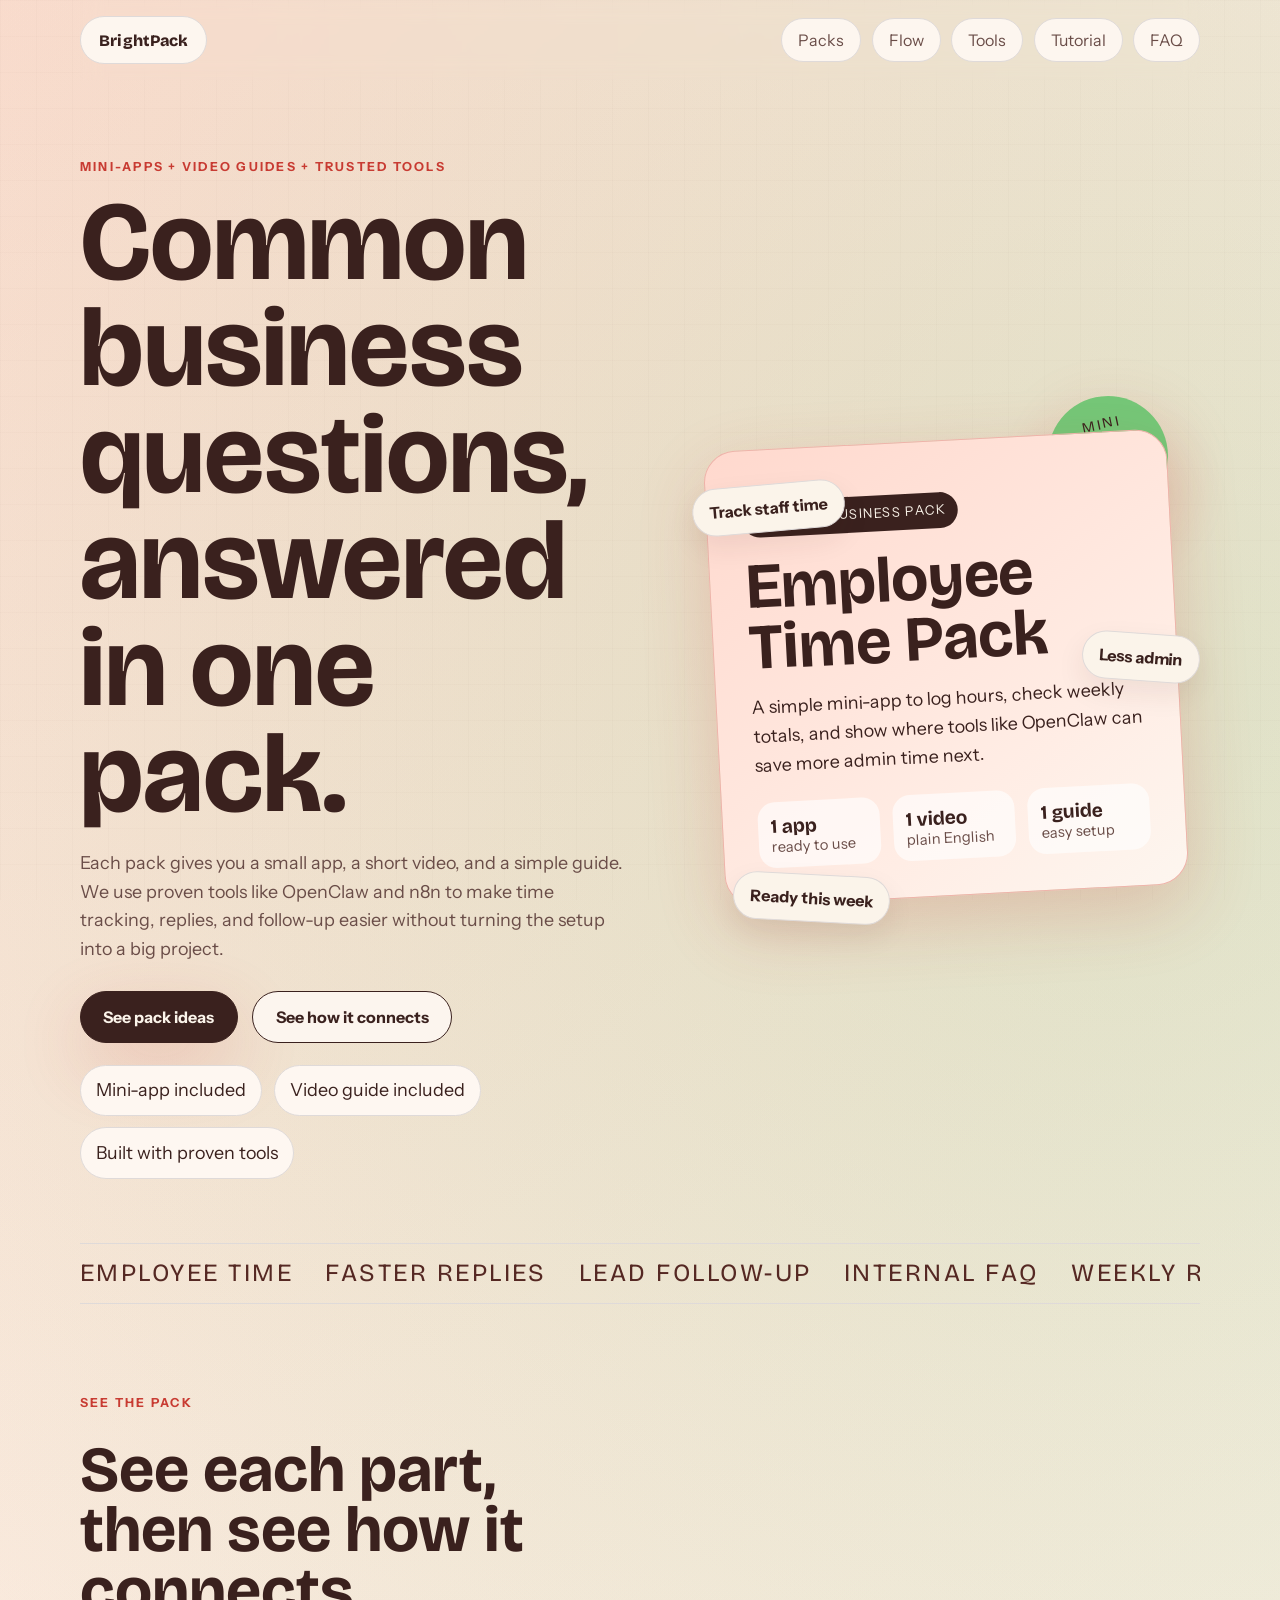
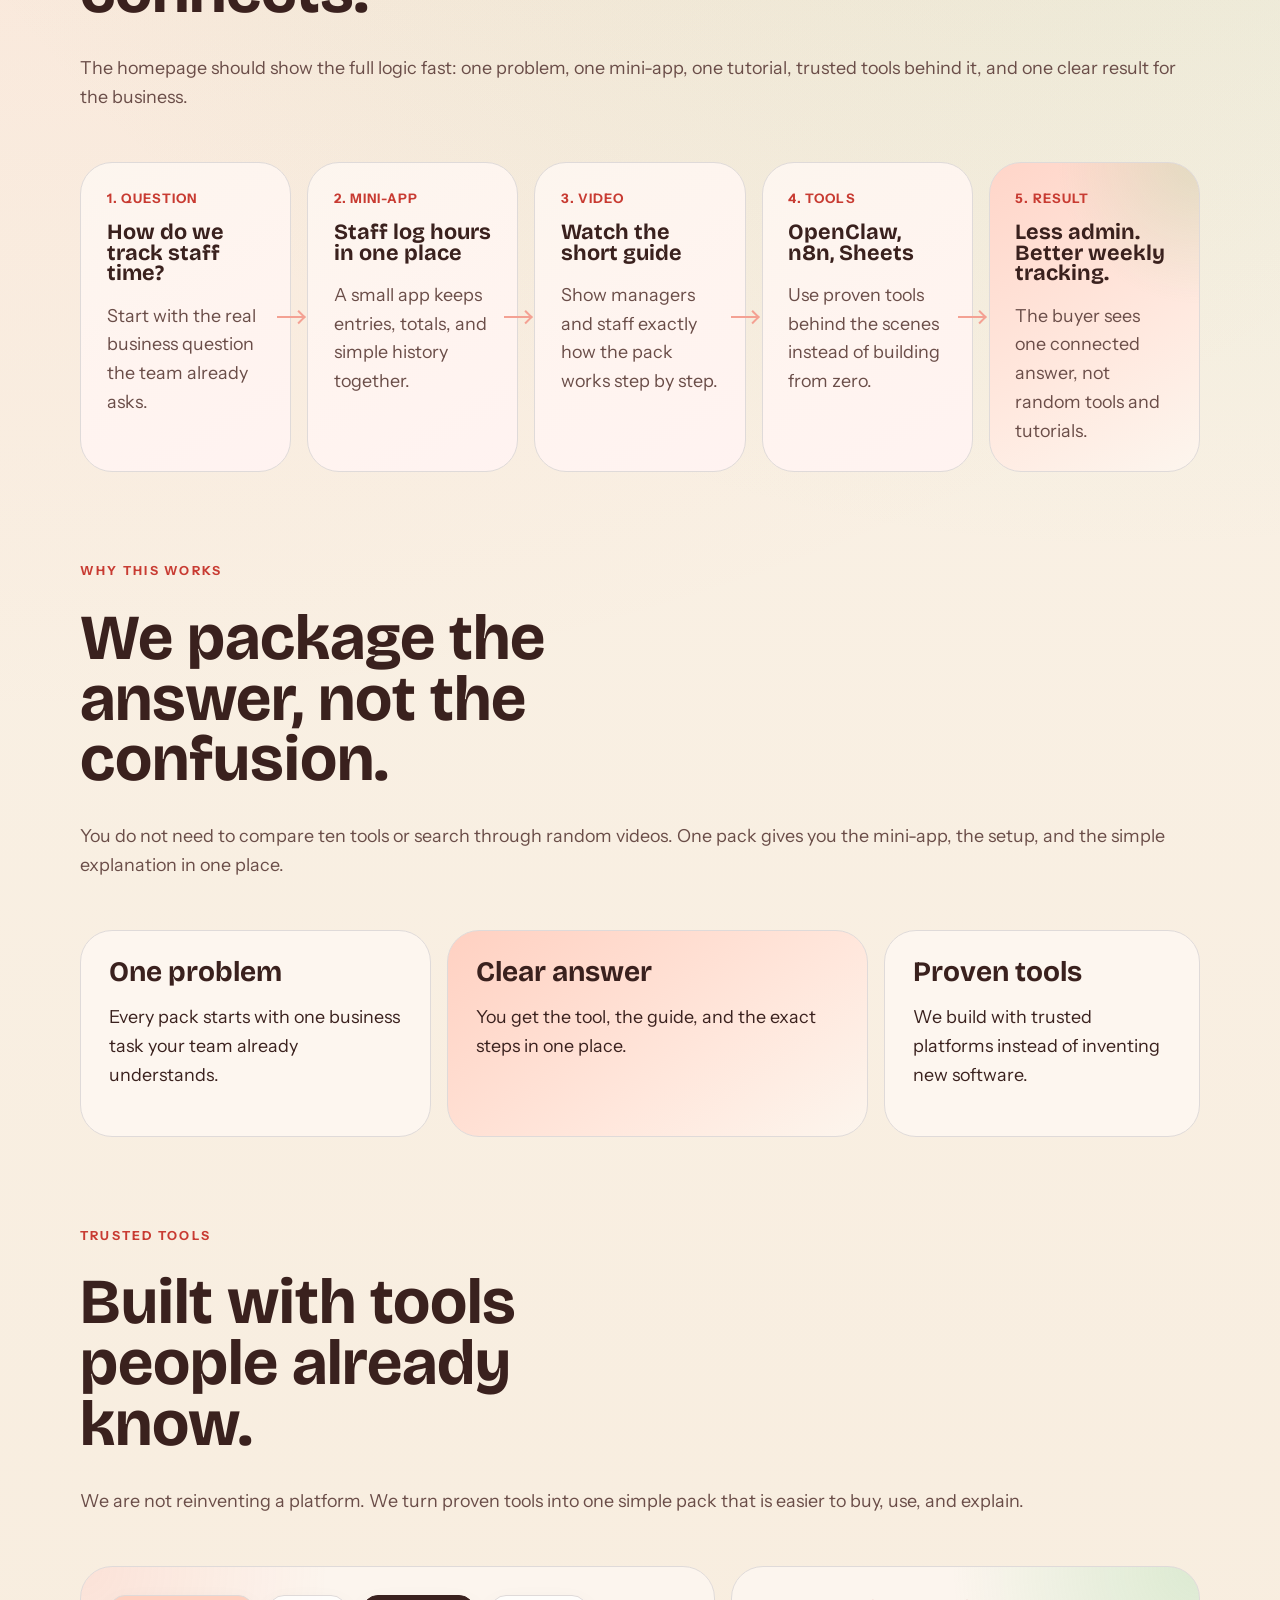
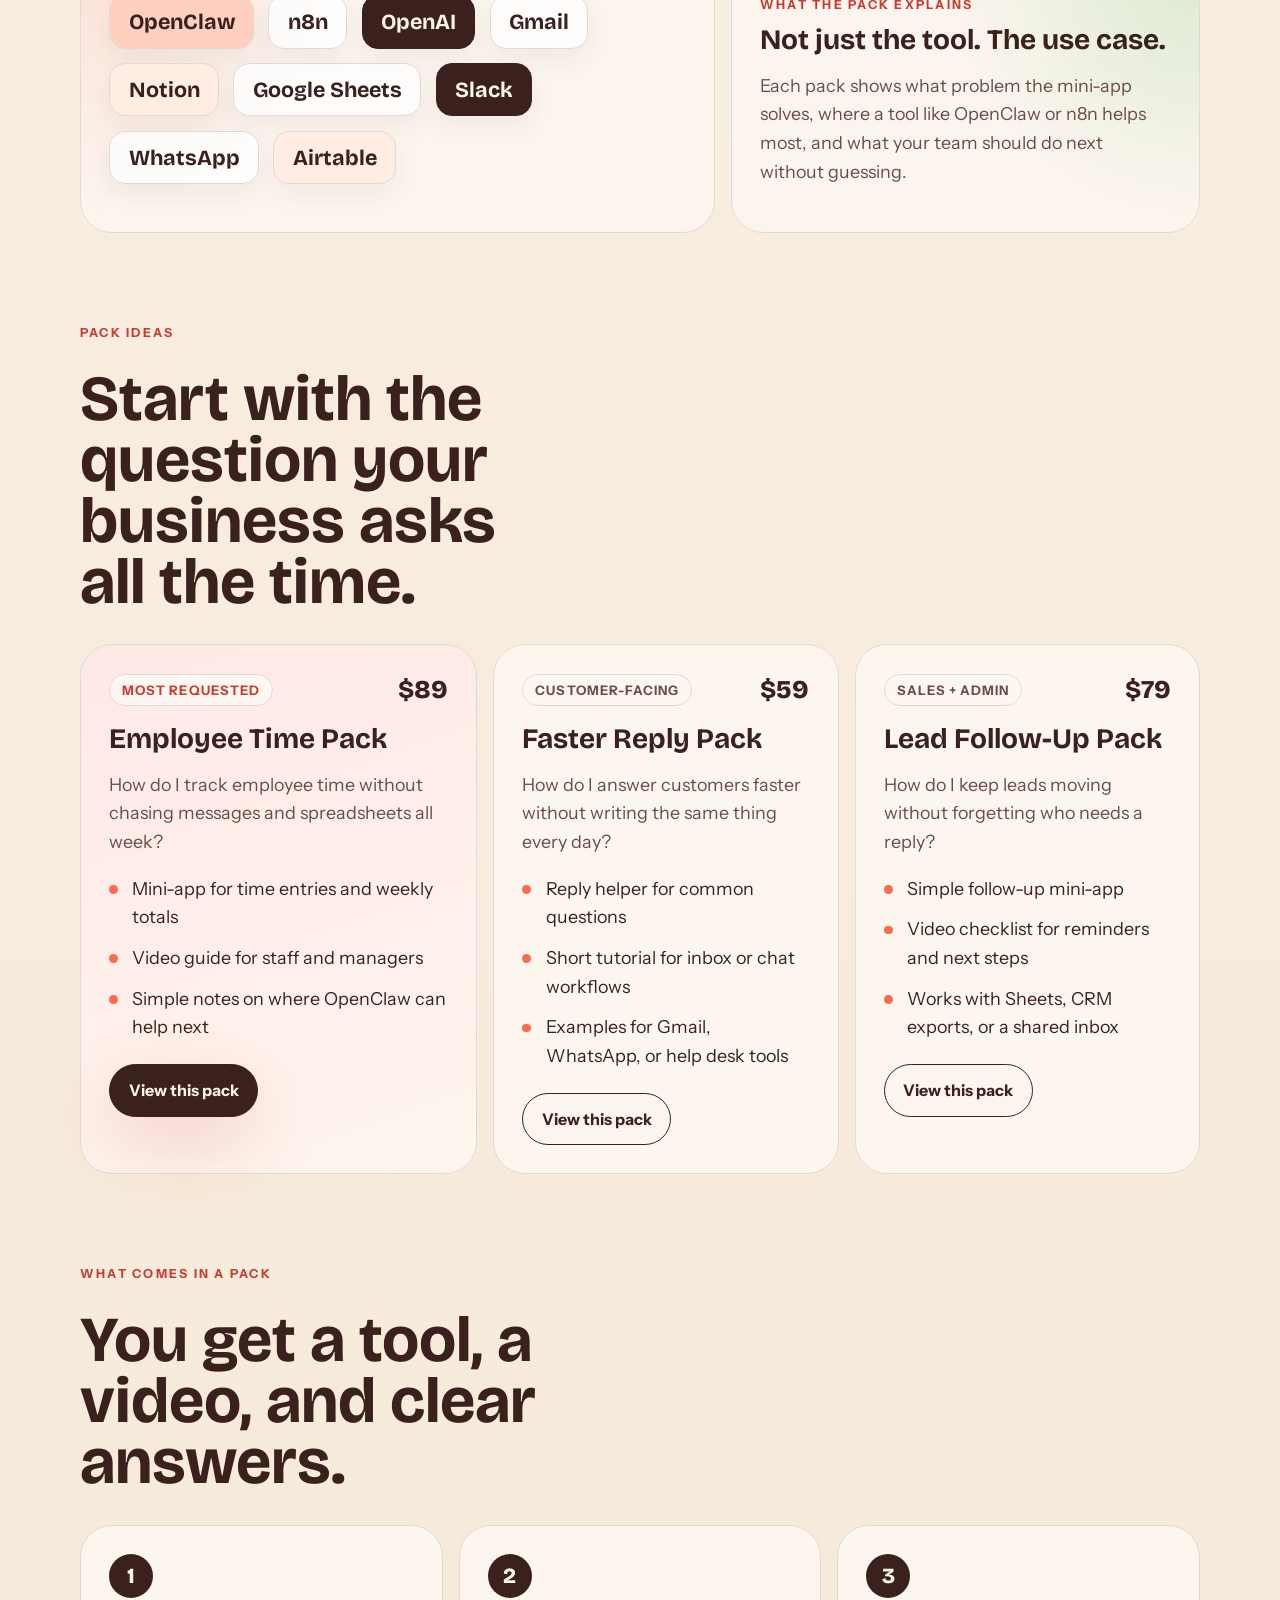
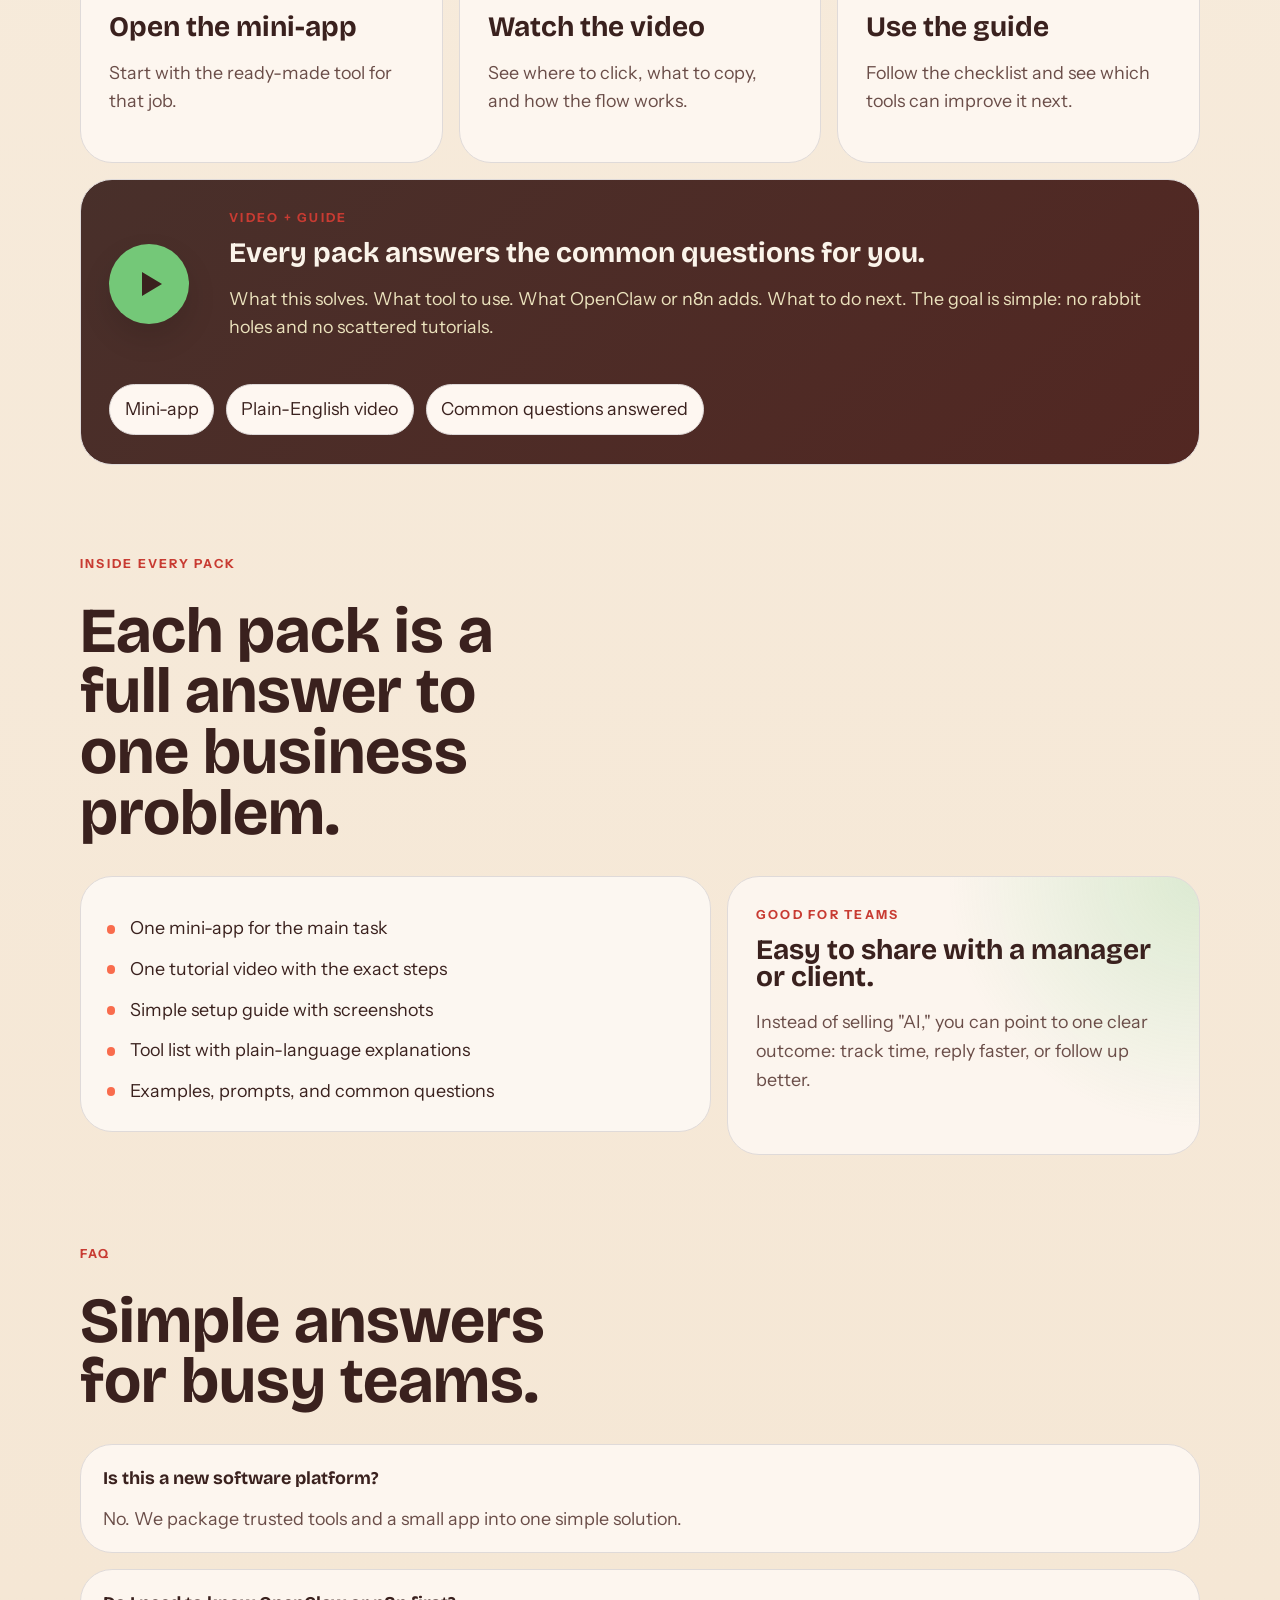
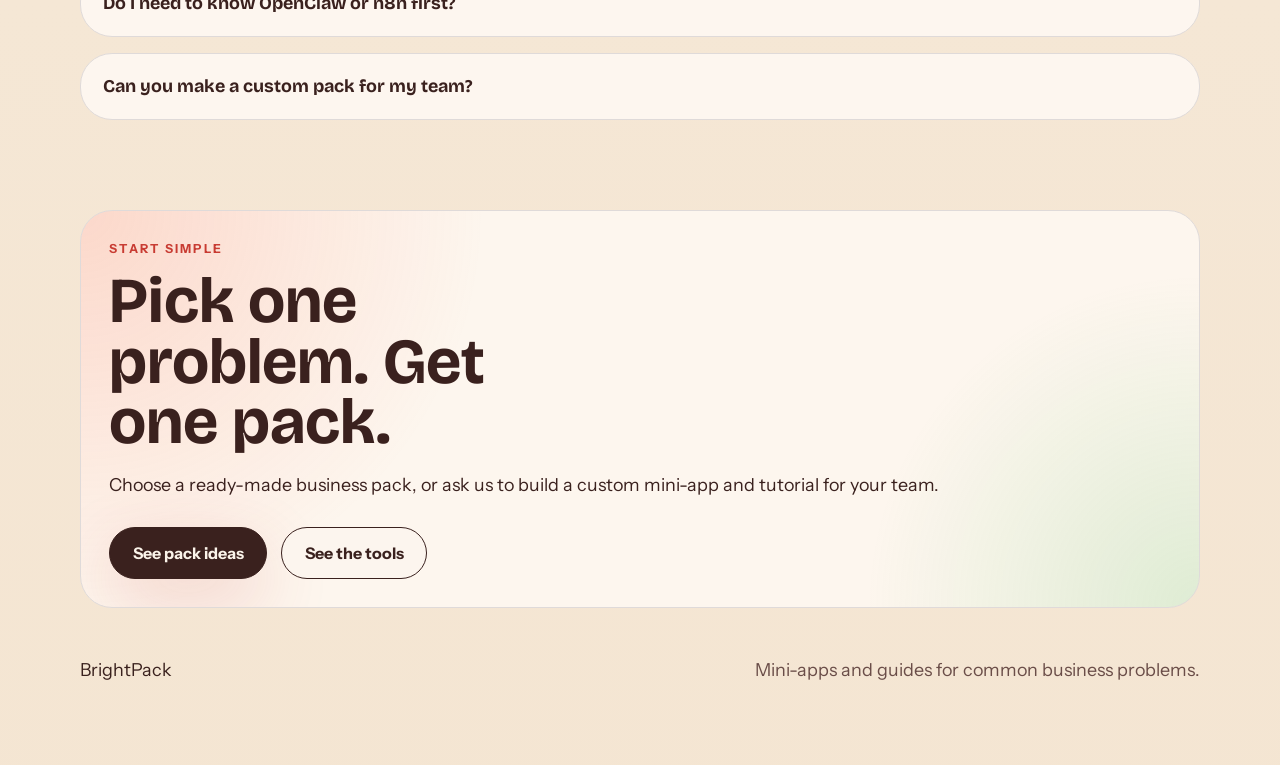
==== index.html @ 55781aea "Add connected pack flow section" ====
<!doctype html>
<html lang="en">
  <head>
    <meta charset="UTF-8" />
    <meta name="viewport" content="width=device-width, initial-scale=1.0" />
    <title>BrightPack | Mini-Apps and Guides for Common Business Problems</title>
    <meta
      name="description"
      content="Problem-based packs with a mini-app, tutorial video, and simple guide. Built with trusted tools like OpenClaw, n8n, OpenAI, Gmail, and Notion."
    />
    <link rel="preconnect" href="https://fonts.googleapis.com" />
    <link rel="preconnect" href="https://fonts.gstatic.com" crossorigin />
    <link
      href="https://fonts.googleapis.com/css2?family=Bricolage+Grotesque:wght@400;500;700;800&family=Instrument+Sans:wght@400;500;600;700&display=swap"
      rel="stylesheet"
    />
    <link rel="icon" href="favicon.svg" type="image/svg+xml" />
    <link rel="stylesheet" href="styles.css" />
  </head>
  <body>
    <div class="page-shell">
      <header class="site-header">
        <a class="brand" href="#top">BrightPack</a>
        <nav class="site-nav" aria-label="Primary">
          <a href="#packs">Packs</a>
          <a href="#flow">Flow</a>
          <a href="#tools">Tools</a>
          <a href="#tutorial">Tutorial</a>
          <a href="#faq">FAQ</a>
        </nav>
      </header>

      <main id="top">
        <section class="hero reveal">
          <div class="hero-copy">
            <p class="eyebrow">mini-apps + video guides + trusted tools</p>
            <h1>Common business questions,<br />answered in one pack.</h1>
            <p class="hero-text">
              Each pack gives you a small app, a short video, and a simple guide.
              We use proven tools like OpenClaw and n8n to make time tracking,
              replies, and follow-up easier without turning the setup into a big
              project.
            </p>

            <div class="hero-actions">
              <a class="button button-primary" href="#packs">See pack ideas</a>
              <a class="button button-secondary" href="#flow">See how it connects</a>
            </div>

            <ul class="hero-points" aria-label="Key benefits">
              <li>Mini-app included</li>
              <li>Video guide included</li>
              <li>Built with proven tools</li>
            </ul>
          </div>

          <div class="hero-stage" aria-hidden="true">
            <div class="price-burst">
              <span>mini</span>
              <strong>apps</strong>
            </div>

            <article class="stage-card stage-card-main">
              <p class="stage-label">common business pack</p>
              <h2>Employee Time Pack</h2>
              <p>
                A simple mini-app to log hours, check weekly totals, and show
                where tools like OpenClaw can save more admin time next.
              </p>
              <div class="stage-meta">
                <div>
                  <strong>1 app</strong>
                  <span>ready to use</span>
                </div>
                <div>
                  <strong>1 video</strong>
                  <span>plain English</span>
                </div>
                <div>
                  <strong>1 guide</strong>
                  <span>easy setup</span>
                </div>
              </div>
            </article>

            <div class="stage-note note-a">Track staff time</div>
            <div class="stage-note note-b">Less admin</div>
            <div class="stage-note note-c">Ready this week</div>
          </div>
        </section>

        <section class="ticker reveal" aria-label="Common pack uses">
          <div class="ticker-track">
            <span>Employee time</span>
            <span>Faster replies</span>
            <span>Lead follow-up</span>
            <span>Internal FAQ</span>
            <span>Weekly reports</span>
            <span>Admin tasks</span>
            <span>Employee time</span>
            <span>Faster replies</span>
            <span>Lead follow-up</span>
            <span>Internal FAQ</span>
            <span>Weekly reports</span>
            <span>Admin tasks</span>
          </div>
        </section>

        <section class="section reveal" id="flow">
          <div class="section-heading">
            <p class="eyebrow">see the pack</p>
            <h2>See each part, then see how it connects.</h2>
            <p>
              The homepage should show the full logic fast: one problem, one
              mini-app, one tutorial, trusted tools behind it, and one clear
              result for the business.
            </p>
          </div>

          <div class="flow-grid" aria-label="How one pack connects together">
            <article class="flow-card">
              <p class="flow-label">1. Question</p>
              <h3>How do we track staff time?</h3>
              <p>Start with the real business question the team already asks.</p>
            </article>

            <article class="flow-card">
              <p class="flow-label">2. Mini-app</p>
              <h3>Staff log hours in one place</h3>
              <p>A small app keeps entries, totals, and simple history together.</p>
            </article>

            <article class="flow-card">
              <p class="flow-label">3. Video</p>
              <h3>Watch the short guide</h3>
              <p>Show managers and staff exactly how the pack works step by step.</p>
            </article>

            <article class="flow-card">
              <p class="flow-label">4. Tools</p>
              <h3>OpenClaw, n8n, Sheets</h3>
              <p>Use proven tools behind the scenes instead of building from zero.</p>
            </article>

            <article class="flow-card flow-card-result">
              <p class="flow-label">5. Result</p>
              <h3>Less admin. Better weekly tracking.</h3>
              <p>The buyer sees one connected answer, not random tools and tutorials.</p>
            </article>
          </div>
        </section>

        <section class="section reveal">
          <div class="section-heading">
            <p class="eyebrow">why this works</p>
            <h2>We package the answer, not the confusion.</h2>
            <p>
              You do not need to compare ten tools or search through random
              videos. One pack gives you the mini-app, the setup, and the simple
              explanation in one place.
            </p>
          </div>

          <div class="benefit-grid">
            <article class="benefit">
              <h3>One problem</h3>
              <p>Every pack starts with one business task your team already understands.</p>
            </article>
            <article class="benefit benefit-accent">
              <h3>Clear answer</h3>
              <p>You get the tool, the guide, and the exact steps in one place.</p>
            </article>
            <article class="benefit">
              <h3>Proven tools</h3>
              <p>We build with trusted platforms instead of inventing new software.</p>
            </article>
          </div>
        </section>

        <section class="section reveal" id="tools">
          <div class="section-heading">
            <p class="eyebrow">trusted tools</p>
            <h2>Built with tools people already know.</h2>
            <p>
              We are not reinventing a platform. We turn proven tools into one
              simple pack that is easier to buy, use, and explain.
            </p>
          </div>

          <div class="tools-layout">
            <div class="tool-wall" aria-label="Trusted tools used in packs">
              <span class="tool-chip accent">OpenClaw</span>
              <span class="tool-chip">n8n</span>
              <span class="tool-chip dark">OpenAI</span>
              <span class="tool-chip">Gmail</span>
              <span class="tool-chip leaf">Notion</span>
              <span class="tool-chip">Google Sheets</span>
              <span class="tool-chip dark">Slack</span>
              <span class="tool-chip">WhatsApp</span>
              <span class="tool-chip leaf">Airtable</span>
            </div>

            <aside class="inside-callout tools-note">
              <p class="eyebrow">what the pack explains</p>
              <h3>Not just the tool. The use case.</h3>
              <p>
                Each pack shows what problem the mini-app solves, where a tool
                like OpenClaw or n8n helps most, and what your team should do
                next without guessing.
              </p>
            </aside>
          </div>
        </section>

        <section class="section reveal" id="packs">
          <div class="section-heading">
            <p class="eyebrow">pack ideas</p>
            <h2>Start with the question your business asks all the time.</h2>
          </div>

          <div class="packs-grid">
            <article class="pack pack-featured">
              <div class="pack-top">
                <span class="pill">most requested</span>
                <span class="price">$89</span>
              </div>
              <h3>Employee Time Pack</h3>
              <p>
                How do I track employee time without chasing messages and
                spreadsheets all week?
              </p>
              <ul>
                <li>Mini-app for time entries and weekly totals</li>
                <li>Video guide for staff and managers</li>
                <li>Simple notes on where OpenClaw can help next</li>
              </ul>
              <a class="button button-primary small" href="#buy">View this pack</a>
            </article>

            <article class="pack">
              <div class="pack-top">
                <span class="pill pill-soft">customer-facing</span>
                <span class="price">$59</span>
              </div>
              <h3>Faster Reply Pack</h3>
              <p>
                How do I answer customers faster without writing the same thing
                every day?
              </p>
              <ul>
                <li>Reply helper for common questions</li>
                <li>Short tutorial for inbox or chat workflows</li>
                <li>Examples for Gmail, WhatsApp, or help desk tools</li>
              </ul>
              <a class="button button-secondary small" href="#buy">View this pack</a>
            </article>

            <article class="pack">
              <div class="pack-top">
                <span class="pill pill-soft">sales + admin</span>
                <span class="price">$79</span>
              </div>
              <h3>Lead Follow-Up Pack</h3>
              <p>
                How do I keep leads moving without forgetting who needs a reply?
              </p>
              <ul>
                <li>Simple follow-up mini-app</li>
                <li>Video checklist for reminders and next steps</li>
                <li>Works with Sheets, CRM exports, or a shared inbox</li>
              </ul>
              <a class="button button-secondary small" href="#buy">View this pack</a>
            </article>
          </div>
        </section>

        <section class="section reveal" id="tutorial">
          <div class="section-heading narrow">
            <p class="eyebrow">what comes in a pack</p>
            <h2>You get a tool, a video, and clear answers.</h2>
          </div>

          <div class="steps-grid">
            <article class="step">
              <span>1</span>
              <h3>Open the mini-app</h3>
              <p>Start with the ready-made tool for that job.</p>
            </article>
            <article class="step">
              <span>2</span>
              <h3>Watch the video</h3>
              <p>See where to click, what to copy, and how the flow works.</p>
            </article>
            <article class="step">
              <span>3</span>
              <h3>Use the guide</h3>
              <p>Follow the checklist and see which tools can improve it next.</p>
            </article>
          </div>

          <div class="tutorial-card">
            <div class="tutorial-screen">
              <button class="play-badge" type="button" aria-label="Play preview">
                <span></span>
              </button>
              <div class="tutorial-copy">
                <p class="eyebrow">video + guide</p>
                <h3>Every pack answers the common questions for you.</h3>
                <p>
                  What this solves. What tool to use. What OpenClaw or n8n adds.
                  What to do next. The goal is simple: no rabbit holes and no
                  scattered tutorials.
                </p>
              </div>
            </div>

            <div class="tutorial-notes">
              <p>Mini-app</p>
              <p>Plain-English video</p>
              <p>Common questions answered</p>
            </div>
          </div>
        </section>

        <section class="section reveal">
          <div class="section-heading">
            <p class="eyebrow">inside every pack</p>
            <h2>Each pack is a full answer to one business problem.</h2>
          </div>

          <div class="inside-layout">
            <ul class="inside-list">
              <li>One mini-app for the main task</li>
              <li>One tutorial video with the exact steps</li>
              <li>Simple setup guide with screenshots</li>
              <li>Tool list with plain-language explanations</li>
              <li>Examples, prompts, and common questions</li>
            </ul>

            <aside class="inside-callout">
              <p class="eyebrow">good for teams</p>
              <h3>Easy to share with a manager or client.</h3>
              <p>
                Instead of selling "AI," you can point to one clear outcome:
                track time, reply faster, or follow up better.
              </p>
            </aside>
          </div>
        </section>

        <section class="section reveal" id="faq">
          <div class="section-heading narrow">
            <p class="eyebrow">faq</p>
            <h2>Simple answers for busy teams.</h2>
          </div>

          <div class="faq-list">
            <details open>
              <summary>Is this a new software platform?</summary>
              <p>No. We package trusted tools and a small app into one simple solution.</p>
            </details>

            <details>
              <summary>Do I need to know OpenClaw or n8n first?</summary>
              <p>No. Each pack explains where those tools help and what is already done for you.</p>
            </details>

            <details>
              <summary>Can you make a custom pack for my team?</summary>
              <p>Yes. If your workflow is specific, we can build a custom mini-app and guide around it.</p>
            </details>
          </div>
        </section>

        <section class="section reveal" id="buy">
          <div class="cta-panel">
            <p class="eyebrow">start simple</p>
            <h2>Pick one problem. Get one pack.</h2>
            <p>
              Choose a ready-made business pack, or ask us to build a custom
              mini-app and tutorial for your team.
            </p>

            <div class="hero-actions">
              <a class="button button-primary" href="#packs">See pack ideas</a>
              <a class="button button-secondary" href="#tools">See the tools</a>
            </div>
          </div>
        </section>
      </main>

      <footer class="site-footer">
        <p>BrightPack</p>
        <p>Mini-apps and guides for common business problems.</p>
      </footer>
    </div>

    <script src="script.js"></script>
  </body>
</html>
---- styles.css ----
:root {
  color-scheme: light;
  --paper: oklch(97% 0.015 78);
  --paper-deep: oklch(93% 0.03 74);
  --ink: oklch(28% 0.04 28);
  --ink-soft: oklch(45% 0.04 30);
  --line: color-mix(in oklch, var(--ink) 15%, white);
  --accent: oklch(70% 0.18 34);
  --accent-deep: oklch(56% 0.18 28);
  --accent-soft: oklch(88% 0.07 40);
  --leaf: oklch(76% 0.14 145);
  --shadow: 0 24px 70px color-mix(in oklch, var(--accent-deep) 20%, transparent);
  --radius-lg: 2rem;
  --radius-md: 1.25rem;
  --radius-sm: 999px;
  --content: min(1120px, calc(100vw - 2rem));
}

*,
*::before,
*::after {
  box-sizing: border-box;
}

html {
  scroll-behavior: smooth;
}

body {
  margin: 0;
  min-width: 320px;
  font-family: "Instrument Sans", sans-serif;
  color: var(--ink);
  background:
    radial-gradient(circle at top left, color-mix(in oklch, var(--accent) 18%, transparent) 0, transparent 32%),
    radial-gradient(circle at 88% 10%, color-mix(in oklch, var(--leaf) 22%, transparent) 0, transparent 22%),
    linear-gradient(180deg, var(--paper) 0%, var(--paper-deep) 100%);
}

body::before {
  content: "";
  position: fixed;
  inset: 0;
  background-image:
    linear-gradient(color-mix(in oklch, var(--ink) 4%, transparent) 1px, transparent 1px),
    linear-gradient(90deg, color-mix(in oklch, var(--ink) 4%, transparent) 1px, transparent 1px);
  background-size: 36px 36px;
  opacity: 0.35;
  pointer-events: none;
}

a {
  color: inherit;
  text-decoration: none;
}

button,
a {
  -webkit-tap-highlight-color: transparent;
}

img {
  max-width: 100%;
  display: block;
}

.page-shell {
  position: relative;
  width: var(--content);
  margin: 0 auto;
  padding-bottom: 4rem;
}

.site-header {
  position: sticky;
  top: 0;
  z-index: 10;
  display: flex;
  align-items: center;
  justify-content: space-between;
  gap: 1rem;
  padding: 1rem 0;
  backdrop-filter: blur(10px);
}

.brand,
.site-nav a {
  border: 1px solid var(--line);
  background: color-mix(in oklch, var(--paper) 80%, white);
}

.brand {
  padding: 0.85rem 1.1rem;
  border-radius: var(--radius-sm);
  font-family: "Bricolage Grotesque", sans-serif;
  font-weight: 800;
  letter-spacing: 0.02em;
}

.site-nav {
  display: flex;
  align-items: center;
  gap: 0.65rem;
  flex-wrap: wrap;
  justify-content: flex-end;
}

.site-nav a {
  padding: 0.7rem 1rem;
  border-radius: var(--radius-sm);
  color: var(--ink-soft);
  transition: transform 180ms ease, border-color 180ms ease, color 180ms ease;
}

.site-nav a:hover,
.site-nav a:focus-visible {
  transform: translateY(-2px);
  border-color: color-mix(in oklch, var(--accent) 42%, var(--line));
  color: var(--ink);
}

.hero {
  display: grid;
  grid-template-columns: 1.05fr 0.95fr;
  gap: clamp(2rem, 4vw, 4rem);
  padding: clamp(2rem, 6vw, 5rem) 0 clamp(2rem, 5vw, 4rem);
  align-items: center;
}

.eyebrow {
  margin: 0 0 0.75rem;
  color: var(--accent-deep);
  text-transform: uppercase;
  letter-spacing: 0.18em;
  font-size: 0.78rem;
  font-weight: 700;
}

h1,
h2,
h3 {
  margin: 0;
  font-family: "Bricolage Grotesque", sans-serif;
  line-height: 0.95;
}

h1 {
  font-size: clamp(3.2rem, 10vw, 7rem);
  max-width: 10ch;
}

h2 {
  font-size: clamp(2.1rem, 5vw, 4rem);
  max-width: 12ch;
}

h3 {
  font-size: clamp(1.4rem, 2.2vw, 2rem);
}

p,
li,
summary {
  font-size: clamp(1rem, 1.4vw, 1.12rem);
  line-height: 1.6;
}

.hero-text,
.section-heading p:last-child,
.pack p,
.step p,
.inside-callout p:last-child,
.faq-list p,
.site-footer p:last-child {
  color: var(--ink-soft);
}

.hero-text {
  max-width: 34rem;
  margin: 1.35rem 0 0;
}

.hero-actions {
  display: flex;
  flex-wrap: wrap;
  gap: 0.9rem;
  margin-top: 1.7rem;
}

.button {
  display: inline-flex;
  align-items: center;
  justify-content: center;
  gap: 0.6rem;
  min-height: 3.25rem;
  padding: 0.95rem 1.4rem;
  border-radius: var(--radius-sm);
  border: 1px solid var(--ink);
  font-weight: 700;
  transition:
    transform 200ms ease,
    box-shadow 200ms ease,
    background-color 200ms ease,
    color 200ms ease;
}

.button:hover,
.button:focus-visible {
  transform: translateY(-2px);
}

.button-primary {
  background: var(--ink);
  color: var(--paper);
  box-shadow: var(--shadow);
}

.button-secondary {
  background: color-mix(in oklch, var(--paper) 85%, white);
  color: var(--ink);
}

.small {
  min-height: 2.95rem;
  padding-inline: 1.15rem;
}

.hero-points {
  display: flex;
  flex-wrap: wrap;
  gap: 0.7rem;
  margin: 1.35rem 0 0;
  padding: 0;
  list-style: none;
}

.hero-points li,
.tutorial-notes p,
.pill {
  border: 1px solid var(--line);
  border-radius: var(--radius-sm);
  background: color-mix(in oklch, var(--paper) 70%, white);
}

.hero-points li {
  padding: 0.65rem 0.95rem;
}

.hero-stage {
  position: relative;
  min-height: 36rem;
  display: flex;
  align-items: center;
  justify-content: center;
}

.price-burst {
  position: absolute;
  top: 1rem;
  right: 2rem;
  width: 7.5rem;
  aspect-ratio: 1;
  border-radius: 50%;
  background: var(--leaf);
  color: var(--ink);
  display: grid;
  place-items: center;
  text-align: center;
  transform: rotate(-12deg);
  box-shadow: var(--shadow);
}

.price-burst span,
.price-burst strong {
  display: block;
  font-family: "Bricolage Grotesque", sans-serif;
  line-height: 0.95;
}

.price-burst span {
  font-size: 0.9rem;
  text-transform: uppercase;
  letter-spacing: 0.12em;
}

.price-burst strong {
  font-size: 1.6rem;
}

.stage-card {
  position: relative;
  width: min(100%, 29rem);
  padding: clamp(1.5rem, 4vw, 2.2rem);
  border-radius: var(--radius-lg);
  border: 1px solid color-mix(in oklch, var(--accent) 38%, var(--line));
  background:
    linear-gradient(145deg, color-mix(in oklch, var(--accent-soft) 70%, white), color-mix(in oklch, var(--paper) 78%, white));
  box-shadow: var(--shadow);
  transform: rotate(-3deg);
}

.stage-label {
  display: inline-flex;
  margin-bottom: 1.2rem;
  padding: 0.45rem 0.7rem;
  border-radius: var(--radius-sm);
  background: var(--ink);
  color: var(--paper);
  font-size: 0.82rem;
  text-transform: uppercase;
  letter-spacing: 0.1em;
}

.stage-card p {
  margin-top: 1rem;
}

.stage-meta {
  display: grid;
  grid-template-columns: repeat(3, minmax(0, 1fr));
  gap: 0.8rem;
  margin-top: 1.4rem;
}

.stage-meta div {
  padding: 0.8rem;
  border-radius: 1.1rem;
  background: color-mix(in oklch, white 64%, transparent);
}

.stage-meta strong,
.stage-meta span {
  display: block;
}

.stage-meta strong {
  font-family: "Bricolage Grotesque", sans-serif;
  font-size: 1.2rem;
}

.stage-meta span {
  color: var(--ink-soft);
  font-size: 0.92rem;
}

.stage-note {
  position: absolute;
  padding: 0.8rem 1rem;
  border-radius: var(--radius-sm);
  background: var(--paper);
  border: 1px solid var(--line);
  font-weight: 700;
  box-shadow: 0 12px 28px color-mix(in oklch, var(--ink) 8%, transparent);
}

.note-a {
  left: 0;
  top: 18%;
  transform: rotate(-5deg);
  animation: float-a 8s ease-in-out infinite;
}

.note-b {
  right: 0;
  top: 44%;
  transform: rotate(4deg);
  animation: float-b 9s ease-in-out infinite;
}

.note-c {
  left: 8%;
  bottom: 6%;
  transform: rotate(3deg);
  animation: float-c 7s ease-in-out infinite;
}

.ticker {
  overflow: hidden;
  padding: 0.9rem 0;
  border-block: 1px solid var(--line);
}

.ticker-track {
  display: flex;
  gap: 2rem;
  width: max-content;
  animation: ticker 26s linear infinite;
}

.ticker-track span {
  font-family: "Bricolage Grotesque", sans-serif;
  font-size: clamp(1.2rem, 2vw, 1.55rem);
  text-transform: uppercase;
  letter-spacing: 0.1em;
  color: color-mix(in oklch, var(--ink) 80%, var(--accent-deep));
}

.section {
  padding: clamp(3.2rem, 7vw, 6rem) 0 0;
}

.section-heading {
  display: grid;
  gap: 0.9rem;
}

.section-heading.narrow {
  max-width: 36rem;
}

.benefit-grid,
.flow-grid,
.tools-layout,
.packs-grid,
.steps-grid,
.inside-layout {
  margin-top: 2rem;
}

.flow-grid {
  display: grid;
  grid-template-columns: repeat(5, minmax(0, 1fr));
  gap: 1rem;
}

.flow-card {
  position: relative;
  min-height: 100%;
  padding: clamp(1.25rem, 2vw, 1.8rem);
  border: 1px solid var(--line);
  border-radius: var(--radius-lg);
  background:
    linear-gradient(150deg, color-mix(in oklch, var(--paper) 82%, white), color-mix(in oklch, white 78%, var(--accent-soft)));
}

.flow-card::after {
  content: "";
  position: absolute;
  top: 50%;
  right: -0.85rem;
  width: 1.7rem;
  height: 2px;
  background: color-mix(in oklch, var(--accent) 55%, var(--line));
  transform: translateY(-50%);
}

.flow-card::before {
  content: "";
  position: absolute;
  top: calc(50% - 0.32rem);
  right: -0.82rem;
  width: 0.6rem;
  height: 0.6rem;
  border-top: 2px solid color-mix(in oklch, var(--accent) 55%, var(--line));
  border-right: 2px solid color-mix(in oklch, var(--accent) 55%, var(--line));
  transform: rotate(45deg);
}

.flow-card:last-child::after,
.flow-card:last-child::before {
  display: none;
}

.flow-card-result {
  background:
    radial-gradient(circle at top right, color-mix(in oklch, var(--leaf) 20%, transparent), transparent 38%),
    linear-gradient(150deg, color-mix(in oklch, var(--accent-soft) 76%, white), color-mix(in oklch, var(--paper) 84%, white));
}

.flow-label {
  margin: 0 0 0.8rem;
  color: var(--accent-deep);
  font-size: 0.82rem;
  font-weight: 800;
  letter-spacing: 0.08em;
  text-transform: uppercase;
}

.flow-card h3 {
  font-size: clamp(1.2rem, 1.7vw, 1.6rem);
}

.flow-card p:last-child {
  margin-bottom: 0;
  color: var(--ink-soft);
}

.benefit-grid {
  display: grid;
  grid-template-columns: 1fr 1.2fr 0.9fr;
  gap: 1rem;
}

.benefit,
.pack,
.step,
.inside-callout,
.tutorial-card,
.faq-list details,
.cta-panel {
  border: 1px solid var(--line);
  border-radius: var(--radius-lg);
  background: color-mix(in oklch, var(--paper) 80%, white);
}

.benefit,
.pack,
.step,
.inside-callout,
.tutorial-card,
.cta-panel {
  padding: clamp(1.35rem, 2.2vw, 2rem);
}

.benefit-accent {
  background:
    linear-gradient(145deg, color-mix(in oklch, var(--accent-soft) 85%, white), color-mix(in oklch, var(--paper) 86%, white));
}

.tools-layout {
  display: grid;
  grid-template-columns: 1.15fr 0.85fr;
  gap: 1rem;
}

.tool-wall {
  display: flex;
  flex-wrap: wrap;
  align-content: flex-start;
  gap: 0.9rem;
  padding: clamp(1.35rem, 2.2vw, 2rem);
  border: 1px solid var(--line);
  border-radius: var(--radius-lg);
  background:
    radial-gradient(circle at top left, color-mix(in oklch, var(--accent) 14%, transparent), transparent 36%),
    color-mix(in oklch, var(--paper) 84%, white);
}

.tool-chip {
  display: inline-flex;
  align-items: center;
  justify-content: center;
  min-height: 3.3rem;
  padding: 0.8rem 1.15rem;
  border: 1px solid var(--line);
  border-radius: 1rem;
  background: color-mix(in oklch, white 78%, transparent);
  font-family: "Bricolage Grotesque", sans-serif;
  font-size: clamp(1rem, 1.8vw, 1.35rem);
  font-weight: 700;
  box-shadow: 0 10px 24px color-mix(in oklch, var(--ink) 6%, transparent);
}

.tool-chip.accent {
  background: color-mix(in oklch, var(--accent-soft) 88%, white);
}

.tool-chip.leaf {
  background: color-mix(in oklch, var(--leaf) 18%, white);
}

.tool-chip.dark {
  background: var(--ink);
  border-color: var(--ink);
  color: var(--paper);
}

.tools-note {
  background:
    radial-gradient(circle at top right, color-mix(in oklch, var(--accent) 20%, transparent), transparent 40%),
    color-mix(in oklch, var(--paper) 84%, white);
}

.packs-grid {
  display: grid;
  grid-template-columns: 1.15fr 1fr 1fr;
  gap: 1rem;
  align-items: stretch;
}

.pack-featured {
  background:
    linear-gradient(160deg, color-mix(in oklch, var(--accent) 16%, white), color-mix(in oklch, var(--paper) 82%, white));
}

.pack-top {
  display: flex;
  align-items: center;
  justify-content: space-between;
  gap: 1rem;
  margin-bottom: 1.25rem;
}

.pill {
  display: inline-flex;
  padding: 0.45rem 0.75rem;
  color: var(--accent-deep);
  font-size: 0.82rem;
  font-weight: 700;
  text-transform: uppercase;
  letter-spacing: 0.08em;
}

.pill-soft {
  color: var(--ink-soft);
}

.price {
  font-family: "Bricolage Grotesque", sans-serif;
  font-size: 1.6rem;
  font-weight: 800;
}

.pack ul,
.inside-list {
  margin: 1rem 0 1.4rem;
  padding: 0;
  list-style: none;
}

.pack li,
.inside-list li {
  position: relative;
  padding-left: 1.45rem;
  margin-top: 0.75rem;
}

.pack li::before,
.inside-list li::before {
  content: "";
  position: absolute;
  left: 0;
  top: 0.65rem;
  width: 0.55rem;
  height: 0.55rem;
  border-radius: 50%;
  background: var(--accent);
}

.steps-grid {
  display: grid;
  grid-template-columns: repeat(3, minmax(0, 1fr));
  gap: 1rem;
}

.step span {
  display: inline-grid;
  place-items: center;
  width: 2.75rem;
  aspect-ratio: 1;
  border-radius: 50%;
  margin-bottom: 1rem;
  font-family: "Bricolage Grotesque", sans-serif;
  font-size: 1.35rem;
  font-weight: 800;
  background: var(--ink);
  color: var(--paper);
}

.tutorial-card {
  margin-top: 1rem;
  overflow: hidden;
  background:
    linear-gradient(135deg, color-mix(in oklch, var(--ink) 92%, var(--paper)), color-mix(in oklch, var(--ink) 82%, var(--accent-deep)));
  color: var(--paper);
}

.tutorial-screen {
  display: grid;
  grid-template-columns: 6.25rem 1fr;
  gap: 1.25rem;
  align-items: center;
}

.play-badge {
  display: inline-grid;
  place-items: center;
  width: 5rem;
  aspect-ratio: 1;
  border: 0;
  border-radius: 50%;
  background: var(--leaf);
  box-shadow: 0 14px 30px color-mix(in oklch, black 12%, transparent);
}

.play-badge span {
  width: 0;
  height: 0;
  margin-left: 0.3rem;
  border-top: 0.8rem solid transparent;
  border-bottom: 0.8rem solid transparent;
  border-left: 1.25rem solid var(--ink);
}

.tutorial-copy p:last-child {
  color: color-mix(in oklch, var(--paper) 72%, var(--leaf));
}

.tutorial-notes {
  display: flex;
  flex-wrap: wrap;
  gap: 0.75rem;
  margin-top: 1.5rem;
}

.tutorial-notes p {
  margin: 0;
  padding: 0.65rem 0.9rem;
  color: var(--ink);
}

.inside-layout {
  display: grid;
  grid-template-columns: 1.2fr 0.9fr;
  gap: 1rem;
}

.inside-list {
  margin-top: 0;
  padding: clamp(1.35rem, 2vw, 2rem);
  border-radius: var(--radius-lg);
  background: color-mix(in oklch, white 65%, transparent);
  border: 1px solid var(--line);
}

.inside-callout {
  background:
    radial-gradient(circle at top right, color-mix(in oklch, var(--leaf) 24%, transparent), transparent 46%),
    color-mix(in oklch, var(--paper) 84%, white);
}

.faq-list {
  display: grid;
  gap: 1rem;
  margin-top: 2rem;
}

.faq-list details {
  padding: 1.15rem 1.35rem;
}

.faq-list summary {
  cursor: pointer;
  font-family: "Bricolage Grotesque", sans-serif;
  font-weight: 700;
  list-style: none;
}

.faq-list summary::-webkit-details-marker {
  display: none;
}

.faq-list p {
  margin: 0.8rem 0 0;
}

.cta-panel {
  position: relative;
  overflow: hidden;
  background:
    radial-gradient(circle at top left, color-mix(in oklch, var(--accent) 22%, transparent), transparent 34%),
    radial-gradient(circle at bottom right, color-mix(in oklch, var(--leaf) 22%, transparent), transparent 28%),
    color-mix(in oklch, var(--paper) 82%, white);
}

.site-footer {
  display: flex;
  justify-content: space-between;
  gap: 1rem;
  padding: 3rem 0 1rem;
}

.site-footer p {
  margin: 0;
}

.reveal {
  opacity: 0;
  transform: translateY(28px);
  transition:
    opacity 650ms cubic-bezier(0.19, 1, 0.22, 1),
    transform 650ms cubic-bezier(0.19, 1, 0.22, 1);
}

.reveal.is-visible {
  opacity: 1;
  transform: translateY(0);
}

a:focus-visible,
button:focus-visible,
summary:focus-visible {
  outline: 3px solid color-mix(in oklch, var(--accent) 75%, white);
  outline-offset: 4px;
}

@keyframes ticker {
  from {
    transform: translateX(0);
  }
  to {
    transform: translateX(-50%);
  }
}

@keyframes float-a {
  0%,
  100% {
    transform: translateY(0) rotate(-5deg);
  }
  50% {
    transform: translateY(-12px) rotate(-2deg);
  }
}

@keyframes float-b {
  0%,
  100% {
    transform: translateY(0) rotate(4deg);
  }
  50% {
    transform: translateY(10px) rotate(2deg);
  }
}

@keyframes float-c {
  0%,
  100% {
    transform: translateY(0) rotate(3deg);
  }
  50% {
    transform: translateY(-8px) rotate(6deg);
  }
}

@media (max-width: 920px) {
  .hero,
  .benefit-grid,
  .flow-grid,
  .tools-layout,
  .packs-grid,
  .steps-grid,
  .inside-layout,
  .tutorial-screen {
    grid-template-columns: 1fr;
  }

  .flow-card::after {
    top: auto;
    bottom: -0.85rem;
    left: 50%;
    right: auto;
    width: 2px;
    height: 1.7rem;
    transform: translateX(-50%);
  }

  .flow-card::before {
    top: auto;
    bottom: -0.78rem;
    left: calc(50% - 0.32rem);
    right: auto;
    transform: rotate(135deg);
  }

  .hero-stage {
    min-height: auto;
    padding-block: 2rem 1rem;
  }

  .stage-card {
    transform: rotate(0);
  }

  .price-burst {
    top: 0;
    right: 0;
  }

  .note-b {
    right: 1rem;
  }

  .site-footer {
    flex-direction: column;
  }
}

@media (max-width: 680px) {
  .page-shell {
    width: min(100vw - 1.1rem, 100%);
  }

  .site-header {
    align-items: flex-start;
    flex-direction: column;
  }

  h1 {
    max-width: 9ch;
  }

  .hero-stage {
    padding-top: 5rem;
  }

  .stage-meta {
    grid-template-columns: 1fr;
  }

  .note-a,
  .note-b,
  .note-c {
    position: static;
    width: fit-content;
    margin-top: 0.8rem;
    animation: none;
  }

  .tutorial-screen {
    gap: 0.85rem;
  }
}

@media (prefers-reduced-motion: reduce) {
  html {
    scroll-behavior: auto;
  }

  *,
  *::before,
  *::after {
    animation: none !important;
    transition-duration: 0ms !important;
    transition-delay: 0ms !important;
  }

  .reveal {
    opacity: 1;
    transform: none;
  }
}
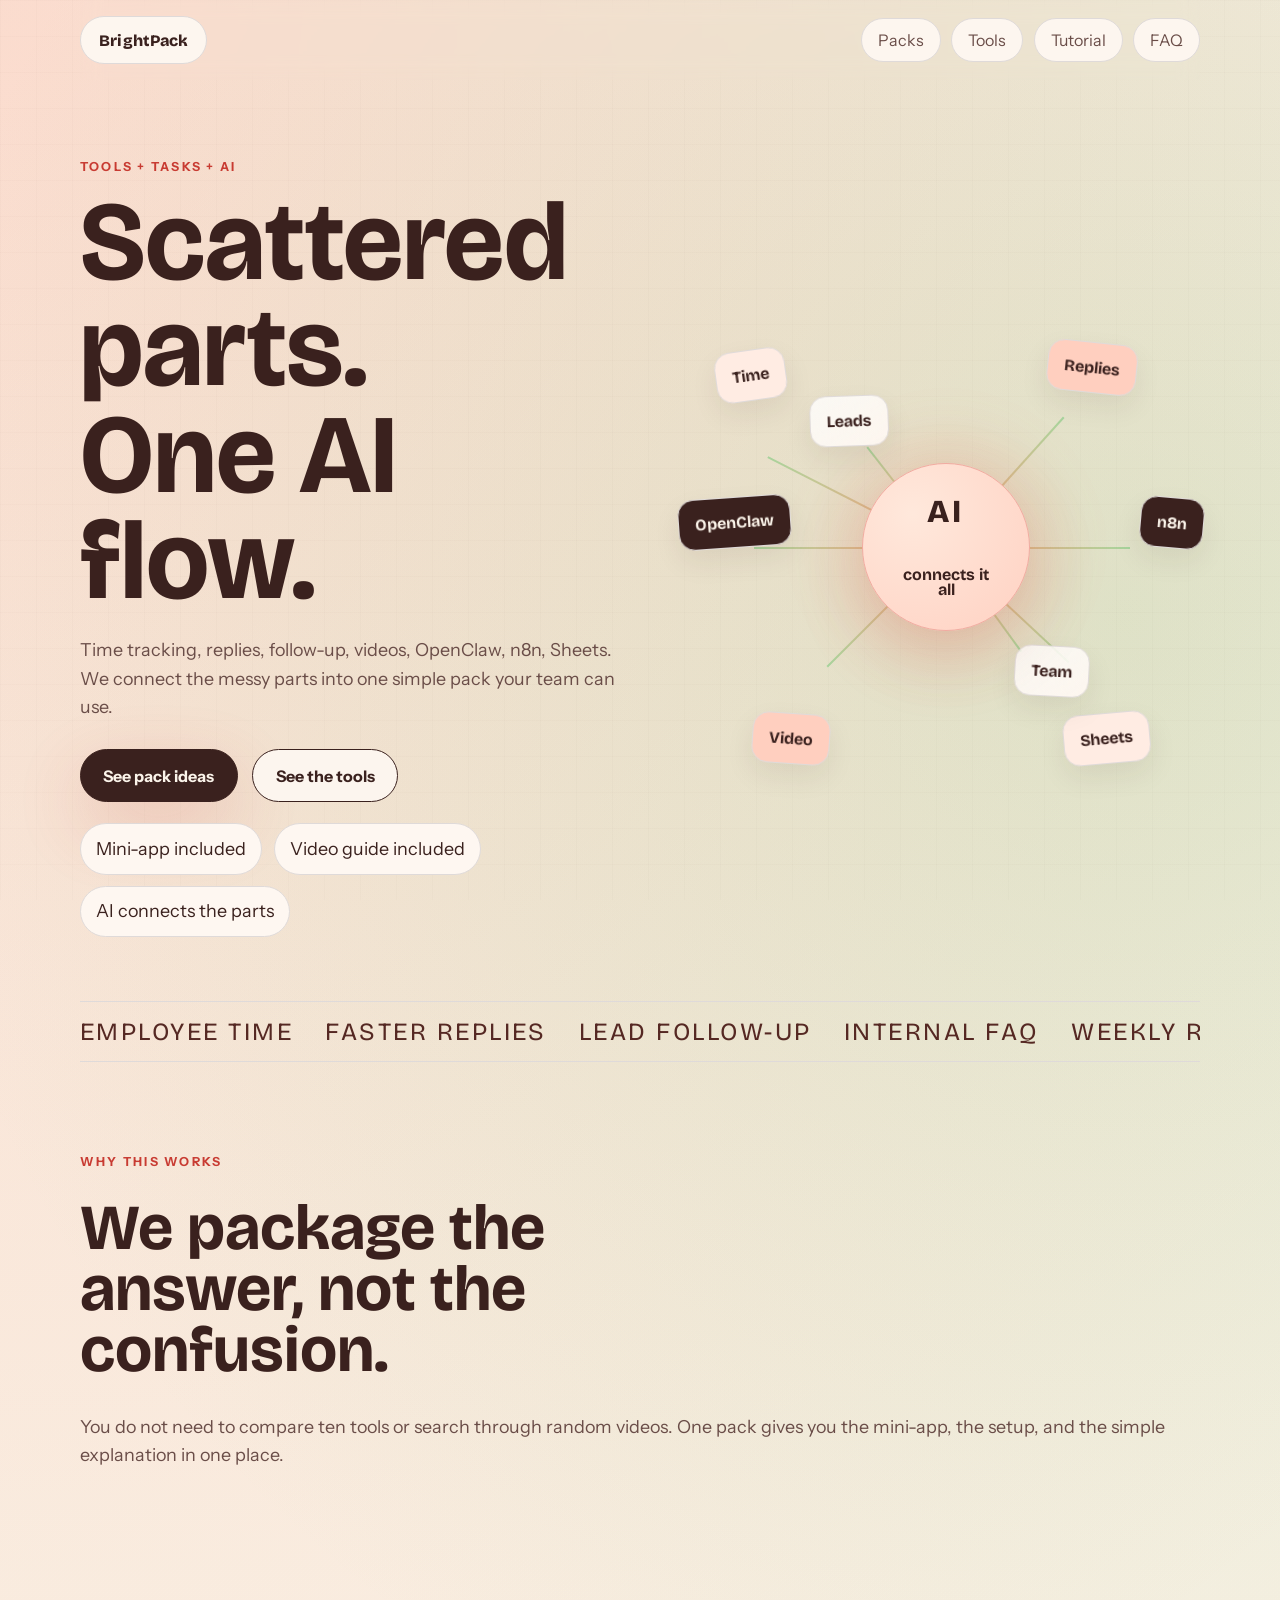
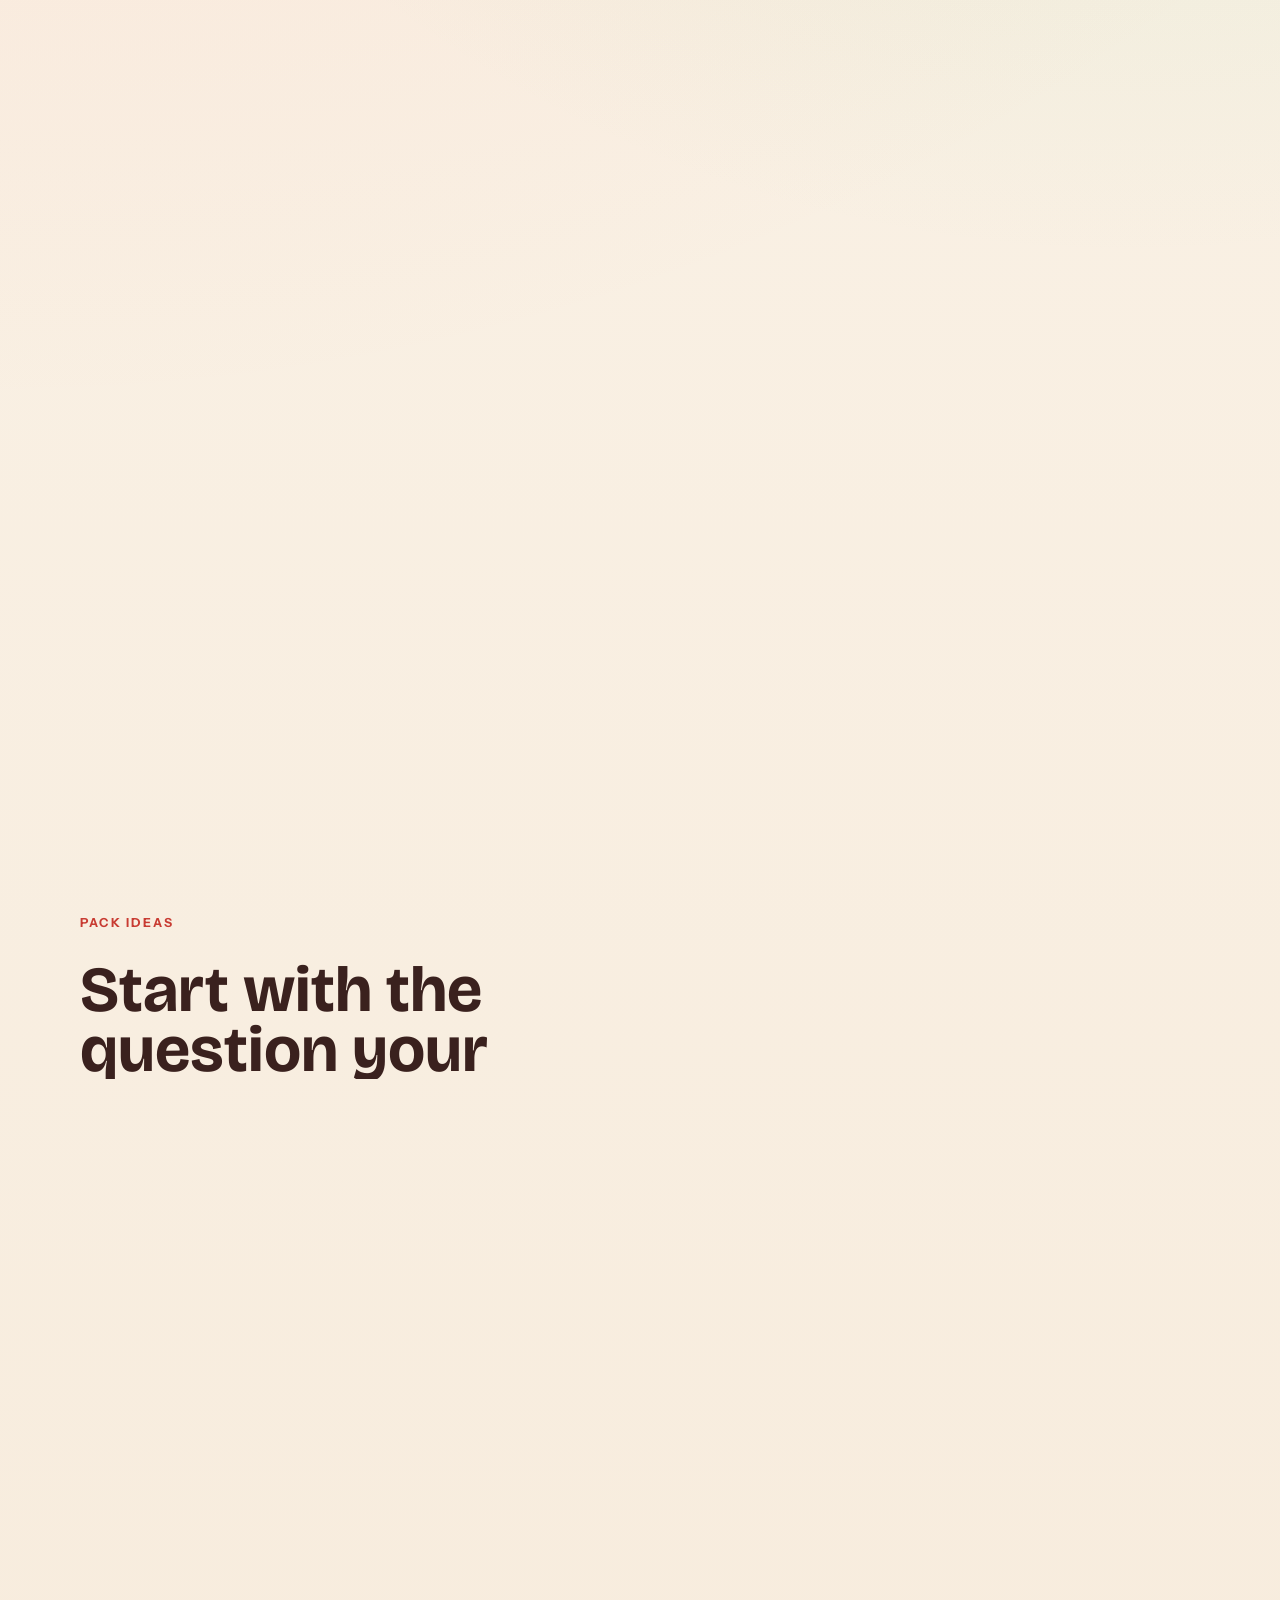
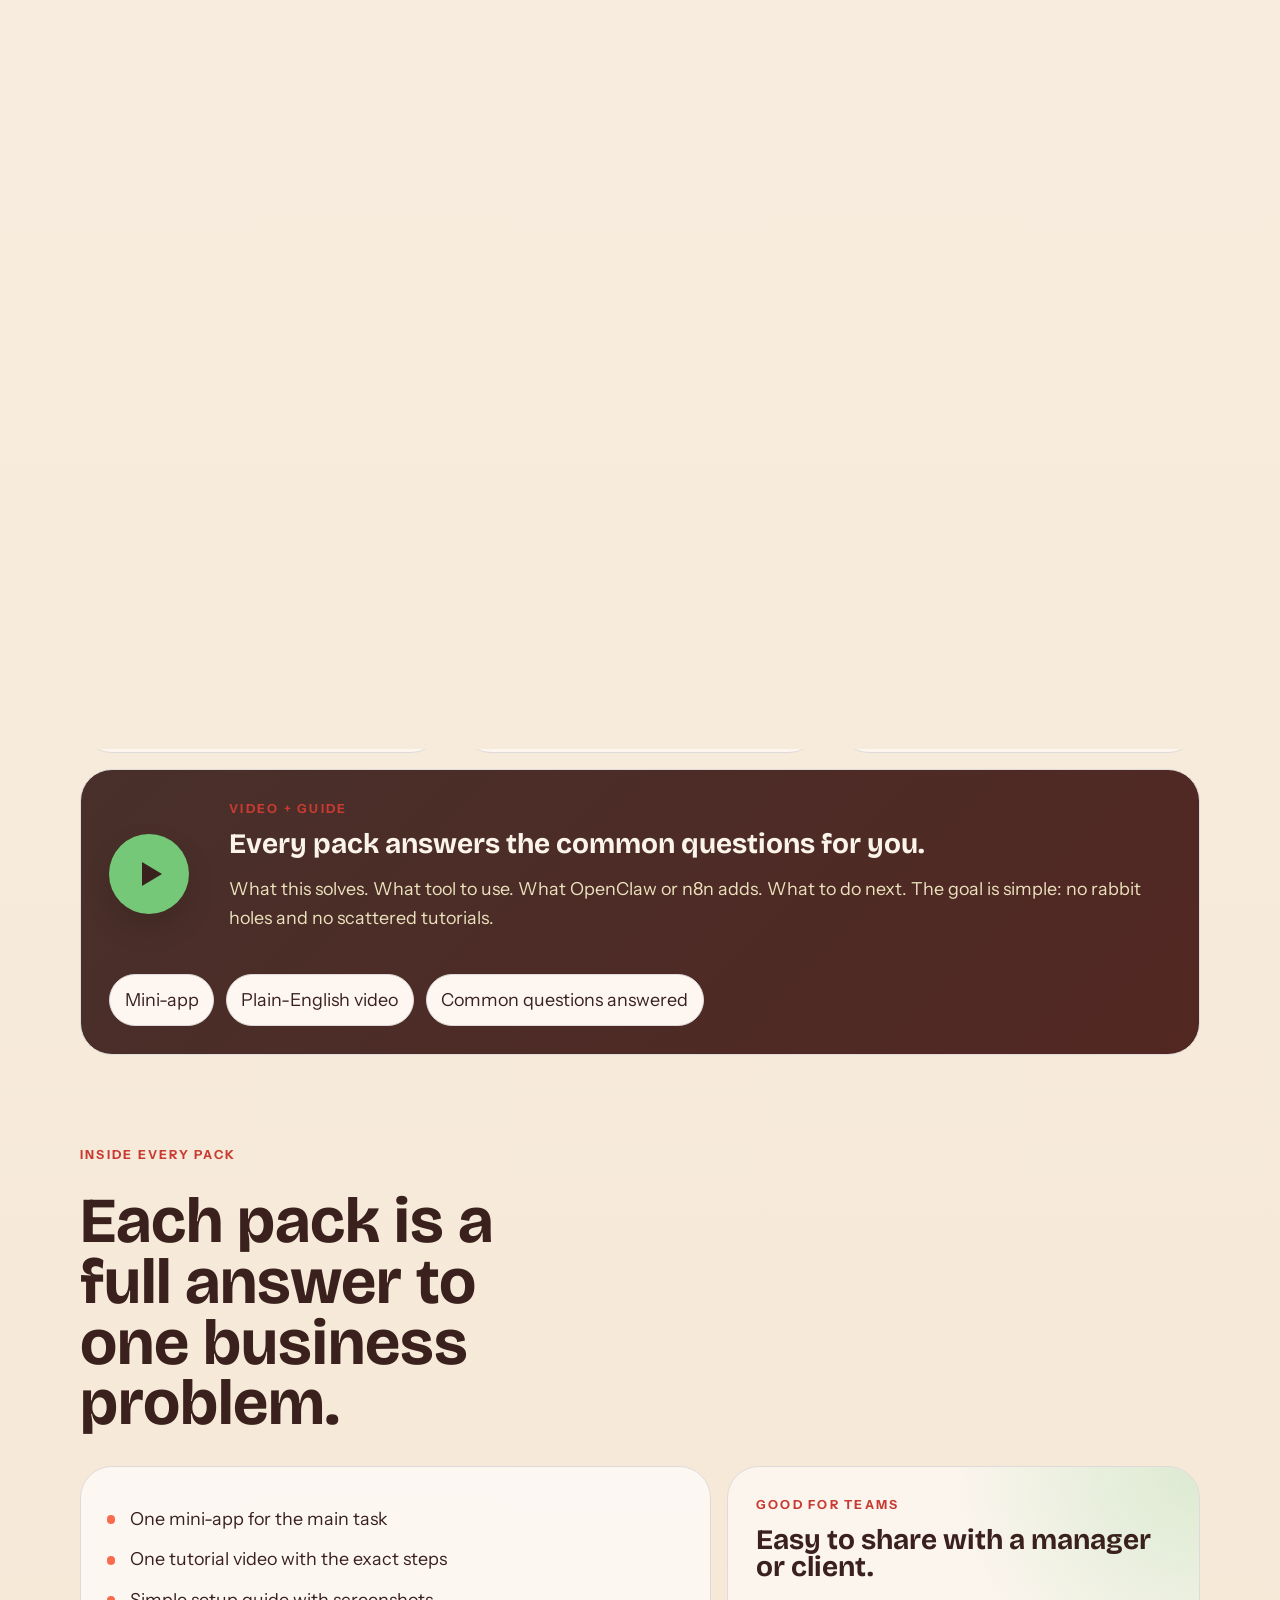
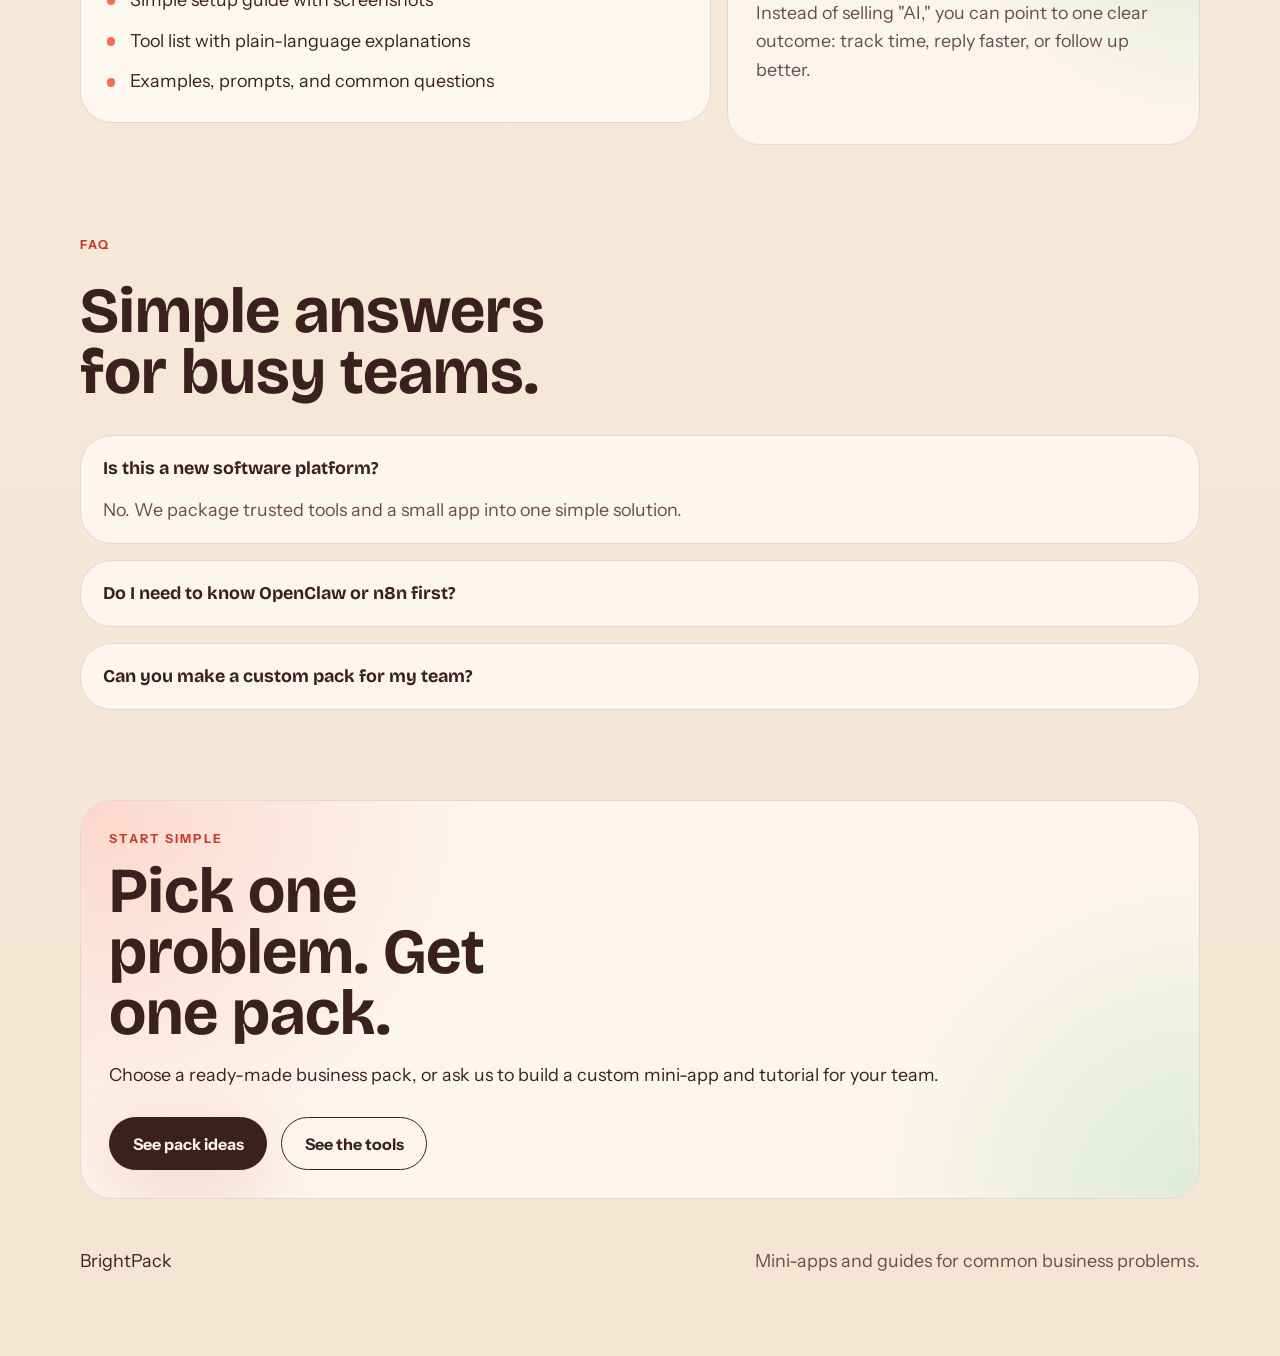
==== commit 966a13cd: "Simplify hero with AI node network" ====
--- a/index.html
+++ b/index.html
@@ -23,7 +23,6 @@
         <a class="brand" href="#top">BrightPack</a>
         <nav class="site-nav" aria-label="Primary">
           <a href="#packs">Packs</a>
-          <a href="#flow">Flow</a>
           <a href="#tools">Tools</a>
           <a href="#tutorial">Tutorial</a>
           <a href="#faq">FAQ</a>
@@ -33,59 +32,51 @@
       <main id="top">
         <section class="hero reveal">
           <div class="hero-copy">
-            <p class="eyebrow">mini-apps + video guides + trusted tools</p>
-            <h1>Common business questions,<br />answered in one pack.</h1>
+            <p class="eyebrow">tools + tasks + ai</p>
+            <h1>Scattered parts.<br />One AI flow.</h1>
             <p class="hero-text">
-              Each pack gives you a small app, a short video, and a simple guide.
-              We use proven tools like OpenClaw and n8n to make time tracking,
-              replies, and follow-up easier without turning the setup into a big
-              project.
+              Time tracking, replies, follow-up, videos, OpenClaw, n8n, Sheets.
+              We connect the messy parts into one simple pack your team can use.
             </p>
 
             <div class="hero-actions">
               <a class="button button-primary" href="#packs">See pack ideas</a>
-              <a class="button button-secondary" href="#flow">See how it connects</a>
+              <a class="button button-secondary" href="#tools">See the tools</a>
             </div>
 
             <ul class="hero-points" aria-label="Key benefits">
               <li>Mini-app included</li>
               <li>Video guide included</li>
-              <li>Built with proven tools</li>
+              <li>AI connects the parts</li>
             </ul>
           </div>
 
           <div class="hero-stage" aria-hidden="true">
-            <div class="price-burst">
-              <span>mini</span>
-              <strong>apps</strong>
-            </div>
-
-            <article class="stage-card stage-card-main">
-              <p class="stage-label">common business pack</p>
-              <h2>Employee Time Pack</h2>
-              <p>
-                A simple mini-app to log hours, check weekly totals, and show
-                where tools like OpenClaw can save more admin time next.
-              </p>
-              <div class="stage-meta">
-                <div>
-                  <strong>1 app</strong>
-                  <span>ready to use</span>
-                </div>
-                <div>
-                  <strong>1 video</strong>
-                  <span>plain English</span>
-                </div>
-                <div>
-                  <strong>1 guide</strong>
-                  <span>easy setup</span>
-                </div>
-              </div>
-            </article>
-
-            <div class="stage-note note-a">Track staff time</div>
-            <div class="stage-note note-b">Less admin</div>
-            <div class="stage-note note-c">Ready this week</div>
+            <div class="node-scene">
+              <div class="scene-glow"></div>
+              <div class="node-link link-1"></div>
+              <div class="node-link link-2"></div>
+              <div class="node-link link-3"></div>
+              <div class="node-link link-4"></div>
+              <div class="node-link link-5"></div>
+              <div class="node-link link-6"></div>
+              <div class="node-link link-7"></div>
+              <div class="node-link link-8"></div>
+
+              <div class="node-chip node-1">Time</div>
+              <div class="node-chip node-2">Replies</div>
+              <div class="node-chip node-3">OpenClaw</div>
+              <div class="node-chip node-4">n8n</div>
+              <div class="node-chip node-5">Video</div>
+              <div class="node-chip node-6">Sheets</div>
+              <div class="node-chip node-7">Leads</div>
+              <div class="node-chip node-8">Team</div>
+
+              <div class="ai-core">
+                <span>AI</span>
+                <strong>connects it all</strong>
+              </div>
+            </div>
           </div>
         </section>
 
@@ -106,50 +97,6 @@
           </div>
         </section>
 
-        <section class="section reveal" id="flow">
-          <div class="section-heading">
-            <p class="eyebrow">see the pack</p>
-            <h2>See each part, then see how it connects.</h2>
-            <p>
-              The homepage should show the full logic fast: one problem, one
-              mini-app, one tutorial, trusted tools behind it, and one clear
-              result for the business.
-            </p>
-          </div>
-
-          <div class="flow-grid" aria-label="How one pack connects together">
-            <article class="flow-card">
-              <p class="flow-label">1. Question</p>
-              <h3>How do we track staff time?</h3>
-              <p>Start with the real business question the team already asks.</p>
-            </article>
-
-            <article class="flow-card">
-              <p class="flow-label">2. Mini-app</p>
-              <h3>Staff log hours in one place</h3>
-              <p>A small app keeps entries, totals, and simple history together.</p>
-            </article>
-
-            <article class="flow-card">
-              <p class="flow-label">3. Video</p>
-              <h3>Watch the short guide</h3>
-              <p>Show managers and staff exactly how the pack works step by step.</p>
-            </article>
-
-            <article class="flow-card">
-              <p class="flow-label">4. Tools</p>
-              <h3>OpenClaw, n8n, Sheets</h3>
-              <p>Use proven tools behind the scenes instead of building from zero.</p>
-            </article>
-
-            <article class="flow-card flow-card-result">
-              <p class="flow-label">5. Result</p>
-              <h3>Less admin. Better weekly tracking.</h3>
-              <p>The buyer sees one connected answer, not random tools and tutorials.</p>
-            </article>
-          </div>
-        </section>
-
         <section class="section reveal">
           <div class="section-heading">
             <p class="eyebrow">why this works</p>
--- a/styles.css
+++ b/styles.css
@@ -254,124 +254,226 @@
   justify-content: center;
 }
 
-.price-burst {
+.node-scene {
   position: absolute;
-  top: 1rem;
-  right: 2rem;
-  width: 7.5rem;
+  inset: 0;
+  margin: auto;
+  width: min(100%, 34rem);
   aspect-ratio: 1;
+}
+
+.scene-glow {
+  position: absolute;
+  inset: 18%;
   border-radius: 50%;
-  background: var(--leaf);
-  color: var(--ink);
+  background:
+    radial-gradient(circle, color-mix(in oklch, var(--accent) 22%, transparent), transparent 62%);
+  filter: blur(18px);
+}
+
+.ai-core {
+  position: absolute;
+  left: 50%;
+  top: 50%;
+  z-index: 3;
   display: grid;
   place-items: center;
+  width: 10.5rem;
+  aspect-ratio: 1;
+  padding: 1rem;
+  border-radius: 50%;
+  border: 1px solid color-mix(in oklch, var(--accent) 45%, var(--line));
+  background:
+    radial-gradient(circle at 30% 30%, color-mix(in oklch, var(--leaf) 22%, white), color-mix(in oklch, var(--accent-soft) 84%, white));
+  box-shadow: var(--shadow);
   text-align: center;
-  transform: rotate(-12deg);
-  box-shadow: var(--shadow);
-}
-
-.price-burst span,
-.price-burst strong {
+  transform: translate(-50%, -50%) scale(0.86);
+  opacity: 0;
+  animation:
+    core-enter 650ms cubic-bezier(0.19, 1, 0.22, 1) 200ms forwards,
+    core-pulse 7s ease-in-out 1200ms infinite;
+}
+
+.ai-core span,
+.ai-core strong {
   display: block;
   font-family: "Bricolage Grotesque", sans-serif;
   line-height: 0.95;
 }
 
-.price-burst span {
-  font-size: 0.9rem;
+.ai-core span {
+  font-size: 2rem;
+  font-weight: 800;
   text-transform: uppercase;
   letter-spacing: 0.12em;
 }
 
-.price-burst strong {
-  font-size: 1.6rem;
-}
-
-.stage-card {
-  position: relative;
-  width: min(100%, 29rem);
-  padding: clamp(1.5rem, 4vw, 2.2rem);
-  border-radius: var(--radius-lg);
-  border: 1px solid color-mix(in oklch, var(--accent) 38%, var(--line));
-  background:
-    linear-gradient(145deg, color-mix(in oklch, var(--accent-soft) 70%, white), color-mix(in oklch, var(--paper) 78%, white));
-  box-shadow: var(--shadow);
-  transform: rotate(-3deg);
-}
-
-.stage-label {
+.ai-core strong {
+  margin-top: 0.45rem;
+  font-size: 1rem;
+  max-width: 8ch;
+}
+
+.node-chip {
+  position: absolute;
+  z-index: 2;
   display: inline-flex;
-  margin-bottom: 1.2rem;
-  padding: 0.45rem 0.7rem;
-  border-radius: var(--radius-sm);
+  align-items: center;
+  justify-content: center;
+  min-height: 3.2rem;
+  padding: 0.75rem 1rem;
+  border: 1px solid var(--line);
+  border-radius: 1rem;
+  background:
+    linear-gradient(145deg, color-mix(in oklch, white 78%, transparent), color-mix(in oklch, var(--paper) 82%, white));
+  box-shadow: 0 12px 28px color-mix(in oklch, var(--ink) 8%, transparent);
+  font-family: "Bricolage Grotesque", sans-serif;
+  font-size: 1rem;
+  font-weight: 700;
+  opacity: 0;
+  animation: node-enter 700ms cubic-bezier(0.19, 1, 0.22, 1) forwards;
+}
+
+.node-1 {
+  top: 8%;
+  left: 4%;
+  transform: rotate(-8deg) translateY(16px);
+  animation-delay: 100ms;
+}
+
+.node-2 {
+  top: 6%;
+  right: 12%;
+  transform: rotate(6deg) translateY(18px);
+  animation-delay: 180ms;
+}
+
+.node-3 {
+  left: 0;
+  top: 40%;
+  transform: rotate(-4deg) translateX(-14px);
+  animation-delay: 260ms;
+}
+
+.node-4 {
+  right: 2%;
+  top: 40%;
+  transform: rotate(5deg) translateX(14px);
+  animation-delay: 340ms;
+}
+
+.node-5 {
+  left: 12%;
+  bottom: 10%;
+  transform: rotate(4deg) translateY(14px);
+  animation-delay: 420ms;
+}
+
+.node-6 {
+  right: 10%;
+  bottom: 10%;
+  transform: rotate(-5deg) translateY(14px);
+  animation-delay: 500ms;
+}
+
+.node-7 {
+  left: 26%;
+  top: 22%;
+  transform: rotate(-2deg) translate(-14px, -10px);
+  animation-delay: 580ms;
+}
+
+.node-8 {
+  right: 24%;
+  bottom: 23%;
+  transform: rotate(3deg) translate(12px, 12px);
+  animation-delay: 660ms;
+}
+
+.node-link {
+  position: absolute;
+  left: 50%;
+  top: 50%;
+  z-index: 1;
+  height: 2px;
+  background:
+    linear-gradient(90deg, color-mix(in oklch, var(--accent) 58%, transparent), color-mix(in oklch, var(--leaf) 56%, transparent));
+  opacity: 0;
+  transform-origin: left center;
+  animation: link-enter 650ms ease forwards;
+}
+
+.link-1 {
+  width: 12.5rem;
+  transform: translate(0, 0) rotate(-153deg);
+  animation-delay: 750ms;
+}
+
+.link-2 {
+  width: 11rem;
+  transform: translate(0, 0) rotate(-48deg);
+  animation-delay: 830ms;
+}
+
+.link-3 {
+  width: 12rem;
+  transform: translate(0, 0) rotate(180deg);
+  animation-delay: 910ms;
+}
+
+.link-4 {
+  width: 11.5rem;
+  transform: translate(0, 0) rotate(0deg);
+  animation-delay: 990ms;
+}
+
+.link-5 {
+  width: 10.5rem;
+  transform: translate(0, 0) rotate(135deg);
+  animation-delay: 1070ms;
+}
+
+.link-6 {
+  width: 10.5rem;
+  transform: translate(0, 0) rotate(43deg);
+  animation-delay: 1150ms;
+}
+
+.link-7 {
+  width: 8rem;
+  transform: translate(0, 0) rotate(-128deg);
+  animation-delay: 1230ms;
+}
+
+.link-8 {
+  width: 8rem;
+  transform: translate(0, 0) rotate(54deg);
+  animation-delay: 1310ms;
+}
+
+.node-3,
+.node-4 {
   background: var(--ink);
   color: var(--paper);
-  font-size: 0.82rem;
-  text-transform: uppercase;
-  letter-spacing: 0.1em;
-}
-
-.stage-card p {
-  margin-top: 1rem;
-}
-
-.stage-meta {
-  display: grid;
-  grid-template-columns: repeat(3, minmax(0, 1fr));
-  gap: 0.8rem;
-  margin-top: 1.4rem;
-}
-
-.stage-meta div {
-  padding: 0.8rem;
-  border-radius: 1.1rem;
-  background: color-mix(in oklch, white 64%, transparent);
-}
-
-.stage-meta strong,
-.stage-meta span {
-  display: block;
-}
-
-.stage-meta strong {
-  font-family: "Bricolage Grotesque", sans-serif;
-  font-size: 1.2rem;
-}
-
-.stage-meta span {
-  color: var(--ink-soft);
-  font-size: 0.92rem;
-}
-
-.stage-note {
-  position: absolute;
-  padding: 0.8rem 1rem;
-  border-radius: var(--radius-sm);
-  background: var(--paper);
-  border: 1px solid var(--line);
-  font-weight: 700;
-  box-shadow: 0 12px 28px color-mix(in oklch, var(--ink) 8%, transparent);
-}
-
-.note-a {
-  left: 0;
-  top: 18%;
-  transform: rotate(-5deg);
-  animation: float-a 8s ease-in-out infinite;
-}
-
-.note-b {
-  right: 0;
-  top: 44%;
-  transform: rotate(4deg);
-  animation: float-b 9s ease-in-out infinite;
-}
-
-.note-c {
-  left: 8%;
-  bottom: 6%;
-  transform: rotate(3deg);
-  animation: float-c 7s ease-in-out infinite;
+}
+
+.node-1,
+.node-6 {
+  background: color-mix(in oklch, var(--leaf) 18%, white);
+}
+
+.node-2,
+.node-5 {
+  background: color-mix(in oklch, var(--accent-soft) 88%, white);
+}
+
+.flow-grid,
+.flow-label,
+.flow-card,
+.flow-card::after,
+.flow-card::before,
+.flow-card-result {
+  display: none;
 }
 
 .ticker {
@@ -803,40 +905,48 @@
   }
 }
 
-@keyframes float-a {
+@keyframes core-pulse {
   0%,
   100% {
-    transform: translateY(0) rotate(-5deg);
+    box-shadow: var(--shadow);
   }
   50% {
-    transform: translateY(-12px) rotate(-2deg);
-  }
-}
-
-@keyframes float-b {
-  0%,
-  100% {
-    transform: translateY(0) rotate(4deg);
-  }
-  50% {
-    transform: translateY(10px) rotate(2deg);
-  }
-}
-
-@keyframes float-c {
-  0%,
-  100% {
-    transform: translateY(0) rotate(3deg);
-  }
-  50% {
-    transform: translateY(-8px) rotate(6deg);
+    box-shadow: 0 30px 90px color-mix(in oklch, var(--accent-deep) 24%, transparent);
+  }
+}
+
+@keyframes node-enter {
+  from {
+    opacity: 0;
+  }
+  to {
+    opacity: 1;
+  }
+}
+
+@keyframes core-enter {
+  from {
+    opacity: 0;
+    transform: translate(-50%, -50%) scale(0.86);
+  }
+  to {
+    opacity: 1;
+    transform: translate(-50%, -50%) scale(1);
+  }
+}
+
+@keyframes link-enter {
+  from {
+    opacity: 0;
+  }
+  to {
+    opacity: 1;
   }
 }
 
 @media (max-width: 920px) {
   .hero,
   .benefit-grid,
-  .flow-grid,
   .tools-layout,
   .packs-grid,
   .steps-grid,
@@ -845,40 +955,9 @@
     grid-template-columns: 1fr;
   }
 
-  .flow-card::after {
-    top: auto;
-    bottom: -0.85rem;
-    left: 50%;
-    right: auto;
-    width: 2px;
-    height: 1.7rem;
-    transform: translateX(-50%);
-  }
-
-  .flow-card::before {
-    top: auto;
-    bottom: -0.78rem;
-    left: calc(50% - 0.32rem);
-    right: auto;
-    transform: rotate(135deg);
-  }
-
   .hero-stage {
     min-height: auto;
-    padding-block: 2rem 1rem;
-  }
-
-  .stage-card {
-    transform: rotate(0);
-  }
-
-  .price-burst {
-    top: 0;
-    right: 0;
-  }
-
-  .note-b {
-    right: 1rem;
+    padding-block: 1rem 0;
   }
 
   .site-footer {
@@ -901,20 +980,86 @@
   }
 
   .hero-stage {
-    padding-top: 5rem;
-  }
-
-  .stage-meta {
-    grid-template-columns: 1fr;
-  }
-
-  .note-a,
-  .note-b,
-  .note-c {
-    position: static;
-    width: fit-content;
-    margin-top: 0.8rem;
-    animation: none;
+    padding-top: 1rem;
+  }
+
+  .node-scene {
+    width: min(100%, 22rem);
+    aspect-ratio: auto;
+    height: 27rem;
+  }
+
+  .ai-core {
+    width: 8.75rem;
+  }
+
+  .node-chip {
+    min-height: 2.8rem;
+    padding: 0.6rem 0.8rem;
+    font-size: 0.92rem;
+  }
+
+  .node-1 {
+    top: 2%;
+    left: 2%;
+  }
+
+  .node-2 {
+    top: 4%;
+    right: 6%;
+  }
+
+  .node-3 {
+    left: 0;
+    top: 34%;
+  }
+
+  .node-4 {
+    right: 0;
+    top: 34%;
+  }
+
+  .node-5 {
+    left: 4%;
+    bottom: 6%;
+  }
+
+  .node-6 {
+    right: 2%;
+    bottom: 6%;
+  }
+
+  .node-7 {
+    left: 22%;
+    top: 18%;
+  }
+
+  .node-8 {
+    right: 20%;
+    bottom: 18%;
+  }
+
+  .link-1 {
+    width: 9rem;
+  }
+
+  .link-2 {
+    width: 8.25rem;
+  }
+
+  .link-3,
+  .link-4 {
+    width: 8.6rem;
+  }
+
+  .link-5,
+  .link-6 {
+    width: 7.8rem;
+  }
+
+  .link-7,
+  .link-8 {
+    width: 5.75rem;
   }
 
   .tutorial-screen {
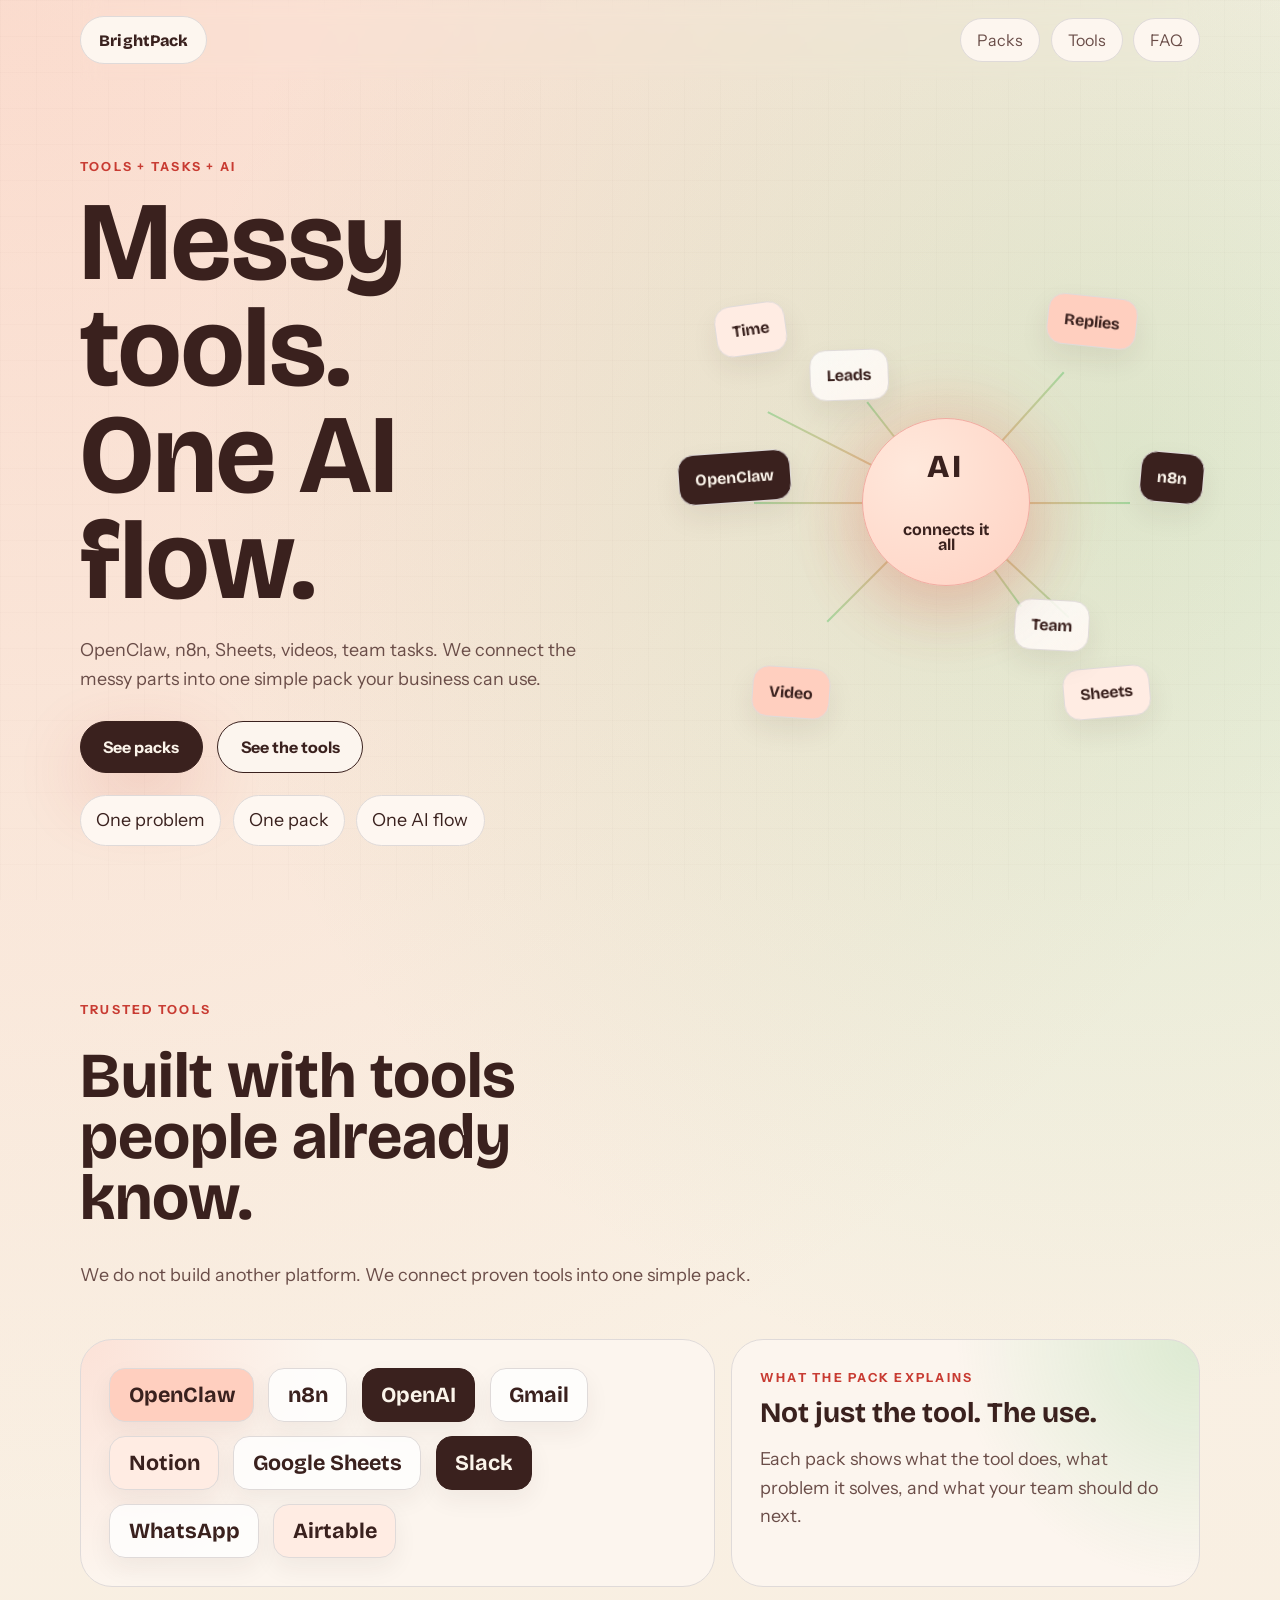
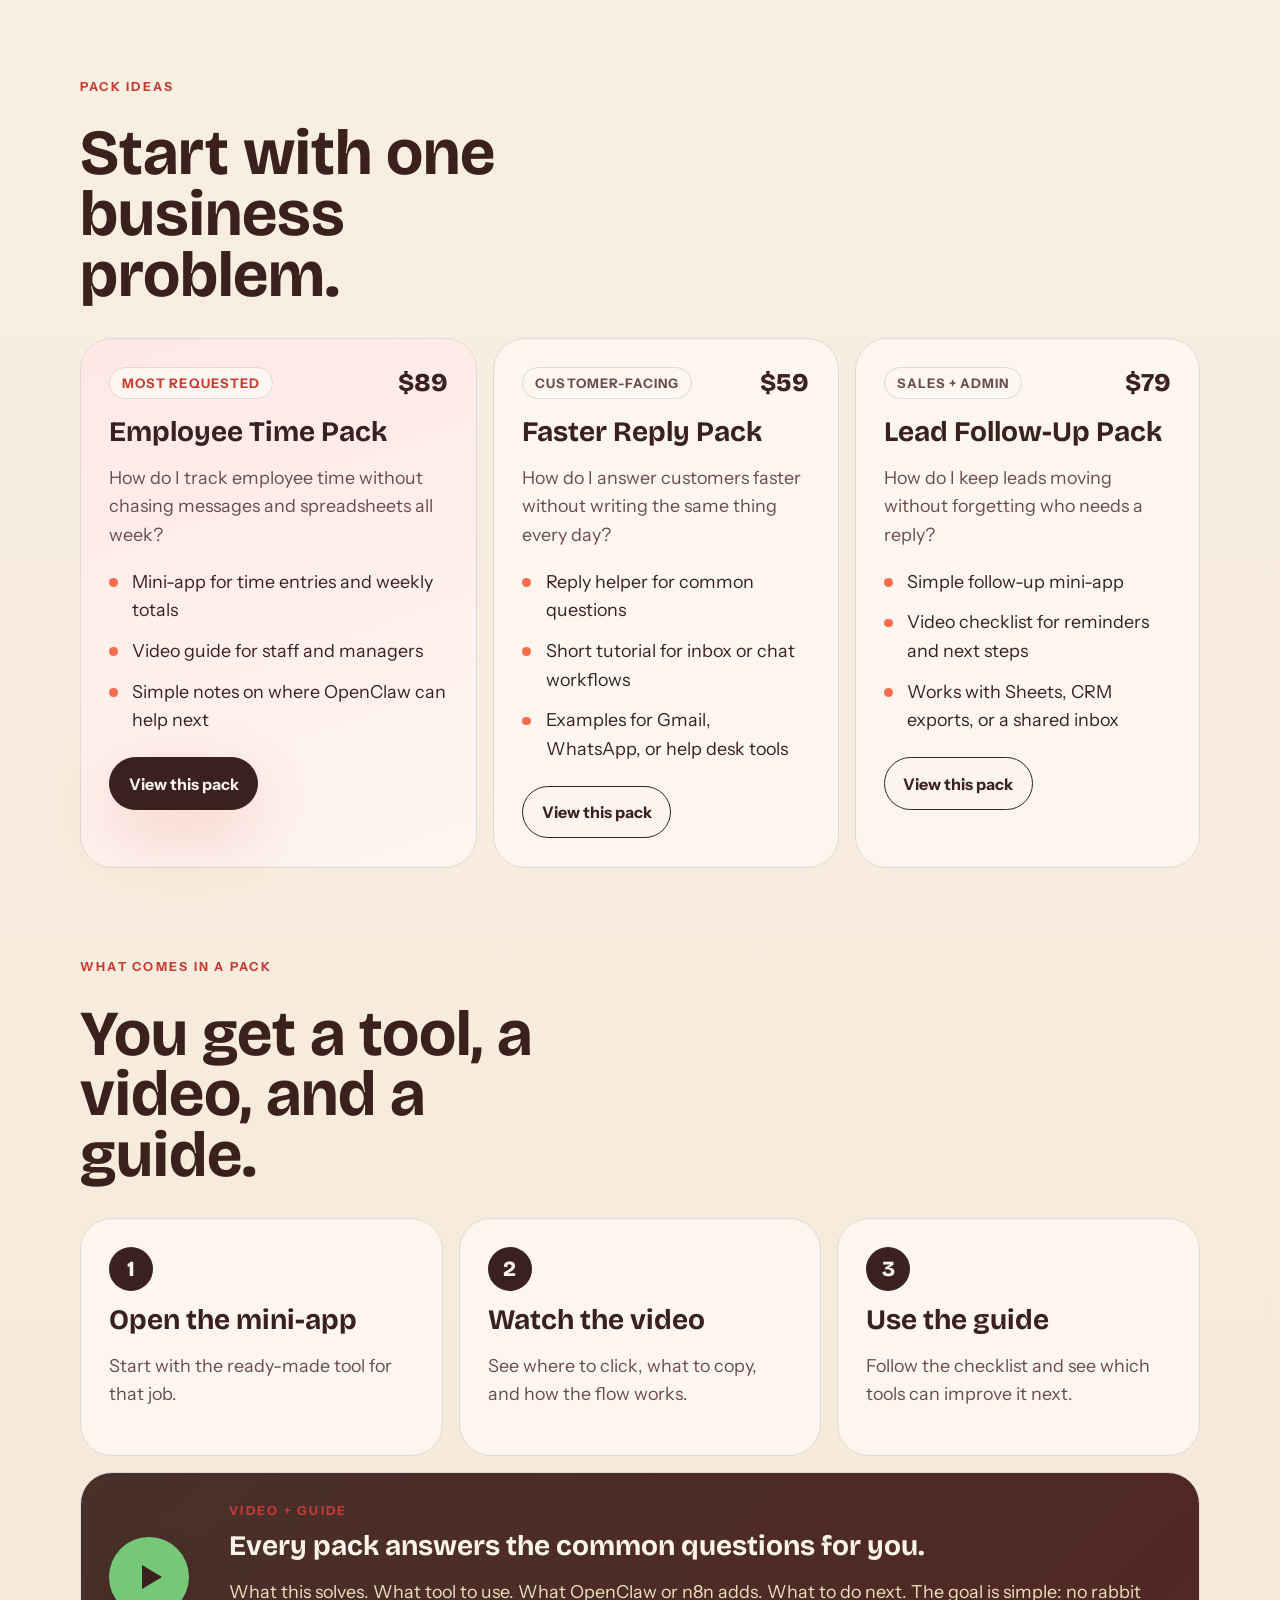
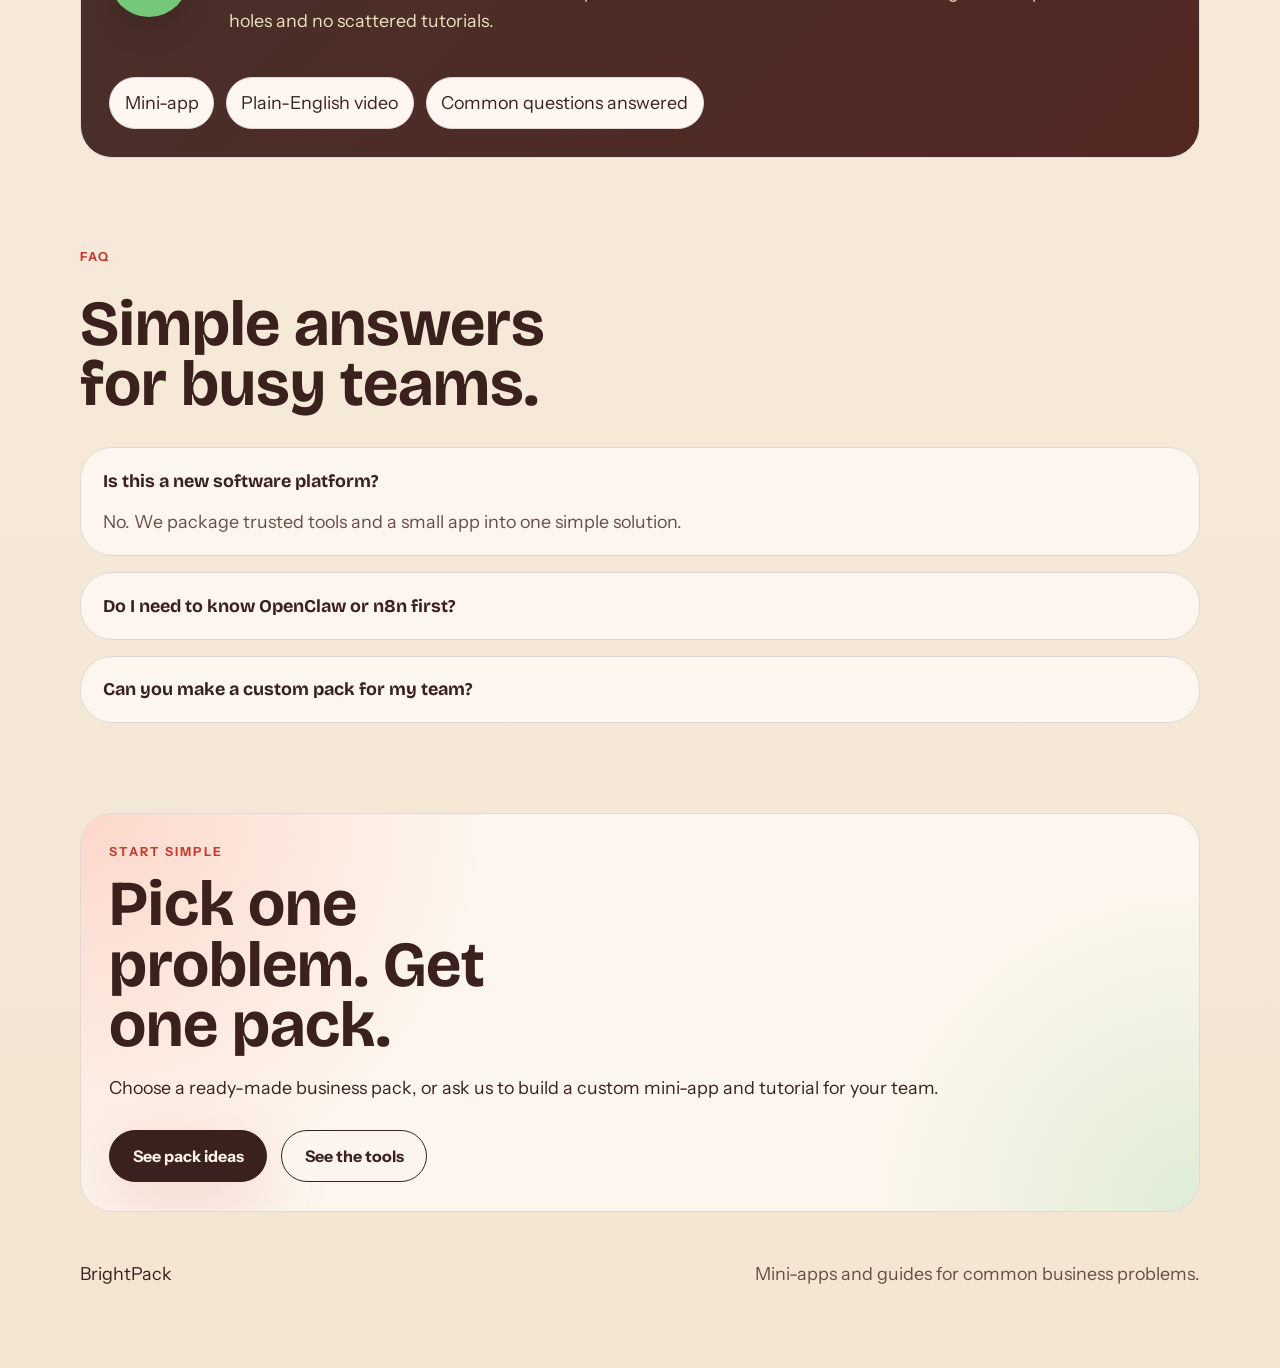
==== commit 2b14582b: "Distill BrightPack landing page" ====
--- a/index.html
+++ b/index.html
@@ -3,10 +3,10 @@
   <head>
     <meta charset="UTF-8" />
     <meta name="viewport" content="width=device-width, initial-scale=1.0" />
-    <title>BrightPack | Mini-Apps and Guides for Common Business Problems</title>
+    <title>BrightPack | Messy Tools. One AI Flow.</title>
     <meta
       name="description"
-      content="Problem-based packs with a mini-app, tutorial video, and simple guide. Built with trusted tools like OpenClaw, n8n, OpenAI, Gmail, and Notion."
+      content="We turn messy tools into one simple AI flow. Packs include a mini-app, a short guide, and proven tools like OpenClaw and n8n."
     />
     <link rel="preconnect" href="https://fonts.googleapis.com" />
     <link rel="preconnect" href="https://fonts.gstatic.com" crossorigin />
@@ -24,7 +24,6 @@
         <nav class="site-nav" aria-label="Primary">
           <a href="#packs">Packs</a>
           <a href="#tools">Tools</a>
-          <a href="#tutorial">Tutorial</a>
           <a href="#faq">FAQ</a>
         </nav>
       </header>
@@ -33,21 +32,21 @@
         <section class="hero reveal">
           <div class="hero-copy">
             <p class="eyebrow">tools + tasks + ai</p>
-            <h1>Scattered parts.<br />One AI flow.</h1>
+            <h1>Messy tools.<br />One AI flow.</h1>
             <p class="hero-text">
-              Time tracking, replies, follow-up, videos, OpenClaw, n8n, Sheets.
-              We connect the messy parts into one simple pack your team can use.
+              OpenClaw, n8n, Sheets, videos, team tasks. We connect the messy
+              parts into one simple pack your business can use.
             </p>
 
             <div class="hero-actions">
-              <a class="button button-primary" href="#packs">See pack ideas</a>
+              <a class="button button-primary" href="#packs">See packs</a>
               <a class="button button-secondary" href="#tools">See the tools</a>
             </div>
 
             <ul class="hero-points" aria-label="Key benefits">
-              <li>Mini-app included</li>
-              <li>Video guide included</li>
-              <li>AI connects the parts</li>
+              <li>One problem</li>
+              <li>One pack</li>
+              <li>One AI flow</li>
             </ul>
           </div>
 
@@ -80,57 +79,13 @@
           </div>
         </section>
 
-        <section class="ticker reveal" aria-label="Common pack uses">
-          <div class="ticker-track">
-            <span>Employee time</span>
-            <span>Faster replies</span>
-            <span>Lead follow-up</span>
-            <span>Internal FAQ</span>
-            <span>Weekly reports</span>
-            <span>Admin tasks</span>
-            <span>Employee time</span>
-            <span>Faster replies</span>
-            <span>Lead follow-up</span>
-            <span>Internal FAQ</span>
-            <span>Weekly reports</span>
-            <span>Admin tasks</span>
-          </div>
-        </section>
-
-        <section class="section reveal">
-          <div class="section-heading">
-            <p class="eyebrow">why this works</p>
-            <h2>We package the answer, not the confusion.</h2>
-            <p>
-              You do not need to compare ten tools or search through random
-              videos. One pack gives you the mini-app, the setup, and the simple
-              explanation in one place.
-            </p>
-          </div>
-
-          <div class="benefit-grid">
-            <article class="benefit">
-              <h3>One problem</h3>
-              <p>Every pack starts with one business task your team already understands.</p>
-            </article>
-            <article class="benefit benefit-accent">
-              <h3>Clear answer</h3>
-              <p>You get the tool, the guide, and the exact steps in one place.</p>
-            </article>
-            <article class="benefit">
-              <h3>Proven tools</h3>
-              <p>We build with trusted platforms instead of inventing new software.</p>
-            </article>
-          </div>
-        </section>
-
         <section class="section reveal" id="tools">
           <div class="section-heading">
             <p class="eyebrow">trusted tools</p>
             <h2>Built with tools people already know.</h2>
             <p>
-              We are not reinventing a platform. We turn proven tools into one
-              simple pack that is easier to buy, use, and explain.
+              We do not build another platform. We connect proven tools into one
+              simple pack.
             </p>
           </div>
 
@@ -149,11 +104,10 @@
 
             <aside class="inside-callout tools-note">
               <p class="eyebrow">what the pack explains</p>
-              <h3>Not just the tool. The use case.</h3>
-              <p>
-                Each pack shows what problem the mini-app solves, where a tool
-                like OpenClaw or n8n helps most, and what your team should do
-                next without guessing.
+              <h3>Not just the tool. The use.</h3>
+              <p>
+                Each pack shows what the tool does, what problem it solves, and
+                what your team should do next.
               </p>
             </aside>
           </div>
@@ -162,7 +116,7 @@
         <section class="section reveal" id="packs">
           <div class="section-heading">
             <p class="eyebrow">pack ideas</p>
-            <h2>Start with the question your business asks all the time.</h2>
+            <h2>Start with one business problem.</h2>
           </div>
 
           <div class="packs-grid">
@@ -224,7 +178,7 @@
         <section class="section reveal" id="tutorial">
           <div class="section-heading narrow">
             <p class="eyebrow">what comes in a pack</p>
-            <h2>You get a tool, a video, and clear answers.</h2>
+            <h2>You get a tool, a video, and a guide.</h2>
           </div>
 
           <div class="steps-grid">
@@ -269,32 +223,6 @@
           </div>
         </section>
 
-        <section class="section reveal">
-          <div class="section-heading">
-            <p class="eyebrow">inside every pack</p>
-            <h2>Each pack is a full answer to one business problem.</h2>
-          </div>
-
-          <div class="inside-layout">
-            <ul class="inside-list">
-              <li>One mini-app for the main task</li>
-              <li>One tutorial video with the exact steps</li>
-              <li>Simple setup guide with screenshots</li>
-              <li>Tool list with plain-language explanations</li>
-              <li>Examples, prompts, and common questions</li>
-            </ul>
-
-            <aside class="inside-callout">
-              <p class="eyebrow">good for teams</p>
-              <h3>Easy to share with a manager or client.</h3>
-              <p>
-                Instead of selling "AI," you can point to one clear outcome:
-                track time, reply faster, or follow up better.
-              </p>
-            </aside>
-          </div>
-        </section>
-
         <section class="section reveal" id="faq">
           <div class="section-heading narrow">
             <p class="eyebrow">faq</p>
--- a/styles.css
+++ b/styles.css
@@ -467,36 +467,6 @@
   background: color-mix(in oklch, var(--accent-soft) 88%, white);
 }
 
-.flow-grid,
-.flow-label,
-.flow-card,
-.flow-card::after,
-.flow-card::before,
-.flow-card-result {
-  display: none;
-}
-
-.ticker {
-  overflow: hidden;
-  padding: 0.9rem 0;
-  border-block: 1px solid var(--line);
-}
-
-.ticker-track {
-  display: flex;
-  gap: 2rem;
-  width: max-content;
-  animation: ticker 26s linear infinite;
-}
-
-.ticker-track span {
-  font-family: "Bricolage Grotesque", sans-serif;
-  font-size: clamp(1.2rem, 2vw, 1.55rem);
-  text-transform: uppercase;
-  letter-spacing: 0.1em;
-  color: color-mix(in oklch, var(--ink) 80%, var(--accent-deep));
-}
-
 .section {
   padding: clamp(3.2rem, 7vw, 6rem) 0 0;
 }
@@ -510,90 +480,12 @@
   max-width: 36rem;
 }
 
-.benefit-grid,
-.flow-grid,
 .tools-layout,
 .packs-grid,
-.steps-grid,
-.inside-layout {
+.steps-grid {
   margin-top: 2rem;
 }
 
-.flow-grid {
-  display: grid;
-  grid-template-columns: repeat(5, minmax(0, 1fr));
-  gap: 1rem;
-}
-
-.flow-card {
-  position: relative;
-  min-height: 100%;
-  padding: clamp(1.25rem, 2vw, 1.8rem);
-  border: 1px solid var(--line);
-  border-radius: var(--radius-lg);
-  background:
-    linear-gradient(150deg, color-mix(in oklch, var(--paper) 82%, white), color-mix(in oklch, white 78%, var(--accent-soft)));
-}
-
-.flow-card::after {
-  content: "";
-  position: absolute;
-  top: 50%;
-  right: -0.85rem;
-  width: 1.7rem;
-  height: 2px;
-  background: color-mix(in oklch, var(--accent) 55%, var(--line));
-  transform: translateY(-50%);
-}
-
-.flow-card::before {
-  content: "";
-  position: absolute;
-  top: calc(50% - 0.32rem);
-  right: -0.82rem;
-  width: 0.6rem;
-  height: 0.6rem;
-  border-top: 2px solid color-mix(in oklch, var(--accent) 55%, var(--line));
-  border-right: 2px solid color-mix(in oklch, var(--accent) 55%, var(--line));
-  transform: rotate(45deg);
-}
-
-.flow-card:last-child::after,
-.flow-card:last-child::before {
-  display: none;
-}
-
-.flow-card-result {
-  background:
-    radial-gradient(circle at top right, color-mix(in oklch, var(--leaf) 20%, transparent), transparent 38%),
-    linear-gradient(150deg, color-mix(in oklch, var(--accent-soft) 76%, white), color-mix(in oklch, var(--paper) 84%, white));
-}
-
-.flow-label {
-  margin: 0 0 0.8rem;
-  color: var(--accent-deep);
-  font-size: 0.82rem;
-  font-weight: 800;
-  letter-spacing: 0.08em;
-  text-transform: uppercase;
-}
-
-.flow-card h3 {
-  font-size: clamp(1.2rem, 1.7vw, 1.6rem);
-}
-
-.flow-card p:last-child {
-  margin-bottom: 0;
-  color: var(--ink-soft);
-}
-
-.benefit-grid {
-  display: grid;
-  grid-template-columns: 1fr 1.2fr 0.9fr;
-  gap: 1rem;
-}
-
-.benefit,
 .pack,
 .step,
 .inside-callout,
@@ -605,18 +497,12 @@
   background: color-mix(in oklch, var(--paper) 80%, white);
 }
 
-.benefit,
 .pack,
 .step,
 .inside-callout,
 .tutorial-card,
 .cta-panel {
   padding: clamp(1.35rem, 2.2vw, 2rem);
-}
-
-.benefit-accent {
-  background:
-    linear-gradient(145deg, color-mix(in oklch, var(--accent-soft) 85%, white), color-mix(in oklch, var(--paper) 86%, white));
 }
 
 .tools-layout {
@@ -713,22 +599,19 @@
   font-weight: 800;
 }
 
-.pack ul,
-.inside-list {
+.pack ul {
   margin: 1rem 0 1.4rem;
   padding: 0;
   list-style: none;
 }
 
-.pack li,
-.inside-list li {
+.pack li {
   position: relative;
   padding-left: 1.45rem;
   margin-top: 0.75rem;
 }
 
-.pack li::before,
-.inside-list li::before {
+.pack li::before {
   content: "";
   position: absolute;
   left: 0;
@@ -811,20 +694,6 @@
   color: var(--ink);
 }
 
-.inside-layout {
-  display: grid;
-  grid-template-columns: 1.2fr 0.9fr;
-  gap: 1rem;
-}
-
-.inside-list {
-  margin-top: 0;
-  padding: clamp(1.35rem, 2vw, 2rem);
-  border-radius: var(--radius-lg);
-  background: color-mix(in oklch, white 65%, transparent);
-  border: 1px solid var(--line);
-}
-
 .inside-callout {
   background:
     radial-gradient(circle at top right, color-mix(in oklch, var(--leaf) 24%, transparent), transparent 46%),
@@ -896,15 +765,6 @@
   outline-offset: 4px;
 }
 
-@keyframes ticker {
-  from {
-    transform: translateX(0);
-  }
-  to {
-    transform: translateX(-50%);
-  }
-}
-
 @keyframes core-pulse {
   0%,
   100% {
@@ -946,11 +806,9 @@
 
 @media (max-width: 920px) {
   .hero,
-  .benefit-grid,
   .tools-layout,
   .packs-grid,
   .steps-grid,
-  .inside-layout,
   .tutorial-screen {
     grid-template-columns: 1fr;
   }
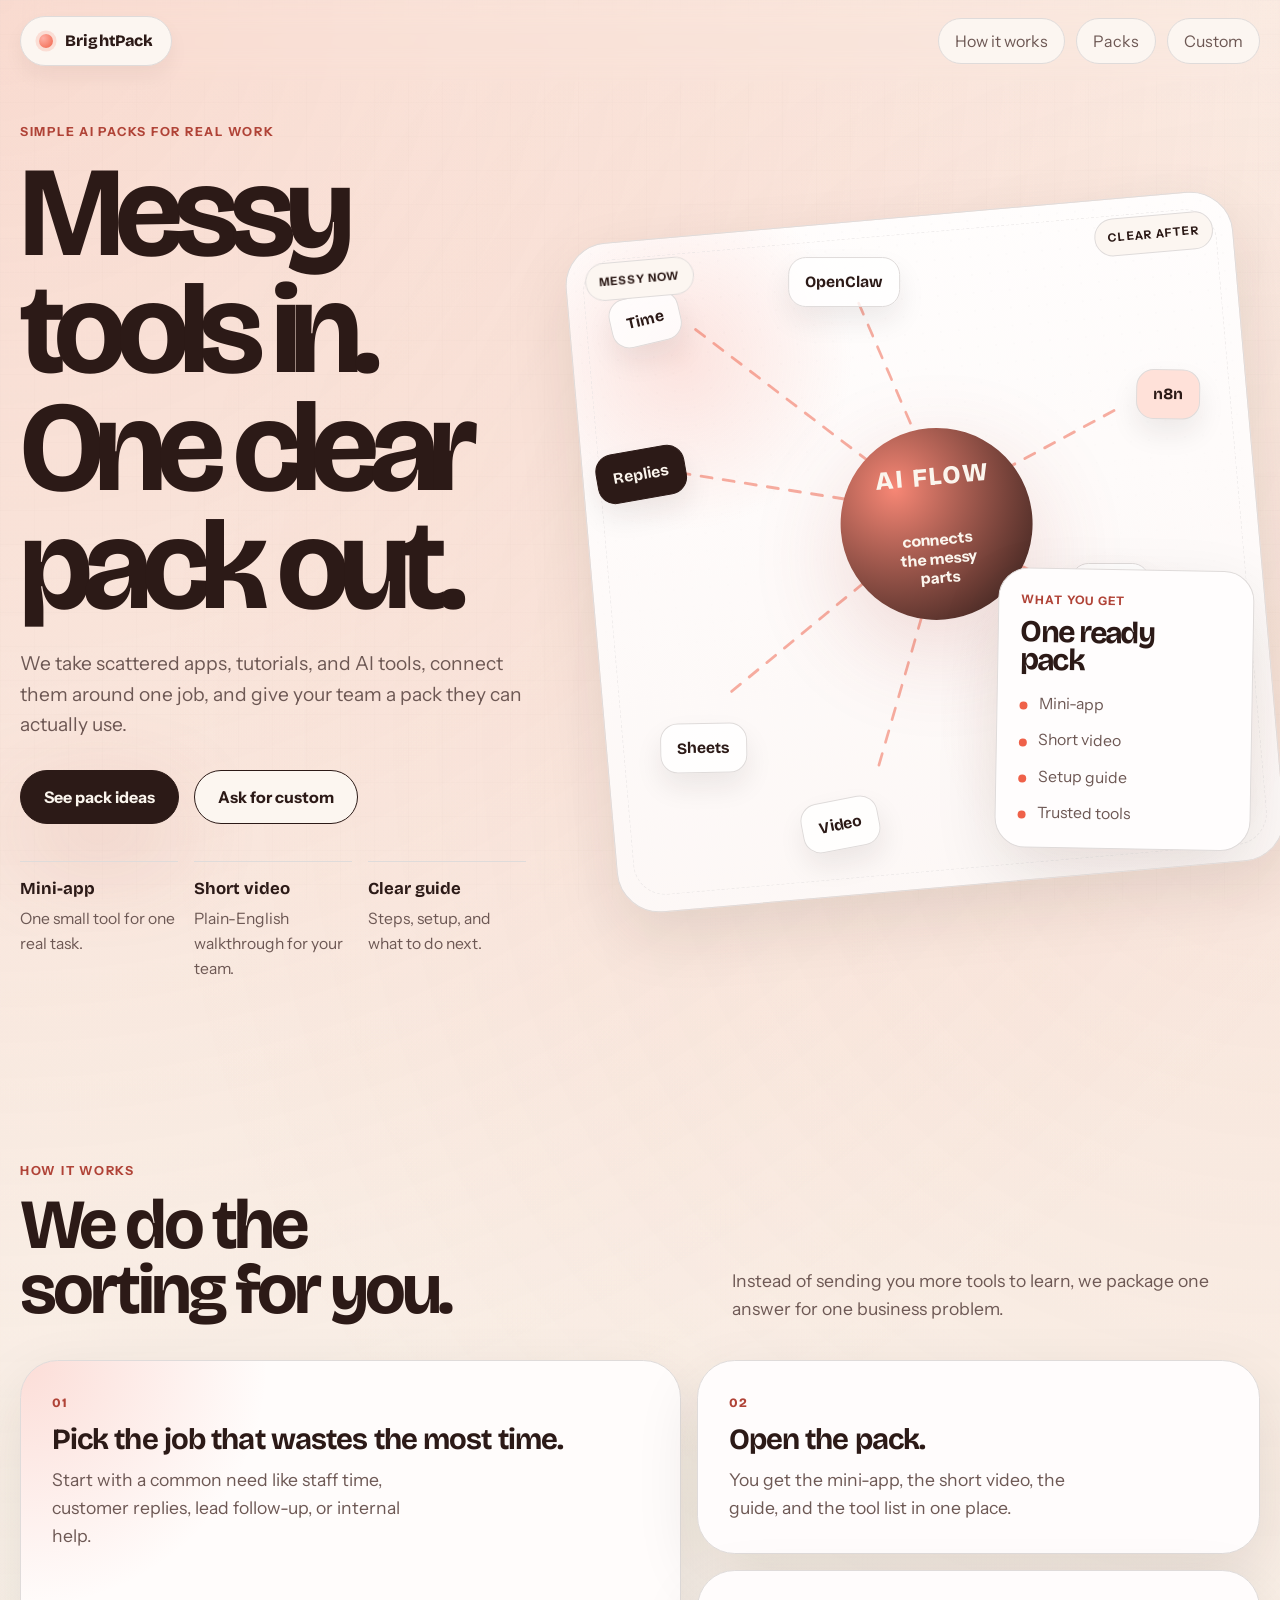
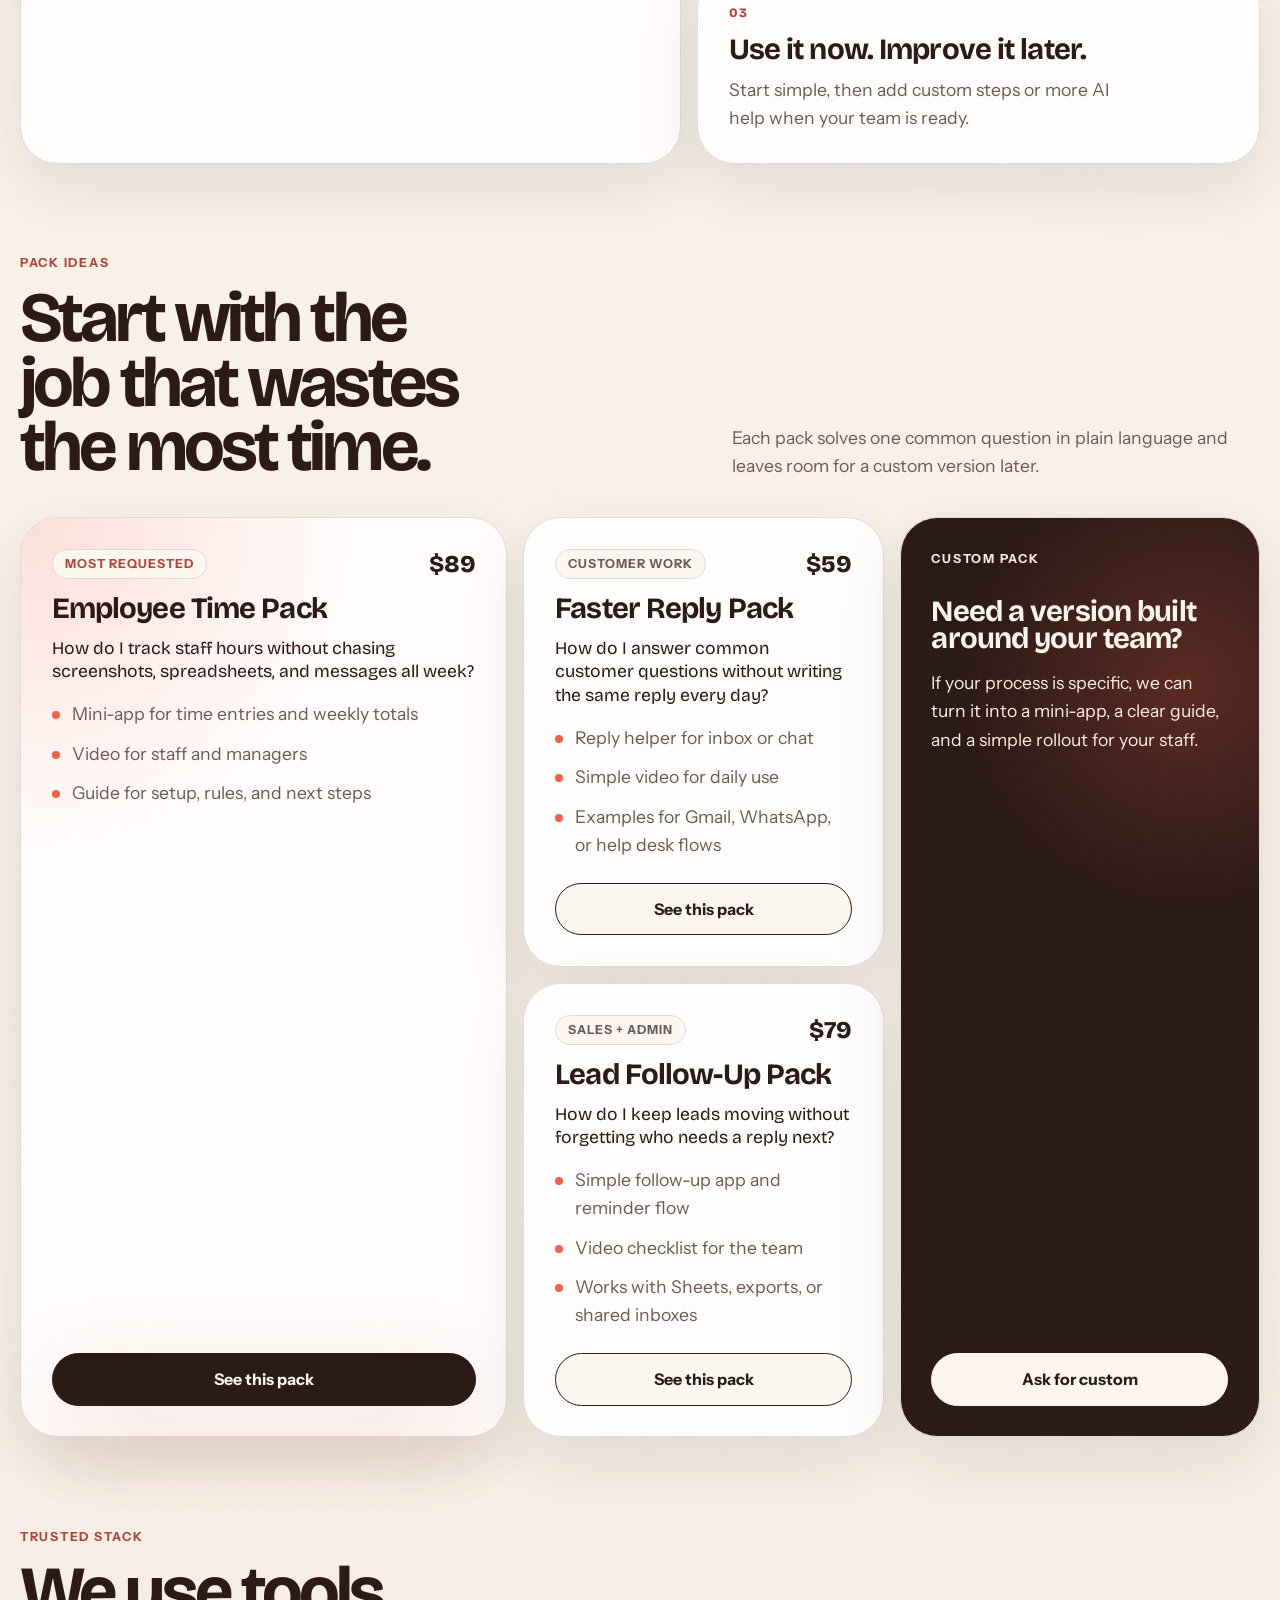
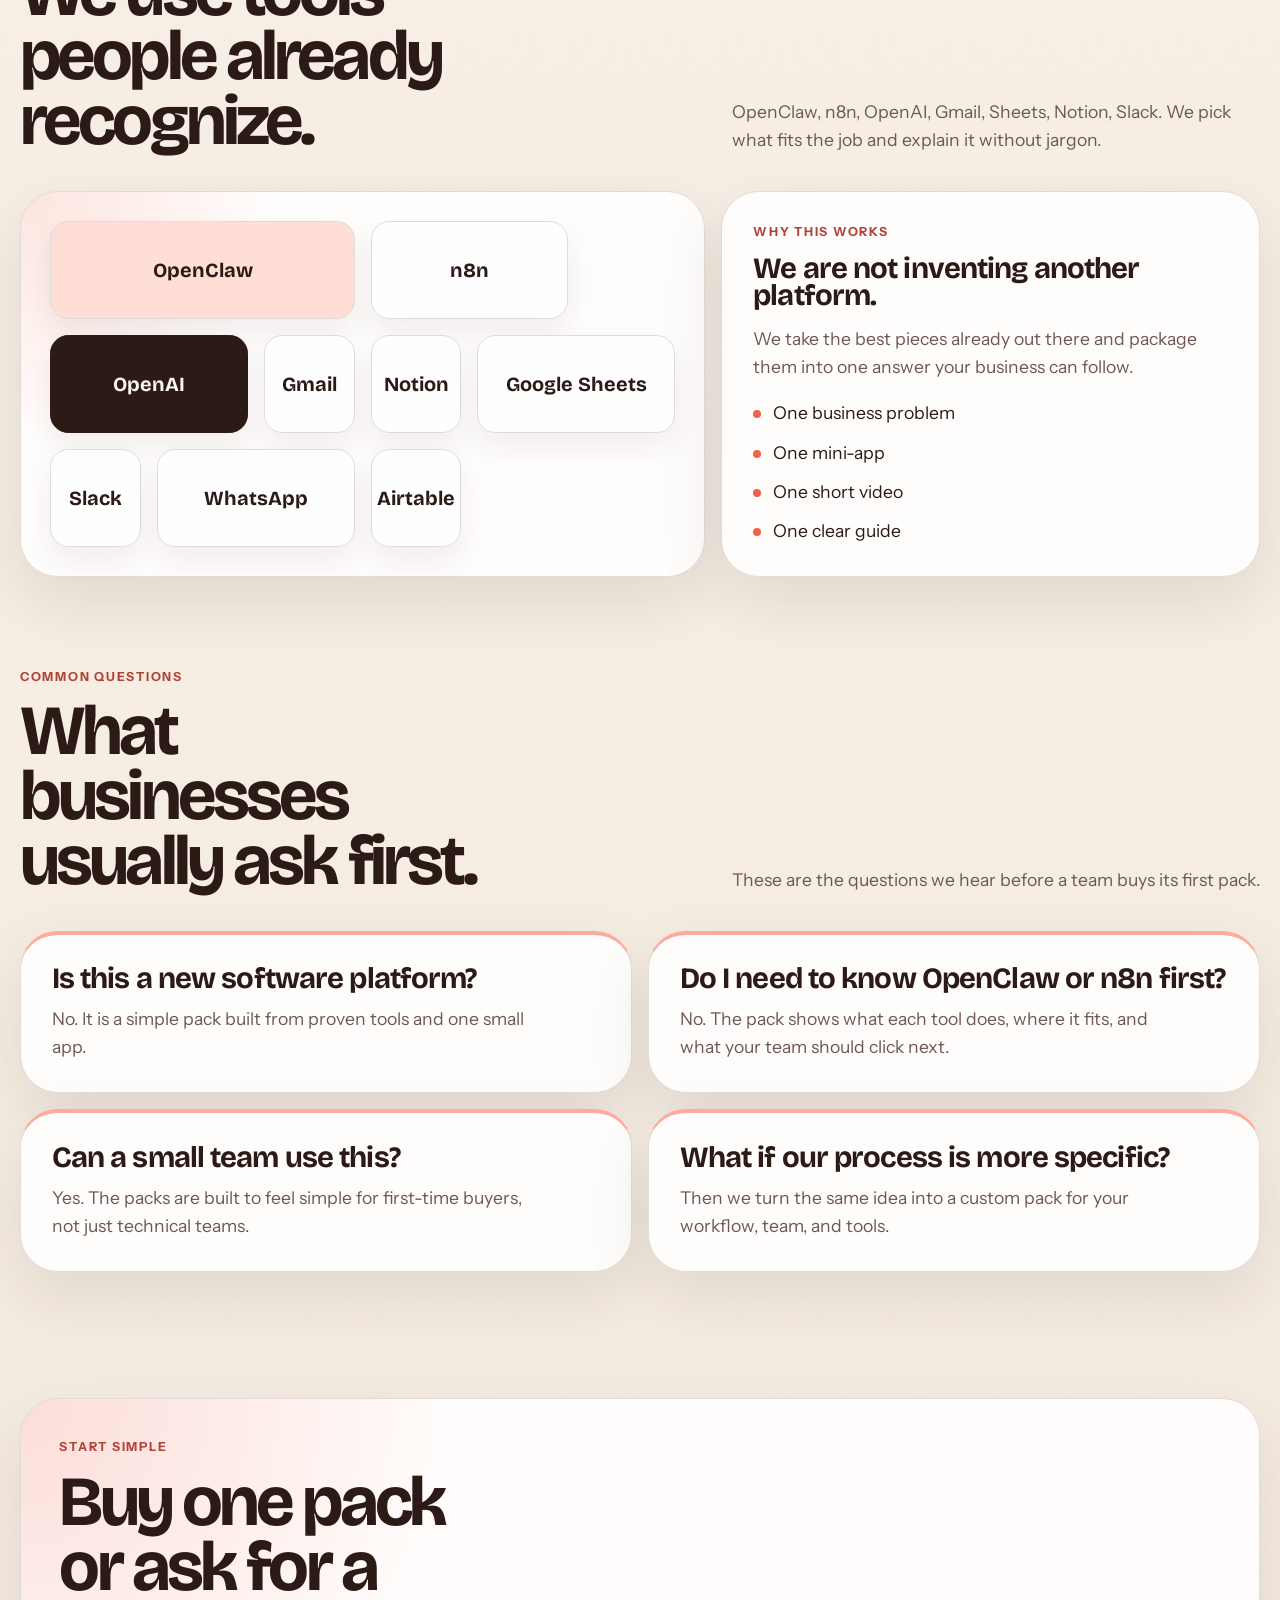
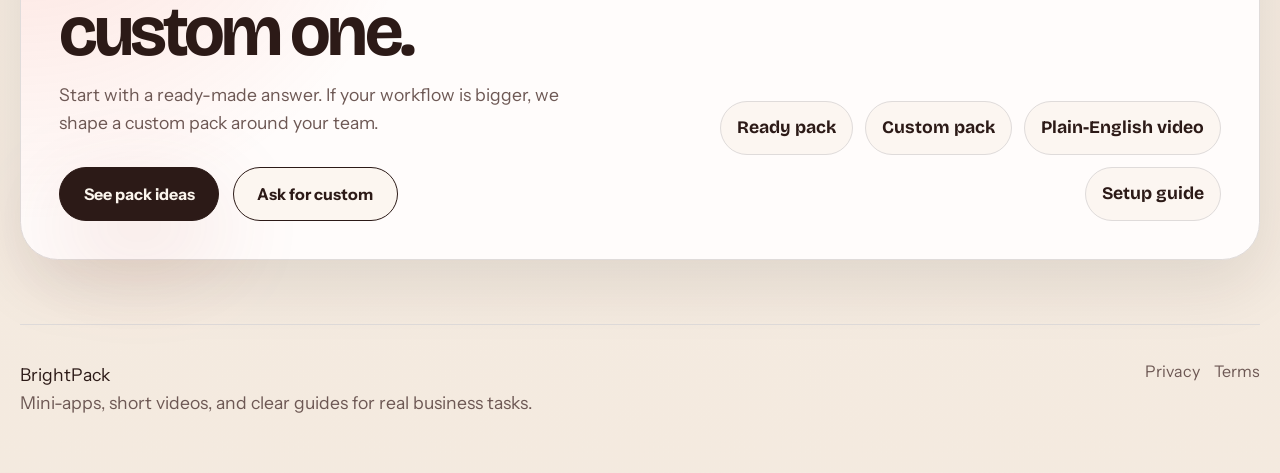
==== commit a49c9733: "Redesign BrightPack landing page" ====
--- a/index.html
+++ b/index.html
@@ -3,11 +3,20 @@
   <head>
     <meta charset="UTF-8" />
     <meta name="viewport" content="width=device-width, initial-scale=1.0" />
-    <title>BrightPack | Messy Tools. One AI Flow.</title>
+    <title>BrightPack | Messy Tools In. One Clear Pack Out.</title>
     <meta
       name="description"
-      content="We turn messy tools into one simple AI flow. Packs include a mini-app, a short guide, and proven tools like OpenClaw and n8n."
+      content="BrightPack turns messy tools into simple AI packs with a mini-app, a short video, and a clear guide for one real business problem."
     />
+    <meta
+      property="og:title"
+      content="BrightPack | Messy Tools In. One Clear Pack Out."
+    />
+    <meta
+      property="og:description"
+      content="We package trusted tools into one clear answer your team can use: mini-app, video, guide."
+    />
+    <meta property="og:type" content="website" />
     <link rel="preconnect" href="https://fonts.googleapis.com" />
     <link rel="preconnect" href="https://fonts.gstatic.com" crossorigin />
     <link
@@ -19,254 +28,345 @@
   </head>
   <body>
     <div class="page-shell">
+      <a class="skip-link" href="#content">Skip to content</a>
+
       <header class="site-header">
-        <a class="brand" href="#top">BrightPack</a>
+        <a class="brand" href="#top">
+          <span class="brand-mark" aria-hidden="true"></span>
+          <span>BrightPack</span>
+        </a>
+
         <nav class="site-nav" aria-label="Primary">
+          <a href="#how">How it works</a>
           <a href="#packs">Packs</a>
-          <a href="#tools">Tools</a>
-          <a href="#faq">FAQ</a>
+          <a href="#custom">Custom</a>
         </nav>
       </header>
 
-      <main id="top">
-        <section class="hero reveal">
+      <main class="site-main" id="content">
+        <section class="hero reveal" id="top">
           <div class="hero-copy">
-            <p class="eyebrow">tools + tasks + ai</p>
-            <h1>Messy tools.<br />One AI flow.</h1>
+            <p class="eyebrow">simple ai packs for real work</p>
+            <h1>Messy tools in.<br />One clear pack out.</h1>
             <p class="hero-text">
-              OpenClaw, n8n, Sheets, videos, team tasks. We connect the messy
-              parts into one simple pack your business can use.
+              We take scattered apps, tutorials, and AI tools, connect them
+              around one job, and give your team a pack they can actually use.
             </p>
 
             <div class="hero-actions">
-              <a class="button button-primary" href="#packs">See packs</a>
-              <a class="button button-secondary" href="#tools">See the tools</a>
-            </div>
-
-            <ul class="hero-points" aria-label="Key benefits">
-              <li>One problem</li>
-              <li>One pack</li>
-              <li>One AI flow</li>
-            </ul>
+              <a class="button button-primary" href="#packs">See pack ideas</a>
+              <a class="button button-secondary" href="#custom">Ask for custom</a>
+            </div>
+
+            <div class="hero-facts" aria-label="What comes with every pack">
+              <article class="fact-card">
+                <span>Mini-app</span>
+                <p>One small tool for one real task.</p>
+              </article>
+              <article class="fact-card">
+                <span>Short video</span>
+                <p>Plain-English walkthrough for your team.</p>
+              </article>
+              <article class="fact-card">
+                <span>Clear guide</span>
+                <p>Steps, setup, and what to do next.</p>
+              </article>
+            </div>
           </div>
 
           <div class="hero-stage" aria-hidden="true">
-            <div class="node-scene">
-              <div class="scene-glow"></div>
-              <div class="node-link link-1"></div>
-              <div class="node-link link-2"></div>
-              <div class="node-link link-3"></div>
-              <div class="node-link link-4"></div>
-              <div class="node-link link-5"></div>
-              <div class="node-link link-6"></div>
-              <div class="node-link link-7"></div>
-              <div class="node-link link-8"></div>
-
-              <div class="node-chip node-1">Time</div>
-              <div class="node-chip node-2">Replies</div>
-              <div class="node-chip node-3">OpenClaw</div>
-              <div class="node-chip node-4">n8n</div>
-              <div class="node-chip node-5">Video</div>
-              <div class="node-chip node-6">Sheets</div>
-              <div class="node-chip node-7">Leads</div>
-              <div class="node-chip node-8">Team</div>
+            <div class="stage-board">
+              <p class="stage-caption stage-caption-left">messy now</p>
+              <p class="stage-caption stage-caption-right">clear after</p>
+
+              <svg class="stage-lines" viewBox="0 0 600 560" preserveAspectRatio="none">
+                <path d="M112 78 L294 232" />
+                <path d="M260 68 L312 214" />
+                <path d="M86 196 L275 240" />
+                <path d="M480 176 L340 232" />
+                <path d="M116 382 L276 280" />
+                <path d="M242 454 L305 302" />
+                <path d="M446 332 L340 274" />
+                <path d="M494 454 L354 300" />
+                <path class="path-pack" d="M346 266 L498 398" />
+              </svg>
+
+              <span class="node-chip node-1">Time</span>
+              <span class="node-chip node-2">OpenClaw</span>
+              <span class="node-chip node-3">Replies</span>
+              <span class="node-chip node-4">n8n</span>
+              <span class="node-chip node-5">Sheets</span>
+              <span class="node-chip node-6">Video</span>
+              <span class="node-chip node-7">Leads</span>
+              <span class="node-chip node-8">Team</span>
 
               <div class="ai-core">
-                <span>AI</span>
-                <strong>connects it all</strong>
-              </div>
-            </div>
-          </div>
-        </section>
-
-        <section class="section reveal" id="tools">
-          <div class="section-heading">
-            <p class="eyebrow">trusted tools</p>
-            <h2>Built with tools people already know.</h2>
-            <p>
-              We do not build another platform. We connect proven tools into one
-              simple pack.
-            </p>
-          </div>
-
-          <div class="tools-layout">
-            <div class="tool-wall" aria-label="Trusted tools used in packs">
-              <span class="tool-chip accent">OpenClaw</span>
-              <span class="tool-chip">n8n</span>
-              <span class="tool-chip dark">OpenAI</span>
-              <span class="tool-chip">Gmail</span>
-              <span class="tool-chip leaf">Notion</span>
-              <span class="tool-chip">Google Sheets</span>
-              <span class="tool-chip dark">Slack</span>
-              <span class="tool-chip">WhatsApp</span>
-              <span class="tool-chip leaf">Airtable</span>
-            </div>
-
-            <aside class="inside-callout tools-note">
-              <p class="eyebrow">what the pack explains</p>
-              <h3>Not just the tool. The use.</h3>
-              <p>
-                Each pack shows what the tool does, what problem it solves, and
-                what your team should do next.
-              </p>
-            </aside>
+                <span>AI flow</span>
+                <strong>connects the messy parts</strong>
+              </div>
+
+              <article class="result-pack">
+                <p class="pack-kicker">what you get</p>
+                <h2>One ready pack</h2>
+                <ul>
+                  <li>Mini-app</li>
+                  <li>Short video</li>
+                  <li>Setup guide</li>
+                  <li>Trusted tools</li>
+                </ul>
+              </article>
+            </div>
+          </div>
+        </section>
+
+        <section class="section reveal" id="how">
+          <div class="section-heading section-heading-split">
+            <div>
+              <p class="eyebrow">how it works</p>
+              <h2>We do the sorting for you.</h2>
+            </div>
+            <p class="section-lead">
+              Instead of sending you more tools to learn, we package one answer
+              for one business problem.
+            </p>
+          </div>
+
+          <div class="process-layout">
+            <article class="process-card process-card-major">
+              <span>01</span>
+              <h3>Pick the job that wastes the most time.</h3>
+              <p>
+                Start with a common need like staff time, customer replies,
+                lead follow-up, or internal help.
+              </p>
+            </article>
+
+            <div class="process-stack">
+              <article class="process-card">
+                <span>02</span>
+                <h3>Open the pack.</h3>
+                <p>
+                  You get the mini-app, the short video, the guide, and the
+                  tool list in one place.
+                </p>
+              </article>
+
+              <article class="process-card">
+                <span>03</span>
+                <h3>Use it now. Improve it later.</h3>
+                <p>
+                  Start simple, then add custom steps or more AI help when your
+                  team is ready.
+                </p>
+              </article>
+            </div>
           </div>
         </section>
 
         <section class="section reveal" id="packs">
-          <div class="section-heading">
-            <p class="eyebrow">pack ideas</p>
-            <h2>Start with one business problem.</h2>
-          </div>
-
-          <div class="packs-grid">
-            <article class="pack pack-featured">
-              <div class="pack-top">
+          <div class="section-heading section-heading-split">
+            <div>
+              <p class="eyebrow">pack ideas</p>
+              <h2>Start with the job that wastes the most time.</h2>
+            </div>
+            <p class="section-lead">
+              Each pack solves one common question in plain language and leaves
+              room for a custom version later.
+            </p>
+          </div>
+
+          <div class="packs-layout">
+            <article class="pack pack-major">
+              <div class="pack-meta">
                 <span class="pill">most requested</span>
-                <span class="price">$89</span>
+                <strong class="pack-price">$89</strong>
               </div>
               <h3>Employee Time Pack</h3>
-              <p>
-                How do I track employee time without chasing messages and
-                spreadsheets all week?
+              <p class="pack-question">
+                How do I track staff hours without chasing screenshots,
+                spreadsheets, and messages all week?
               </p>
               <ul>
                 <li>Mini-app for time entries and weekly totals</li>
-                <li>Video guide for staff and managers</li>
-                <li>Simple notes on where OpenClaw can help next</li>
+                <li>Video for staff and managers</li>
+                <li>Guide for setup, rules, and next steps</li>
               </ul>
-              <a class="button button-primary small" href="#buy">View this pack</a>
-            </article>
-
-            <article class="pack">
-              <div class="pack-top">
-                <span class="pill pill-soft">customer-facing</span>
-                <span class="price">$59</span>
+              <a class="button button-primary small" href="#buy">See this pack</a>
+            </article>
+
+            <article class="pack pack-reply">
+              <div class="pack-meta">
+                <span class="pill pill-soft">customer work</span>
+                <strong class="pack-price">$59</strong>
               </div>
               <h3>Faster Reply Pack</h3>
-              <p>
-                How do I answer customers faster without writing the same thing
-                every day?
+              <p class="pack-question">
+                How do I answer common customer questions without writing the
+                same reply every day?
               </p>
               <ul>
-                <li>Reply helper for common questions</li>
-                <li>Short tutorial for inbox or chat workflows</li>
-                <li>Examples for Gmail, WhatsApp, or help desk tools</li>
+                <li>Reply helper for inbox or chat</li>
+                <li>Simple video for daily use</li>
+                <li>Examples for Gmail, WhatsApp, or help desk flows</li>
               </ul>
-              <a class="button button-secondary small" href="#buy">View this pack</a>
-            </article>
-
-            <article class="pack">
-              <div class="pack-top">
+              <a class="button button-secondary small" href="#buy">See this pack</a>
+            </article>
+
+            <article class="pack pack-lead">
+              <div class="pack-meta">
                 <span class="pill pill-soft">sales + admin</span>
-                <span class="price">$79</span>
+                <strong class="pack-price">$79</strong>
               </div>
               <h3>Lead Follow-Up Pack</h3>
-              <p>
-                How do I keep leads moving without forgetting who needs a reply?
+              <p class="pack-question">
+                How do I keep leads moving without forgetting who needs a reply
+                next?
               </p>
               <ul>
-                <li>Simple follow-up mini-app</li>
-                <li>Video checklist for reminders and next steps</li>
-                <li>Works with Sheets, CRM exports, or a shared inbox</li>
+                <li>Simple follow-up app and reminder flow</li>
+                <li>Video checklist for the team</li>
+                <li>Works with Sheets, exports, or shared inboxes</li>
               </ul>
-              <a class="button button-secondary small" href="#buy">View this pack</a>
-            </article>
-          </div>
-        </section>
-
-        <section class="section reveal" id="tutorial">
-          <div class="section-heading narrow">
-            <p class="eyebrow">what comes in a pack</p>
-            <h2>You get a tool, a video, and a guide.</h2>
-          </div>
-
-          <div class="steps-grid">
-            <article class="step">
-              <span>1</span>
-              <h3>Open the mini-app</h3>
-              <p>Start with the ready-made tool for that job.</p>
-            </article>
-            <article class="step">
-              <span>2</span>
-              <h3>Watch the video</h3>
-              <p>See where to click, what to copy, and how the flow works.</p>
-            </article>
-            <article class="step">
-              <span>3</span>
-              <h3>Use the guide</h3>
-              <p>Follow the checklist and see which tools can improve it next.</p>
-            </article>
-          </div>
-
-          <div class="tutorial-card">
-            <div class="tutorial-screen">
-              <button class="play-badge" type="button" aria-label="Play preview">
-                <span></span>
-              </button>
-              <div class="tutorial-copy">
-                <p class="eyebrow">video + guide</p>
-                <h3>Every pack answers the common questions for you.</h3>
-                <p>
-                  What this solves. What tool to use. What OpenClaw or n8n adds.
-                  What to do next. The goal is simple: no rabbit holes and no
-                  scattered tutorials.
-                </p>
-              </div>
-            </div>
-
-            <div class="tutorial-notes">
-              <p>Mini-app</p>
-              <p>Plain-English video</p>
-              <p>Common questions answered</p>
-            </div>
-          </div>
-        </section>
-
-        <section class="section reveal" id="faq">
-          <div class="section-heading narrow">
-            <p class="eyebrow">faq</p>
-            <h2>Simple answers for busy teams.</h2>
-          </div>
-
-          <div class="faq-list">
-            <details open>
-              <summary>Is this a new software platform?</summary>
-              <p>No. We package trusted tools and a small app into one simple solution.</p>
-            </details>
-
-            <details>
-              <summary>Do I need to know OpenClaw or n8n first?</summary>
-              <p>No. Each pack explains where those tools help and what is already done for you.</p>
-            </details>
-
-            <details>
-              <summary>Can you make a custom pack for my team?</summary>
-              <p>Yes. If your workflow is specific, we can build a custom mini-app and guide around it.</p>
-            </details>
+              <a class="button button-secondary small" href="#buy">See this pack</a>
+            </article>
+
+            <aside class="custom-panel" id="custom">
+              <p class="eyebrow">custom pack</p>
+              <h3>Need a version built around your team?</h3>
+              <p>
+                If your process is specific, we can turn it into a mini-app, a
+                clear guide, and a simple rollout for your staff.
+              </p>
+              <a class="button button-primary small" href="#buy">Ask for custom</a>
+            </aside>
+          </div>
+        </section>
+
+        <section class="section reveal" id="tools">
+          <div class="section-heading section-heading-split">
+            <div>
+              <p class="eyebrow">trusted stack</p>
+              <h2>We use tools people already recognize.</h2>
+            </div>
+            <p class="section-lead">
+              OpenClaw, n8n, OpenAI, Gmail, Sheets, Notion, Slack. We pick what
+              fits the job and explain it without jargon.
+            </p>
+          </div>
+
+          <div class="tools-frame">
+            <div class="tool-wall" aria-label="Trusted tools used in packs">
+              <span class="tool-chip wider accent">OpenClaw</span>
+              <span class="tool-chip wide">n8n</span>
+              <span class="tool-chip wide dark">OpenAI</span>
+              <span class="tool-chip">Gmail</span>
+              <span class="tool-chip">Notion</span>
+              <span class="tool-chip wide">Google Sheets</span>
+              <span class="tool-chip">Slack</span>
+              <span class="tool-chip wide">WhatsApp</span>
+              <span class="tool-chip">Airtable</span>
+            </div>
+
+            <aside class="tool-note">
+              <p class="eyebrow">why this works</p>
+              <h3>We are not inventing another platform.</h3>
+              <p>
+                We take the best pieces already out there and package them into
+                one answer your business can follow.
+              </p>
+              <ul class="note-list">
+                <li>One business problem</li>
+                <li>One mini-app</li>
+                <li>One short video</li>
+                <li>One clear guide</li>
+              </ul>
+            </aside>
+          </div>
+        </section>
+
+        <section class="section reveal" id="answers">
+          <div class="section-heading section-heading-split">
+            <div>
+              <p class="eyebrow">common questions</p>
+              <h2>What businesses usually ask first.</h2>
+            </div>
+            <p class="section-lead">
+              These are the questions we hear before a team buys its first
+              pack.
+            </p>
+          </div>
+
+          <div class="answers-grid">
+            <article class="answer">
+              <h3>Is this a new software platform?</h3>
+              <p>
+                No. It is a simple pack built from proven tools and one small
+                app.
+              </p>
+            </article>
+
+            <article class="answer">
+              <h3>Do I need to know OpenClaw or n8n first?</h3>
+              <p>
+                No. The pack shows what each tool does, where it fits, and what
+                your team should click next.
+              </p>
+            </article>
+
+            <article class="answer">
+              <h3>Can a small team use this?</h3>
+              <p>
+                Yes. The packs are built to feel simple for first-time buyers,
+                not just technical teams.
+              </p>
+            </article>
+
+            <article class="answer">
+              <h3>What if our process is more specific?</h3>
+              <p>
+                Then we turn the same idea into a custom pack for your
+                workflow, team, and tools.
+              </p>
+            </article>
           </div>
         </section>
 
         <section class="section reveal" id="buy">
           <div class="cta-panel">
-            <p class="eyebrow">start simple</p>
-            <h2>Pick one problem. Get one pack.</h2>
-            <p>
-              Choose a ready-made business pack, or ask us to build a custom
-              mini-app and tutorial for your team.
-            </p>
-
-            <div class="hero-actions">
-              <a class="button button-primary" href="#packs">See pack ideas</a>
-              <a class="button button-secondary" href="#tools">See the tools</a>
+            <div>
+              <p class="eyebrow">start simple</p>
+              <h2>Buy one pack or ask for a custom one.</h2>
+              <p class="cta-text">
+                Start with a ready-made answer. If your workflow is bigger, we
+                shape a custom pack around your team.
+              </p>
+
+              <div class="hero-actions">
+                <a class="button button-primary" href="#packs">See pack ideas</a>
+                <a class="button button-secondary" href="#custom">Ask for custom</a>
+              </div>
+            </div>
+
+            <div class="cta-stack" aria-hidden="true">
+              <p>Ready pack</p>
+              <p>Custom pack</p>
+              <p>Plain-English video</p>
+              <p>Setup guide</p>
             </div>
           </div>
         </section>
       </main>
 
       <footer class="site-footer">
-        <p>BrightPack</p>
-        <p>Mini-apps and guides for common business problems.</p>
+        <div>
+          <p>BrightPack</p>
+          <p>Mini-apps, short videos, and clear guides for real business tasks.</p>
+        </div>
+
+        <div class="footer-links">
+          <a href="privacy.html">Privacy</a>
+          <a href="terms.html">Terms</a>
+        </div>
       </footer>
     </div>
 
--- a/styles.css
+++ b/styles.css
@@ -1,19 +1,22 @@
 :root {
   color-scheme: light;
-  --paper: oklch(97% 0.015 78);
-  --paper-deep: oklch(93% 0.03 74);
-  --ink: oklch(28% 0.04 28);
-  --ink-soft: oklch(45% 0.04 30);
-  --line: color-mix(in oklch, var(--ink) 15%, white);
-  --accent: oklch(70% 0.18 34);
-  --accent-deep: oklch(56% 0.18 28);
-  --accent-soft: oklch(88% 0.07 40);
-  --leaf: oklch(76% 0.14 145);
-  --shadow: 0 24px 70px color-mix(in oklch, var(--accent-deep) 20%, transparent);
-  --radius-lg: 2rem;
-  --radius-md: 1.25rem;
+  --paper: oklch(97.2% 0.012 74);
+  --paper-deep: oklch(94.2% 0.018 70);
+  --surface: color-mix(in oklch, white 78%, var(--paper));
+  --surface-strong: color-mix(in oklch, white 88%, var(--paper));
+  --ink: oklch(24% 0.03 30);
+  --ink-soft: oklch(48% 0.028 30);
+  --accent: oklch(67% 0.18 32);
+  --accent-deep: oklch(53% 0.145 29);
+  --accent-soft: oklch(92% 0.045 37);
+  --line: color-mix(in oklch, var(--ink) 14%, white);
+  --shadow-soft: 0 24px 64px color-mix(in oklch, var(--ink) 10%, transparent);
+  --shadow-accent: 0 32px 96px color-mix(in oklch, var(--accent-deep) 18%, transparent);
+  --radius-lg: 2.35rem;
+  --radius-md: 1.45rem;
   --radius-sm: 999px;
-  --content: min(1120px, calc(100vw - 2rem));
+  --content: min(1240px, calc(100vw - 2rem));
+  --ease-out: cubic-bezier(0.22, 1, 0.36, 1);
 }
 
 *,
@@ -32,8 +35,8 @@
   font-family: "Instrument Sans", sans-serif;
   color: var(--ink);
   background:
-    radial-gradient(circle at top left, color-mix(in oklch, var(--accent) 18%, transparent) 0, transparent 32%),
-    radial-gradient(circle at 88% 10%, color-mix(in oklch, var(--leaf) 22%, transparent) 0, transparent 22%),
+    radial-gradient(circle at 0% 0%, color-mix(in oklch, var(--accent) 18%, transparent), transparent 30%),
+    radial-gradient(circle at 100% 14%, color-mix(in oklch, var(--accent) 10%, transparent), transparent 24%),
     linear-gradient(180deg, var(--paper) 0%, var(--paper-deep) 100%);
 }
 
@@ -41,12 +44,12 @@
   content: "";
   position: fixed;
   inset: 0;
+  pointer-events: none;
   background-image:
     linear-gradient(color-mix(in oklch, var(--ink) 4%, transparent) 1px, transparent 1px),
     linear-gradient(90deg, color-mix(in oklch, var(--ink) 4%, transparent) 1px, transparent 1px);
-  background-size: 36px 36px;
-  opacity: 0.35;
-  pointer-events: none;
+  background-size: 34px 34px;
+  opacity: 0.22;
 }
 
 a {
@@ -60,80 +63,125 @@
 }
 
 img {
+  display: block;
   max-width: 100%;
-  display: block;
-}
-
-.page-shell {
+}
+
+.page-shell,
+.legal-shell {
   position: relative;
   width: var(--content);
   margin: 0 auto;
-  padding-bottom: 4rem;
+}
+
+.page-shell {
+  padding-bottom: 2.5rem;
+}
+
+.skip-link {
+  position: absolute;
+  left: 1rem;
+  top: -3rem;
+  z-index: 30;
+  padding: 0.85rem 1rem;
+  border-radius: 1rem;
+  background: var(--ink);
+  color: var(--paper);
+  transition: top 180ms var(--ease-out);
+}
+
+.skip-link:focus {
+  top: 1rem;
 }
 
 .site-header {
   position: sticky;
   top: 0;
-  z-index: 10;
+  z-index: 20;
   display: flex;
   align-items: center;
   justify-content: space-between;
   gap: 1rem;
   padding: 1rem 0;
-  backdrop-filter: blur(10px);
+  backdrop-filter: blur(14px);
 }
 
 .brand,
-.site-nav a {
+.site-nav a,
+.legal-back {
   border: 1px solid var(--line);
-  background: color-mix(in oklch, var(--paper) 80%, white);
+  background: color-mix(in oklch, var(--paper) 82%, white);
 }
 
 .brand {
-  padding: 0.85rem 1.1rem;
+  display: inline-flex;
+  align-items: center;
+  gap: 0.75rem;
+  padding: 0.9rem 1.1rem;
   border-radius: var(--radius-sm);
   font-family: "Bricolage Grotesque", sans-serif;
   font-weight: 800;
-  letter-spacing: 0.02em;
+  letter-spacing: 0.01em;
+  box-shadow: 0 10px 20px color-mix(in oklch, var(--ink) 5%, transparent);
+}
+
+.brand-mark {
+  width: 0.9rem;
+  aspect-ratio: 1;
+  border-radius: 50%;
+  background:
+    radial-gradient(circle at 30% 30%, color-mix(in oklch, white 48%, var(--accent)), var(--accent));
+  box-shadow: 0 0 0 0.22rem color-mix(in oklch, var(--accent) 16%, transparent);
 }
 
 .site-nav {
   display: flex;
   align-items: center;
-  gap: 0.65rem;
   flex-wrap: wrap;
   justify-content: flex-end;
-}
-
-.site-nav a {
-  padding: 0.7rem 1rem;
+  gap: 0.7rem;
+}
+
+.site-nav a,
+.legal-back {
+  padding: 0.75rem 1rem;
   border-radius: var(--radius-sm);
   color: var(--ink-soft);
-  transition: transform 180ms ease, border-color 180ms ease, color 180ms ease;
+  transition:
+    transform 180ms var(--ease-out),
+    border-color 180ms var(--ease-out),
+    color 180ms var(--ease-out);
 }
 
 .site-nav a:hover,
-.site-nav a:focus-visible {
+.site-nav a:focus-visible,
+.legal-back:hover,
+.legal-back:focus-visible {
   transform: translateY(-2px);
-  border-color: color-mix(in oklch, var(--accent) 42%, var(--line));
+  border-color: color-mix(in oklch, var(--accent) 44%, var(--line));
   color: var(--ink);
+}
+
+.site-main {
+  position: relative;
 }
 
 .hero {
   display: grid;
-  grid-template-columns: 1.05fr 0.95fr;
-  gap: clamp(2rem, 4vw, 4rem);
-  padding: clamp(2rem, 6vw, 5rem) 0 clamp(2rem, 5vw, 4rem);
+  grid-template-columns: minmax(0, 0.86fr) minmax(0, 1.14fr);
+  gap: clamp(2rem, 5vw, 5rem);
   align-items: center;
+  min-height: calc(100dvh - 5rem);
+  padding: clamp(1.5rem, 4vw, 2.5rem) 0 clamp(3rem, 7vw, 6rem);
 }
 
 .eyebrow {
-  margin: 0 0 0.75rem;
+  margin: 0 0 0.8rem;
   color: var(--accent-deep);
-  text-transform: uppercase;
-  letter-spacing: 0.18em;
   font-size: 0.78rem;
   font-weight: 700;
+  letter-spacing: 0.14em;
+  text-transform: uppercase;
 }
 
 h1,
@@ -141,67 +189,76 @@
 h3 {
   margin: 0;
   font-family: "Bricolage Grotesque", sans-serif;
-  line-height: 0.95;
+  line-height: 0.92;
 }
 
 h1 {
-  font-size: clamp(3.2rem, 10vw, 7rem);
-  max-width: 10ch;
+  max-width: 9ch;
+  font-size: clamp(4rem, 10vw, 8rem);
+  letter-spacing: -0.07em;
+  text-wrap: balance;
 }
 
 h2 {
-  font-size: clamp(2.1rem, 5vw, 4rem);
-  max-width: 12ch;
+  max-width: 11ch;
+  font-size: clamp(2.4rem, 5.5vw, 4.8rem);
+  letter-spacing: -0.055em;
+  text-wrap: balance;
 }
 
 h3 {
-  font-size: clamp(1.4rem, 2.2vw, 2rem);
+  font-size: clamp(1.45rem, 2.3vw, 2rem);
+  letter-spacing: -0.03em;
 }
 
 p,
-li,
-summary {
-  font-size: clamp(1rem, 1.4vw, 1.12rem);
+li {
+  font-size: clamp(1rem, 1.4vw, 1.1rem);
   line-height: 1.6;
 }
 
 .hero-text,
-.section-heading p:last-child,
-.pack p,
-.step p,
-.inside-callout p:last-child,
-.faq-list p,
-.site-footer p:last-child {
+.section-lead,
+.process-card p,
+.pack li,
+.tool-note p:last-of-type,
+.answer p,
+.cta-text,
+.site-footer p:last-child,
+.legal-lead,
+.legal-section p,
+.legal-list li {
   color: var(--ink-soft);
 }
 
 .hero-text {
   max-width: 34rem;
-  margin: 1.35rem 0 0;
+  margin: 1.4rem 0 0;
+  font-size: clamp(1.05rem, 1.6vw, 1.2rem);
 }
 
 .hero-actions {
   display: flex;
   flex-wrap: wrap;
   gap: 0.9rem;
-  margin-top: 1.7rem;
+  margin-top: 1.9rem;
 }
 
 .button {
   display: inline-flex;
   align-items: center;
   justify-content: center;
-  gap: 0.6rem;
-  min-height: 3.25rem;
-  padding: 0.95rem 1.4rem;
+  min-height: 3.35rem;
+  padding: 0.95rem 1.45rem;
+  border: 1px solid var(--ink);
   border-radius: var(--radius-sm);
-  border: 1px solid var(--ink);
   font-weight: 700;
   transition:
-    transform 200ms ease,
-    box-shadow 200ms ease,
-    background-color 200ms ease,
-    color 200ms ease;
+    transform 180ms var(--ease-out),
+    box-shadow 180ms var(--ease-out),
+    background-color 180ms var(--ease-out),
+    color 180ms var(--ease-out),
+    border-color 180ms var(--ease-out);
 }
 
 .button:hover,
@@ -209,342 +266,571 @@
   transform: translateY(-2px);
 }
 
+.button:active {
+  transform: translateY(0) scale(0.98);
+}
+
 .button-primary {
   background: var(--ink);
   color: var(--paper);
-  box-shadow: var(--shadow);
+  box-shadow: var(--shadow-accent);
 }
 
 .button-secondary {
-  background: color-mix(in oklch, var(--paper) 85%, white);
+  background: color-mix(in oklch, var(--paper) 84%, white);
   color: var(--ink);
 }
 
 .small {
-  min-height: 2.95rem;
+  min-height: 3rem;
   padding-inline: 1.15rem;
 }
 
-.hero-points {
+.hero-facts {
+  display: grid;
+  grid-template-columns: repeat(3, minmax(0, 1fr));
+  gap: 1rem;
+  margin-top: 2.3rem;
+  max-width: 40rem;
+}
+
+.fact-card {
+  padding-top: 1rem;
+  border-top: 1px solid var(--line);
+}
+
+.fact-card span {
+  display: block;
+  font-family: "Bricolage Grotesque", sans-serif;
+  font-size: 1.05rem;
+  font-weight: 700;
+}
+
+.fact-card p {
+  margin: 0.45rem 0 0;
+  font-size: 0.98rem;
+  color: var(--ink-soft);
+}
+
+.hero-stage {
+  position: relative;
   display: flex;
-  flex-wrap: wrap;
-  gap: 0.7rem;
-  margin: 1.35rem 0 0;
-  padding: 0;
-  list-style: none;
-}
-
-.hero-points li,
-.tutorial-notes p,
-.pill {
+  justify-content: flex-end;
+  align-items: center;
+  min-height: 44rem;
+}
+
+.stage-board {
+  position: relative;
+  width: min(100%, 47rem);
+  min-height: 42rem;
+  border: 1px solid var(--line);
+  border-radius: 2.7rem;
+  background:
+    radial-gradient(circle at 16% 18%, color-mix(in oklch, var(--accent) 16%, transparent), transparent 22%),
+    radial-gradient(circle at 76% 78%, color-mix(in oklch, var(--accent) 10%, transparent), transparent 24%),
+    linear-gradient(180deg, color-mix(in oklch, white 82%, var(--paper)), color-mix(in oklch, white 68%, var(--paper-deep)));
+  box-shadow: var(--shadow-soft);
+  overflow: hidden;
+  transform: rotate(-5deg);
+}
+
+.stage-board::before {
+  content: "";
+  position: absolute;
+  inset: 1rem;
+  border: 1px dashed color-mix(in oklch, var(--ink) 12%, white);
+  border-radius: 2rem;
+  opacity: 0.55;
+}
+
+.stage-board::after {
+  content: "";
+  position: absolute;
+  inset: 0;
+  background-image: radial-gradient(circle, color-mix(in oklch, var(--ink) 6%, transparent) 1px, transparent 1px);
+  background-size: 18px 18px;
+  opacity: 0.25;
+  mask-image: linear-gradient(180deg, black, transparent 90%);
+}
+
+.stage-caption {
+  position: absolute;
+  z-index: 5;
+  margin: 0;
+  padding: 0.55rem 0.8rem;
   border: 1px solid var(--line);
   border-radius: var(--radius-sm);
-  background: color-mix(in oklch, var(--paper) 70%, white);
-}
-
-.hero-points li {
-  padding: 0.65rem 0.95rem;
-}
-
-.hero-stage {
-  position: relative;
-  min-height: 36rem;
-  display: flex;
+  background: color-mix(in oklch, var(--paper) 82%, white);
+  font-size: 0.72rem;
+  font-weight: 700;
+  letter-spacing: 0.1em;
+  text-transform: uppercase;
+}
+
+.stage-caption-left {
+  left: 1.2rem;
+  top: 1.2rem;
+}
+
+.stage-caption-right {
+  right: 1.2rem;
+  top: 1.2rem;
+}
+
+.stage-lines {
+  position: absolute;
+  inset: 0;
+  z-index: 1;
+  width: 100%;
+  height: 100%;
+}
+
+.stage-lines path {
+  fill: none;
+  stroke: color-mix(in oklch, var(--accent) 56%, transparent);
+  stroke-dasharray: 10 10;
+  stroke-linecap: round;
+  stroke-width: 2.4;
+  opacity: 0.9;
+}
+
+.stage-lines .path-pack {
+  stroke: color-mix(in oklch, var(--accent) 80%, var(--ink));
+  stroke-width: 3;
+}
+
+.node-chip {
+  position: absolute;
+  z-index: 3;
+  display: inline-flex;
   align-items: center;
   justify-content: center;
-}
-
-.node-scene {
-  position: absolute;
-  inset: 0;
-  margin: auto;
-  width: min(100%, 34rem);
-  aspect-ratio: 1;
-}
-
-.scene-glow {
-  position: absolute;
-  inset: 18%;
-  border-radius: 50%;
-  background:
-    radial-gradient(circle, color-mix(in oklch, var(--accent) 22%, transparent), transparent 62%);
-  filter: blur(18px);
+  min-height: 3.1rem;
+  padding: 0.8rem 1rem;
+  border: 1px solid var(--line);
+  border-radius: 1.1rem;
+  background: color-mix(in oklch, white 80%, transparent);
+  box-shadow: 0 14px 28px color-mix(in oklch, var(--ink) 8%, transparent);
+  font-family: "Bricolage Grotesque", sans-serif;
+  font-weight: 700;
+  font-size: 0.98rem;
+}
+
+.node-1 {
+  left: 6%;
+  top: 8%;
+  transform: rotate(-8deg);
+}
+
+.node-2 {
+  left: 33%;
+  top: 5%;
+  transform: rotate(5deg);
+}
+
+.node-3 {
+  left: 2%;
+  top: 31%;
+  transform: rotate(-5deg);
+  background: var(--ink);
+  border-color: var(--ink);
+  color: var(--paper);
+}
+
+.node-4 {
+  right: 7%;
+  top: 26%;
+  transform: rotate(6deg);
+  background: color-mix(in oklch, var(--accent-soft) 82%, white);
+}
+
+.node-5 {
+  left: 8%;
+  bottom: 20%;
+  transform: rotate(4deg);
+}
+
+.node-6 {
+  left: 28%;
+  bottom: 7%;
+  transform: rotate(-6deg);
+}
+
+.node-7 {
+  right: 17%;
+  top: 54%;
+  transform: rotate(5deg);
+}
+
+.node-8 {
+  right: 7%;
+  bottom: 8%;
+  transform: rotate(-4deg);
+  background: var(--ink);
+  border-color: var(--ink);
+  color: var(--paper);
 }
 
 .ai-core {
   position: absolute;
-  left: 50%;
-  top: 50%;
-  z-index: 3;
+  left: 52%;
+  top: 46%;
+  z-index: 4;
   display: grid;
   place-items: center;
-  width: 10.5rem;
+  width: 12rem;
   aspect-ratio: 1;
   padding: 1rem;
   border-radius: 50%;
-  border: 1px solid color-mix(in oklch, var(--accent) 45%, var(--line));
   background:
-    radial-gradient(circle at 30% 30%, color-mix(in oklch, var(--leaf) 22%, white), color-mix(in oklch, var(--accent-soft) 84%, white));
-  box-shadow: var(--shadow);
+    radial-gradient(circle at 30% 30%, color-mix(in oklch, white 22%, var(--accent)), var(--ink));
+  box-shadow: var(--shadow-accent);
+  color: var(--paper);
   text-align: center;
-  transform: translate(-50%, -50%) scale(0.86);
-  opacity: 0;
-  animation:
-    core-enter 650ms cubic-bezier(0.19, 1, 0.22, 1) 200ms forwards,
-    core-pulse 7s ease-in-out 1200ms infinite;
+  transform: translate(-50%, -50%);
 }
 
 .ai-core span,
 .ai-core strong {
   display: block;
+  max-width: 8ch;
+}
+
+.ai-core span {
   font-family: "Bricolage Grotesque", sans-serif;
-  line-height: 0.95;
-}
-
-.ai-core span {
-  font-size: 2rem;
+  font-size: 1.6rem;
   font-weight: 800;
+  letter-spacing: 0.06em;
   text-transform: uppercase;
+}
+
+.ai-core strong {
+  margin-top: 0.4rem;
+  font-size: 0.98rem;
+  line-height: 1.2;
+}
+
+.result-pack {
+  position: absolute;
+  right: 1.35rem;
+  bottom: 1.35rem;
+  z-index: 5;
+  width: min(100%, 16rem);
+  padding: 1.35rem;
+  border: 1px solid var(--line);
+  border-radius: 1.9rem;
+  background: color-mix(in oklch, white 86%, var(--paper));
+  box-shadow: var(--shadow-soft);
+  transform: rotate(6deg);
+}
+
+.pack-kicker {
+  margin: 0;
+  color: var(--accent-deep);
+  font-size: 0.74rem;
+  font-weight: 700;
+  letter-spacing: 0.1em;
+  text-transform: uppercase;
+}
+
+.result-pack h2 {
+  margin-top: 0.6rem;
+  font-size: 1.9rem;
+  max-width: 8ch;
+}
+
+.result-pack ul,
+.pack ul,
+.note-list,
+.legal-list {
+  margin: 1rem 0 0;
+  padding: 0;
+  list-style: none;
+}
+
+.result-pack li,
+.pack li,
+.note-list li,
+.legal-list li {
+  position: relative;
+  padding-left: 1.25rem;
+}
+
+.result-pack li + li,
+.pack li + li,
+.note-list li + li,
+.legal-list li + li {
+  margin-top: 0.7rem;
+}
+
+.result-pack li::before,
+.pack li::before,
+.note-list li::before,
+.legal-list li::before {
+  content: "";
+  position: absolute;
+  left: 0;
+  top: 0.7rem;
+  width: 0.5rem;
+  height: 0.5rem;
+  border-radius: 50%;
+  background: var(--accent);
+}
+
+.result-pack li {
+  color: var(--ink-soft);
+  font-size: 0.98rem;
+}
+
+.section {
+  padding-top: clamp(3.5rem, 7vw, 7rem);
+}
+
+.section-heading {
+  display: grid;
+  gap: 0.9rem;
+}
+
+.section-heading-split {
+  grid-template-columns: minmax(0, 0.9fr) minmax(18rem, 1fr);
+  align-items: end;
+  gap: 1.5rem;
+}
+
+.section-lead {
+  margin: 0;
+  justify-self: end;
+  max-width: 33rem;
+}
+
+.process-layout,
+.packs-layout,
+.tools-frame,
+.answers-grid,
+.cta-panel {
+  margin-top: 2.3rem;
+}
+
+.process-layout {
+  display: grid;
+  grid-template-columns: minmax(0, 1.08fr) minmax(0, 0.92fr);
+  gap: 1rem;
+}
+
+.process-stack {
+  display: grid;
+  gap: 1rem;
+}
+
+.process-card,
+.pack,
+.custom-panel,
+.tool-note,
+.answer,
+.cta-panel,
+.legal-card {
+  border: 1px solid var(--line);
+  border-radius: var(--radius-lg);
+  box-shadow: var(--shadow-soft);
+}
+
+.process-card,
+.pack,
+.custom-panel,
+.tool-note,
+.answer,
+.legal-card {
+  padding: clamp(1.4rem, 2.4vw, 2rem);
+}
+
+.process-card,
+.pack,
+.tool-note,
+.answer,
+.legal-card {
+  background: var(--surface);
+}
+
+.process-card-major,
+.pack-major,
+.cta-panel {
+  background:
+    radial-gradient(circle at top left, color-mix(in oklch, var(--accent) 20%, transparent), transparent 32%),
+    color-mix(in oklch, white 74%, var(--paper));
+}
+
+.process-card span {
+  color: var(--accent-deep);
+  font-family: "Bricolage Grotesque", sans-serif;
+  font-size: 0.8rem;
+  font-weight: 800;
   letter-spacing: 0.12em;
 }
 
-.ai-core strong {
-  margin-top: 0.45rem;
-  font-size: 1rem;
-  max-width: 8ch;
-}
-
-.node-chip {
-  position: absolute;
-  z-index: 2;
+.process-card h3 {
+  margin-top: 0.9rem;
+}
+
+.process-card p {
+  margin: 0.8rem 0 0;
+  max-width: 32ch;
+}
+
+.packs-layout {
+  display: grid;
+  grid-template-columns: minmax(0, 1.15fr) minmax(0, 0.85fr) minmax(0, 0.85fr);
+  grid-template-areas:
+    "major reply custom"
+    "major lead custom";
+  gap: 1rem;
+  align-items: stretch;
+}
+
+.pack {
+  display: flex;
+  flex-direction: column;
+}
+
+.pack-major {
+  grid-area: major;
+}
+
+.pack-reply {
+  grid-area: reply;
+}
+
+.pack-lead {
+  grid-area: lead;
+}
+
+.custom-panel {
+  grid-area: custom;
+  display: flex;
+  flex-direction: column;
+  background:
+    radial-gradient(circle at 80% 18%, color-mix(in oklch, var(--accent) 24%, transparent), transparent 28%),
+    var(--ink);
+  color: var(--paper);
+}
+
+.custom-panel .eyebrow {
+  color: color-mix(in oklch, var(--paper) 68%, var(--accent-soft));
+}
+
+.custom-panel p:last-of-type {
+  color: color-mix(in oklch, var(--paper) 74%, var(--accent-soft));
+}
+
+.custom-panel .button-primary {
+  background: var(--paper);
+  border-color: var(--paper);
+  box-shadow: none;
+  color: var(--ink);
+}
+
+.pack-meta {
+  display: flex;
+  align-items: center;
+  justify-content: space-between;
+  gap: 1rem;
+}
+
+.pill,
+.cta-stack p {
   display: inline-flex;
   align-items: center;
   justify-content: center;
-  min-height: 3.2rem;
-  padding: 0.75rem 1rem;
   border: 1px solid var(--line);
-  border-radius: 1rem;
-  background:
-    linear-gradient(145deg, color-mix(in oklch, white 78%, transparent), color-mix(in oklch, var(--paper) 82%, white));
-  box-shadow: 0 12px 28px color-mix(in oklch, var(--ink) 8%, transparent);
+  border-radius: var(--radius-sm);
+  background: color-mix(in oklch, var(--paper) 82%, white);
+}
+
+.pill {
+  padding: 0.42rem 0.75rem;
+  color: var(--accent-deep);
+  font-size: 0.78rem;
+  font-weight: 700;
+  letter-spacing: 0.08em;
+  text-transform: uppercase;
+}
+
+.pill-soft {
+  color: var(--ink-soft);
+}
+
+.pack-price {
   font-family: "Bricolage Grotesque", sans-serif;
-  font-size: 1rem;
-  font-weight: 700;
-  opacity: 0;
-  animation: node-enter 700ms cubic-bezier(0.19, 1, 0.22, 1) forwards;
-}
-
-.node-1 {
-  top: 8%;
-  left: 4%;
-  transform: rotate(-8deg) translateY(16px);
-  animation-delay: 100ms;
-}
-
-.node-2 {
-  top: 6%;
-  right: 12%;
-  transform: rotate(6deg) translateY(18px);
-  animation-delay: 180ms;
-}
-
-.node-3 {
-  left: 0;
-  top: 40%;
-  transform: rotate(-4deg) translateX(-14px);
-  animation-delay: 260ms;
-}
-
-.node-4 {
-  right: 2%;
-  top: 40%;
-  transform: rotate(5deg) translateX(14px);
-  animation-delay: 340ms;
-}
-
-.node-5 {
-  left: 12%;
-  bottom: 10%;
-  transform: rotate(4deg) translateY(14px);
-  animation-delay: 420ms;
-}
-
-.node-6 {
-  right: 10%;
-  bottom: 10%;
-  transform: rotate(-5deg) translateY(14px);
-  animation-delay: 500ms;
-}
-
-.node-7 {
-  left: 26%;
-  top: 22%;
-  transform: rotate(-2deg) translate(-14px, -10px);
-  animation-delay: 580ms;
-}
-
-.node-8 {
-  right: 24%;
-  bottom: 23%;
-  transform: rotate(3deg) translate(12px, 12px);
-  animation-delay: 660ms;
-}
-
-.node-link {
-  position: absolute;
-  left: 50%;
-  top: 50%;
-  z-index: 1;
-  height: 2px;
-  background:
-    linear-gradient(90deg, color-mix(in oklch, var(--accent) 58%, transparent), color-mix(in oklch, var(--leaf) 56%, transparent));
-  opacity: 0;
-  transform-origin: left center;
-  animation: link-enter 650ms ease forwards;
-}
-
-.link-1 {
-  width: 12.5rem;
-  transform: translate(0, 0) rotate(-153deg);
-  animation-delay: 750ms;
-}
-
-.link-2 {
-  width: 11rem;
-  transform: translate(0, 0) rotate(-48deg);
-  animation-delay: 830ms;
-}
-
-.link-3 {
-  width: 12rem;
-  transform: translate(0, 0) rotate(180deg);
-  animation-delay: 910ms;
-}
-
-.link-4 {
-  width: 11.5rem;
-  transform: translate(0, 0) rotate(0deg);
-  animation-delay: 990ms;
-}
-
-.link-5 {
-  width: 10.5rem;
-  transform: translate(0, 0) rotate(135deg);
-  animation-delay: 1070ms;
-}
-
-.link-6 {
-  width: 10.5rem;
-  transform: translate(0, 0) rotate(43deg);
-  animation-delay: 1150ms;
-}
-
-.link-7 {
-  width: 8rem;
-  transform: translate(0, 0) rotate(-128deg);
-  animation-delay: 1230ms;
-}
-
-.link-8 {
-  width: 8rem;
-  transform: translate(0, 0) rotate(54deg);
-  animation-delay: 1310ms;
-}
-
-.node-3,
-.node-4 {
-  background: var(--ink);
-  color: var(--paper);
-}
-
-.node-1,
-.node-6 {
-  background: color-mix(in oklch, var(--leaf) 18%, white);
-}
-
-.node-2,
-.node-5 {
-  background: color-mix(in oklch, var(--accent-soft) 88%, white);
-}
-
-.section {
-  padding: clamp(3.2rem, 7vw, 6rem) 0 0;
-}
-
-.section-heading {
+  font-size: 1.5rem;
+  font-weight: 800;
+}
+
+.pack h3,
+.custom-panel h3 {
+  margin-top: 1rem;
+}
+
+.pack-question {
+  margin: 0.9rem 0 0;
+  color: var(--ink);
+  font-family: "Bricolage Grotesque", sans-serif;
+  font-size: 1.1rem;
+  line-height: 1.35;
+}
+
+.pack ul {
+  margin-bottom: 1.5rem;
+}
+
+.pack .button,
+.custom-panel .button {
+  margin-top: auto;
+}
+
+.tools-frame {
   display: grid;
-  gap: 0.9rem;
-}
-
-.section-heading.narrow {
-  max-width: 36rem;
-}
-
-.tools-layout,
-.packs-grid,
-.steps-grid {
-  margin-top: 2rem;
-}
-
-.pack,
-.step,
-.inside-callout,
-.tutorial-card,
-.faq-list details,
-.cta-panel {
-  border: 1px solid var(--line);
-  border-radius: var(--radius-lg);
-  background: color-mix(in oklch, var(--paper) 80%, white);
-}
-
-.pack,
-.step,
-.inside-callout,
-.tutorial-card,
-.cta-panel {
-  padding: clamp(1.35rem, 2.2vw, 2rem);
-}
-
-.tools-layout {
+  grid-template-columns: minmax(0, 1.12fr) minmax(0, 0.88fr);
+  gap: 1rem;
+}
+
+.tool-wall {
   display: grid;
-  grid-template-columns: 1.15fr 0.85fr;
+  grid-template-columns: repeat(6, minmax(0, 1fr));
   gap: 1rem;
-}
-
-.tool-wall {
-  display: flex;
-  flex-wrap: wrap;
-  align-content: flex-start;
-  gap: 0.9rem;
-  padding: clamp(1.35rem, 2.2vw, 2rem);
+  padding: clamp(1.4rem, 2.3vw, 2rem);
   border: 1px solid var(--line);
   border-radius: var(--radius-lg);
   background:
-    radial-gradient(circle at top left, color-mix(in oklch, var(--accent) 14%, transparent), transparent 36%),
-    color-mix(in oklch, var(--paper) 84%, white);
+    radial-gradient(circle at top left, color-mix(in oklch, var(--accent) 16%, transparent), transparent 32%),
+    color-mix(in oklch, white 82%, var(--paper));
+  box-shadow: var(--shadow-soft);
 }
 
 .tool-chip {
   display: inline-flex;
   align-items: center;
   justify-content: center;
-  min-height: 3.3rem;
-  padding: 0.8rem 1.15rem;
+  min-height: 4rem;
+  padding: 0.9rem 1rem;
   border: 1px solid var(--line);
-  border-radius: 1rem;
+  border-radius: 1.15rem;
   background: color-mix(in oklch, white 78%, transparent);
+  box-shadow: 0 14px 28px color-mix(in oklch, var(--ink) 7%, transparent);
   font-family: "Bricolage Grotesque", sans-serif;
-  font-size: clamp(1rem, 1.8vw, 1.35rem);
+  font-size: clamp(1rem, 1.8vw, 1.25rem);
   font-weight: 700;
-  box-shadow: 0 10px 24px color-mix(in oklch, var(--ink) 6%, transparent);
+}
+
+.tool-chip.wide {
+  grid-column: span 2;
+}
+
+.tool-chip.wider {
+  grid-column: span 3;
 }
 
 .tool-chip.accent {
-  background: color-mix(in oklch, var(--accent-soft) 88%, white);
-}
-
-.tool-chip.leaf {
-  background: color-mix(in oklch, var(--leaf) 18%, white);
+  background: color-mix(in oklch, var(--accent-soft) 90%, white);
 }
 
 .tool-chip.dark {
@@ -553,204 +839,128 @@
   color: var(--paper);
 }
 
-.tools-note {
-  background:
-    radial-gradient(circle at top right, color-mix(in oklch, var(--accent) 20%, transparent), transparent 40%),
-    color-mix(in oklch, var(--paper) 84%, white);
-}
-
-.packs-grid {
+.tool-note h3 {
+  margin-top: 0.2rem;
+}
+
+.tool-note p:last-of-type {
+  margin-top: 1rem;
+}
+
+.answers-grid {
   display: grid;
-  grid-template-columns: 1.15fr 1fr 1fr;
+  grid-template-columns: repeat(2, minmax(0, 1fr));
   gap: 1rem;
-  align-items: stretch;
-}
-
-.pack-featured {
-  background:
-    linear-gradient(160deg, color-mix(in oklch, var(--accent) 16%, white), color-mix(in oklch, var(--paper) 82%, white));
-}
-
-.pack-top {
+}
+
+.answer {
+  border-top: 4px solid color-mix(in oklch, var(--accent) 55%, white);
+}
+
+.answer p {
+  margin: 0.8rem 0 0;
+  max-width: 40ch;
+}
+
+.cta-panel {
+  display: grid;
+  grid-template-columns: minmax(0, 0.95fr) minmax(15rem, 0.85fr);
+  gap: 1.5rem;
+  align-items: end;
+  padding: clamp(1.6rem, 3vw, 2.4rem);
+}
+
+.cta-text {
+  margin-top: 1rem;
+  max-width: 34rem;
+}
+
+.cta-stack {
   display: flex;
-  align-items: center;
+  flex-wrap: wrap;
+  justify-content: flex-end;
+  align-content: flex-start;
+  gap: 0.75rem;
+}
+
+.cta-stack p {
+  margin: 0;
+  min-height: 3.25rem;
+  padding: 0.75rem 1rem;
+  font-family: "Bricolage Grotesque", sans-serif;
+  font-weight: 700;
+}
+
+.site-footer {
+  display: flex;
+  align-items: flex-start;
   justify-content: space-between;
   gap: 1rem;
-  margin-bottom: 1.25rem;
-}
-
-.pill {
-  display: inline-flex;
-  padding: 0.45rem 0.75rem;
-  color: var(--accent-deep);
-  font-size: 0.82rem;
-  font-weight: 700;
-  text-transform: uppercase;
-  letter-spacing: 0.08em;
-}
-
-.pill-soft {
-  color: var(--ink-soft);
-}
-
-.price {
-  font-family: "Bricolage Grotesque", sans-serif;
-  font-size: 1.6rem;
-  font-weight: 800;
-}
-
-.pack ul {
-  margin: 1rem 0 1.4rem;
-  padding: 0;
-  list-style: none;
-}
-
-.pack li {
-  position: relative;
-  padding-left: 1.45rem;
-  margin-top: 0.75rem;
-}
-
-.pack li::before {
-  content: "";
-  position: absolute;
-  left: 0;
-  top: 0.65rem;
-  width: 0.55rem;
-  height: 0.55rem;
-  border-radius: 50%;
-  background: var(--accent);
-}
-
-.steps-grid {
-  display: grid;
-  grid-template-columns: repeat(3, minmax(0, 1fr));
-  gap: 1rem;
-}
-
-.step span {
-  display: inline-grid;
-  place-items: center;
-  width: 2.75rem;
-  aspect-ratio: 1;
-  border-radius: 50%;
-  margin-bottom: 1rem;
-  font-family: "Bricolage Grotesque", sans-serif;
-  font-size: 1.35rem;
-  font-weight: 800;
-  background: var(--ink);
-  color: var(--paper);
-}
-
-.tutorial-card {
-  margin-top: 1rem;
-  overflow: hidden;
-  background:
-    linear-gradient(135deg, color-mix(in oklch, var(--ink) 92%, var(--paper)), color-mix(in oklch, var(--ink) 82%, var(--accent-deep)));
-  color: var(--paper);
-}
-
-.tutorial-screen {
-  display: grid;
-  grid-template-columns: 6.25rem 1fr;
-  gap: 1.25rem;
-  align-items: center;
-}
-
-.play-badge {
-  display: inline-grid;
-  place-items: center;
-  width: 5rem;
-  aspect-ratio: 1;
-  border: 0;
-  border-radius: 50%;
-  background: var(--leaf);
-  box-shadow: 0 14px 30px color-mix(in oklch, black 12%, transparent);
-}
-
-.play-badge span {
-  width: 0;
-  height: 0;
-  margin-left: 0.3rem;
-  border-top: 0.8rem solid transparent;
-  border-bottom: 0.8rem solid transparent;
-  border-left: 1.25rem solid var(--ink);
-}
-
-.tutorial-copy p:last-child {
-  color: color-mix(in oklch, var(--paper) 72%, var(--leaf));
-}
-
-.tutorial-notes {
+  margin-top: 4rem;
+  padding: 2.25rem 0 1rem;
+  border-top: 1px solid var(--line);
+}
+
+.site-footer p {
+  margin: 0;
+}
+
+.footer-links {
   display: flex;
   flex-wrap: wrap;
-  gap: 0.75rem;
-  margin-top: 1.5rem;
-}
-
-.tutorial-notes p {
-  margin: 0;
-  padding: 0.65rem 0.9rem;
-  color: var(--ink);
-}
-
-.inside-callout {
-  background:
-    radial-gradient(circle at top right, color-mix(in oklch, var(--leaf) 24%, transparent), transparent 46%),
-    color-mix(in oklch, var(--paper) 84%, white);
-}
-
-.faq-list {
-  display: grid;
-  gap: 1rem;
+  gap: 0.9rem;
+}
+
+.footer-links a {
+  color: var(--ink-soft);
+}
+
+.legal-page {
+  min-height: 100dvh;
+}
+
+.legal-shell {
+  width: min(860px, calc(100vw - 2rem));
+  padding: 1.4rem 0 4rem;
+}
+
+.legal-card {
+  margin-top: 1rem;
+}
+
+.legal-card h1 {
+  max-width: 10ch;
+  font-size: clamp(2.8rem, 7vw, 4.5rem);
+}
+
+.legal-back {
+  display: inline-flex;
+}
+
+.legal-lead {
+  margin: 1rem 0 0;
+}
+
+.legal-section + .legal-section {
   margin-top: 2rem;
 }
 
-.faq-list details {
-  padding: 1.15rem 1.35rem;
-}
-
-.faq-list summary {
-  cursor: pointer;
-  font-family: "Bricolage Grotesque", sans-serif;
-  font-weight: 700;
-  list-style: none;
-}
-
-.faq-list summary::-webkit-details-marker {
-  display: none;
-}
-
-.faq-list p {
-  margin: 0.8rem 0 0;
-}
-
-.cta-panel {
-  position: relative;
-  overflow: hidden;
-  background:
-    radial-gradient(circle at top left, color-mix(in oklch, var(--accent) 22%, transparent), transparent 34%),
-    radial-gradient(circle at bottom right, color-mix(in oklch, var(--leaf) 22%, transparent), transparent 28%),
-    color-mix(in oklch, var(--paper) 82%, white);
-}
-
-.site-footer {
-  display: flex;
-  justify-content: space-between;
-  gap: 1rem;
-  padding: 3rem 0 1rem;
-}
-
-.site-footer p {
-  margin: 0;
+.legal-section h2 {
+  font-size: clamp(1.6rem, 3vw, 2.2rem);
+  max-width: none;
+}
+
+.legal-section p,
+.legal-list li {
+  max-width: 65ch;
 }
 
 .reveal {
   opacity: 0;
   transform: translateY(28px);
   transition:
-    opacity 650ms cubic-bezier(0.19, 1, 0.22, 1),
-    transform 650ms cubic-bezier(0.19, 1, 0.22, 1);
+    opacity 650ms var(--ease-out),
+    transform 650ms var(--ease-out);
 }
 
 .reveal.is-visible {
@@ -759,73 +969,53 @@
 }
 
 a:focus-visible,
-button:focus-visible,
-summary:focus-visible {
+button:focus-visible {
   outline: 3px solid color-mix(in oklch, var(--accent) 75%, white);
   outline-offset: 4px;
 }
 
-@keyframes core-pulse {
-  0%,
-  100% {
-    box-shadow: var(--shadow);
-  }
-  50% {
-    box-shadow: 0 30px 90px color-mix(in oklch, var(--accent-deep) 24%, transparent);
-  }
-}
-
-@keyframes node-enter {
-  from {
-    opacity: 0;
-  }
-  to {
-    opacity: 1;
-  }
-}
-
-@keyframes core-enter {
-  from {
-    opacity: 0;
-    transform: translate(-50%, -50%) scale(0.86);
-  }
-  to {
-    opacity: 1;
-    transform: translate(-50%, -50%) scale(1);
-  }
-}
-
-@keyframes link-enter {
-  from {
-    opacity: 0;
-  }
-  to {
-    opacity: 1;
-  }
-}
-
-@media (max-width: 920px) {
+@media (max-width: 1080px) {
   .hero,
-  .tools-layout,
-  .packs-grid,
-  .steps-grid,
-  .tutorial-screen {
+  .section-heading-split,
+  .process-layout,
+  .tools-frame,
+  .cta-panel {
     grid-template-columns: 1fr;
   }
 
+  .hero {
+    min-height: auto;
+  }
+
   .hero-stage {
-    min-height: auto;
-    padding-block: 1rem 0;
-  }
-
-  .site-footer {
-    flex-direction: column;
-  }
-}
-
-@media (max-width: 680px) {
-  .page-shell {
-    width: min(100vw - 1.1rem, 100%);
+    min-height: 36rem;
+  }
+
+  .stage-board {
+    transform: none;
+  }
+
+  .section-lead {
+    justify-self: start;
+  }
+
+  .packs-layout {
+    grid-template-columns: repeat(2, minmax(0, 1fr));
+    grid-template-areas:
+      "major major"
+      "reply custom"
+      "lead custom";
+  }
+
+  .cta-stack {
+    justify-content: flex-start;
+  }
+}
+
+@media (max-width: 760px) {
+  .page-shell,
+  .legal-shell {
+    width: min(100vw - 1rem, 100%);
   }
 
   .site-header {
@@ -833,95 +1023,122 @@
     flex-direction: column;
   }
 
+  .site-nav {
+    justify-content: flex-start;
+  }
+
   h1 {
-    max-width: 9ch;
+    max-width: 8ch;
+  }
+
+  .hero-facts,
+  .answers-grid,
+  .tool-wall {
+    grid-template-columns: 1fr;
+  }
+
+  .packs-layout {
+    grid-template-columns: 1fr;
+    grid-template-areas:
+      "major"
+      "reply"
+      "lead"
+      "custom";
+  }
+
+  .tool-chip.wide,
+  .tool-chip.wider {
+    grid-column: span 1;
   }
 
   .hero-stage {
-    padding-top: 1rem;
-  }
-
-  .node-scene {
-    width: min(100%, 22rem);
-    aspect-ratio: auto;
-    height: 27rem;
-  }
-
-  .ai-core {
-    width: 8.75rem;
+    min-height: 31rem;
+  }
+
+  .stage-board {
+    min-height: 32rem;
+    border-radius: 2rem;
+  }
+
+  .stage-board::before {
+    inset: 0.75rem;
+    border-radius: 1.5rem;
+  }
+
+  .stage-caption {
+    font-size: 0.68rem;
   }
 
   .node-chip {
     min-height: 2.8rem;
-    padding: 0.6rem 0.8rem;
-    font-size: 0.92rem;
+    padding: 0.65rem 0.8rem;
+    font-size: 0.88rem;
   }
 
   .node-1 {
-    top: 2%;
-    left: 2%;
+    left: 5%;
+    top: 10%;
   }
 
   .node-2 {
-    top: 4%;
-    right: 6%;
+    left: 33%;
+    top: 8%;
   }
 
   .node-3 {
-    left: 0;
-    top: 34%;
+    top: 30%;
   }
 
   .node-4 {
-    right: 0;
-    top: 34%;
+    right: 4%;
+    top: 28%;
   }
 
   .node-5 {
-    left: 4%;
-    bottom: 6%;
+    left: 5%;
+    bottom: 24%;
   }
 
   .node-6 {
-    right: 2%;
-    bottom: 6%;
+    left: 23%;
+    bottom: 8%;
   }
 
   .node-7 {
-    left: 22%;
-    top: 18%;
+    right: 14%;
+    top: 56%;
   }
 
   .node-8 {
-    right: 20%;
-    bottom: 18%;
-  }
-
-  .link-1 {
-    width: 9rem;
-  }
-
-  .link-2 {
-    width: 8.25rem;
-  }
-
-  .link-3,
-  .link-4 {
-    width: 8.6rem;
-  }
-
-  .link-5,
-  .link-6 {
-    width: 7.8rem;
-  }
-
-  .link-7,
-  .link-8 {
-    width: 5.75rem;
-  }
-
-  .tutorial-screen {
-    gap: 0.85rem;
+    right: 4%;
+    bottom: 9%;
+  }
+
+  .ai-core {
+    width: 9.4rem;
+  }
+
+  .ai-core span {
+    font-size: 1.25rem;
+  }
+
+  .ai-core strong {
+    font-size: 0.86rem;
+  }
+
+  .result-pack {
+    right: 0.9rem;
+    bottom: 1rem;
+    width: 13.5rem;
+    padding: 1.1rem;
+  }
+
+  .result-pack h2 {
+    font-size: 1.55rem;
+  }
+
+  .site-footer {
+    flex-direction: column;
   }
 }
 
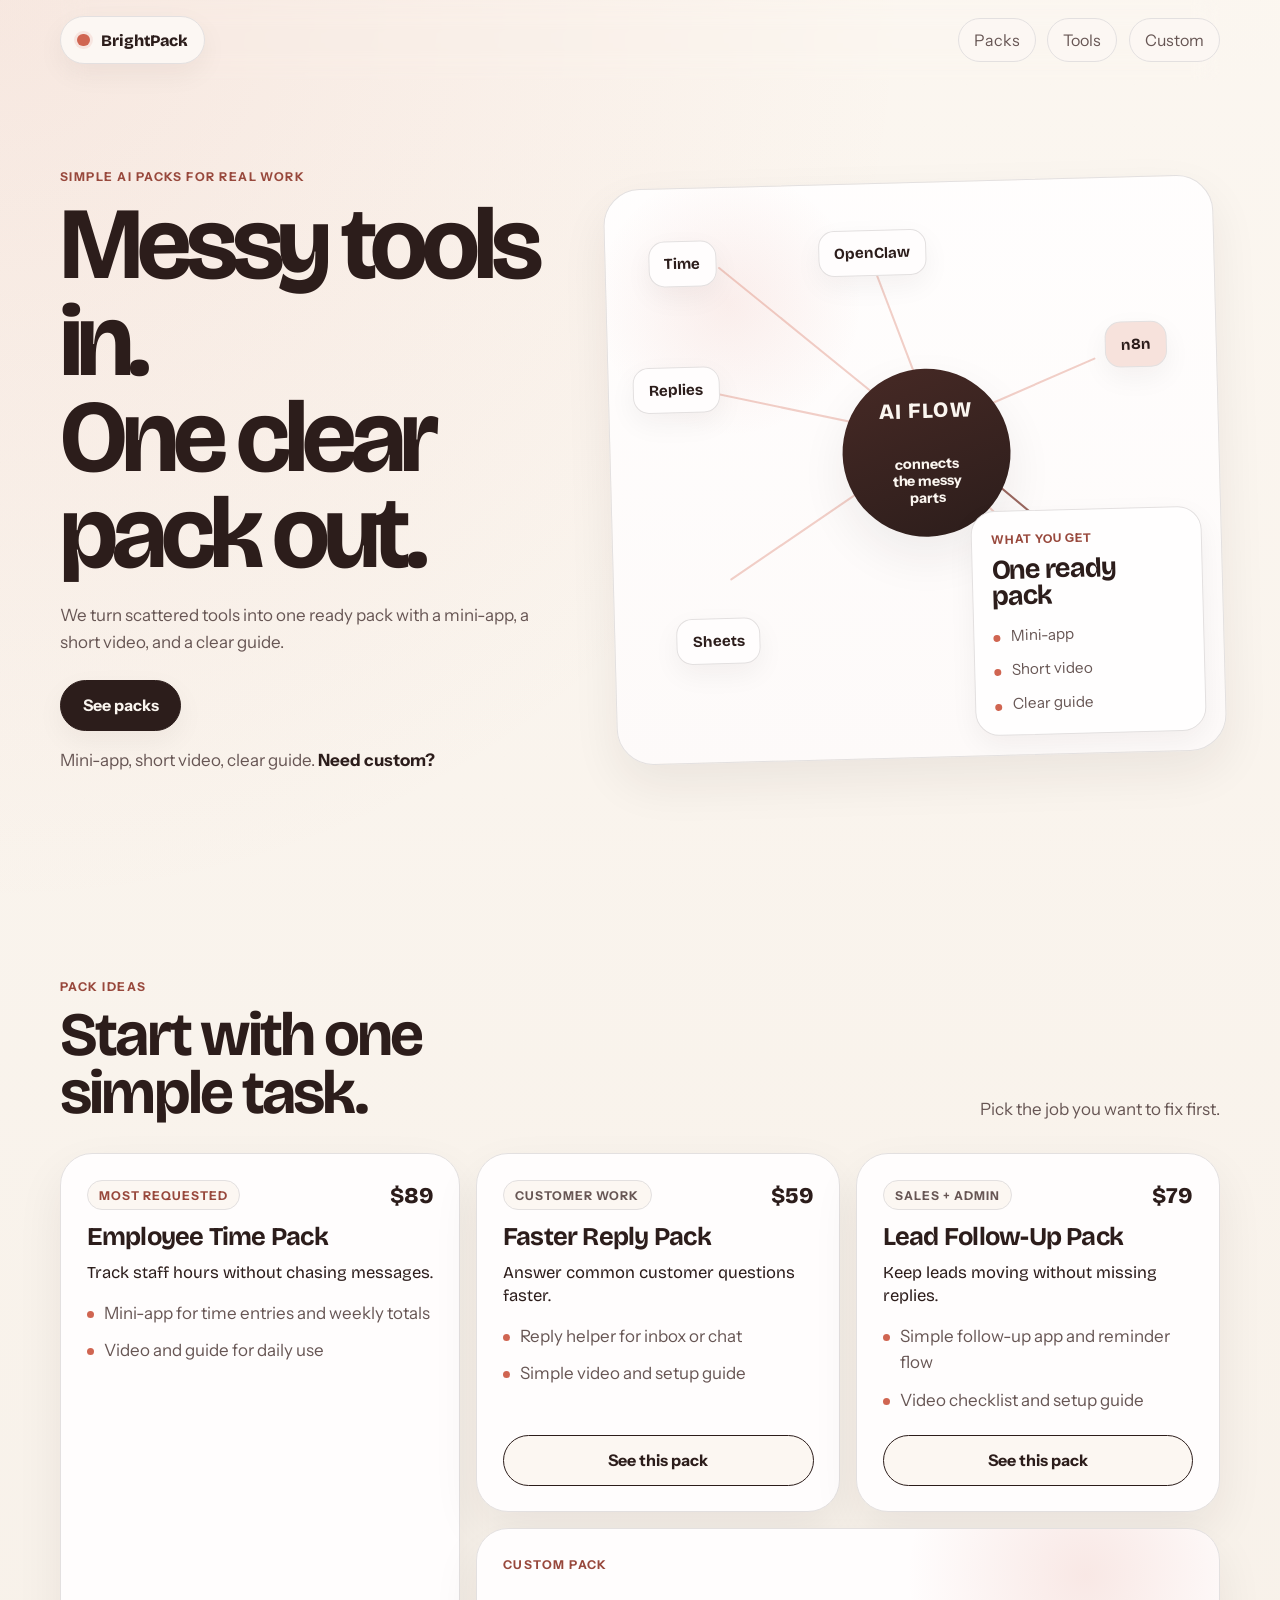
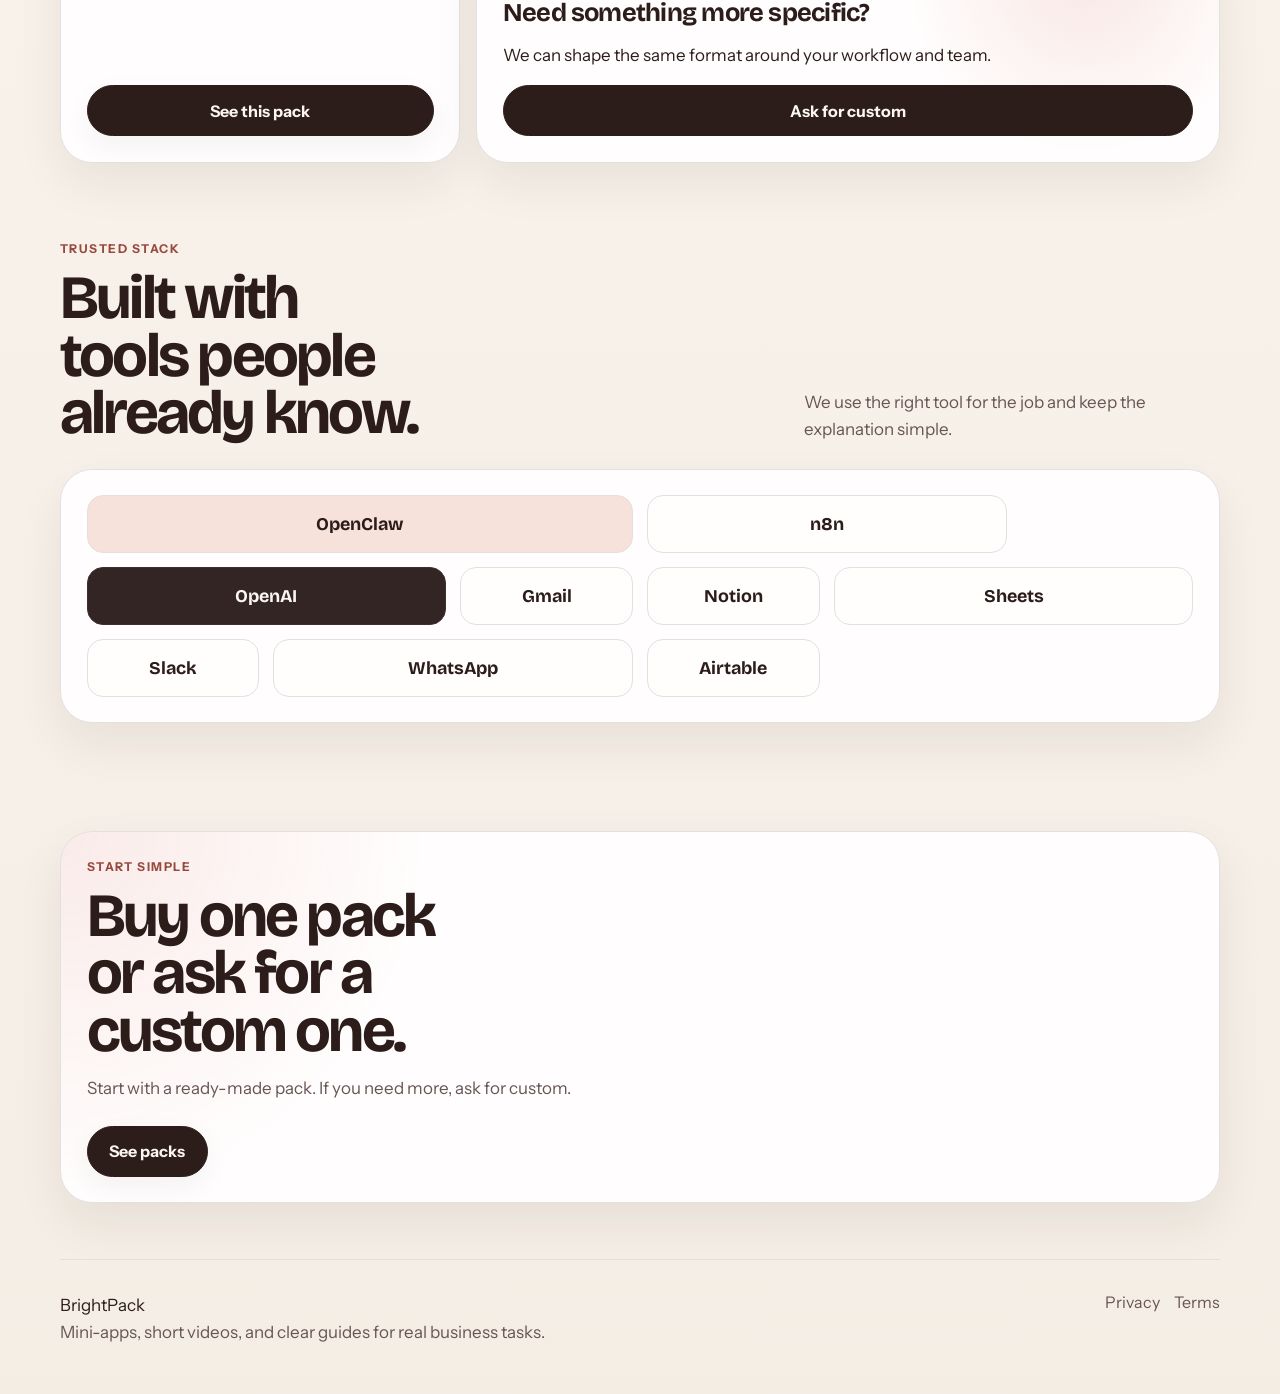
==== commit 942815af: "Simplify BrightPack landing page" ====
--- a/index.html
+++ b/index.html
@@ -37,8 +37,8 @@
         </a>
 
         <nav class="site-nav" aria-label="Primary">
-          <a href="#how">How it works</a>
           <a href="#packs">Packs</a>
+          <a href="#tools">Tools</a>
           <a href="#custom">Custom</a>
         </nav>
       </header>
@@ -49,45 +49,28 @@
             <p class="eyebrow">simple ai packs for real work</p>
             <h1>Messy tools in.<br />One clear pack out.</h1>
             <p class="hero-text">
-              We take scattered apps, tutorials, and AI tools, connect them
-              around one job, and give your team a pack they can actually use.
+              We turn scattered tools into one ready pack with a mini-app, a
+              short video, and a clear guide.
             </p>
 
             <div class="hero-actions">
-              <a class="button button-primary" href="#packs">See pack ideas</a>
-              <a class="button button-secondary" href="#custom">Ask for custom</a>
-            </div>
-
-            <div class="hero-facts" aria-label="What comes with every pack">
-              <article class="fact-card">
-                <span>Mini-app</span>
-                <p>One small tool for one real task.</p>
-              </article>
-              <article class="fact-card">
-                <span>Short video</span>
-                <p>Plain-English walkthrough for your team.</p>
-              </article>
-              <article class="fact-card">
-                <span>Clear guide</span>
-                <p>Steps, setup, and what to do next.</p>
-              </article>
-            </div>
+              <a class="button button-primary" href="#packs">See packs</a>
+            </div>
+
+            <p class="hero-note">
+              Mini-app, short video, clear guide. <a class="hero-link" href="#custom">Need custom?</a>
+            </p>
           </div>
 
           <div class="hero-stage" aria-hidden="true">
             <div class="stage-board">
-              <p class="stage-caption stage-caption-left">messy now</p>
-              <p class="stage-caption stage-caption-right">clear after</p>
-
               <svg class="stage-lines" viewBox="0 0 600 560" preserveAspectRatio="none">
                 <path d="M112 78 L294 232" />
                 <path d="M260 68 L312 214" />
                 <path d="M86 196 L275 240" />
                 <path d="M480 176 L340 232" />
                 <path d="M116 382 L276 280" />
-                <path d="M242 454 L305 302" />
-                <path d="M446 332 L340 274" />
-                <path d="M494 454 L354 300" />
+                <path d="M486 432 L354 300" />
                 <path class="path-pack" d="M346 266 L498 398" />
               </svg>
 
@@ -96,9 +79,7 @@
               <span class="node-chip node-3">Replies</span>
               <span class="node-chip node-4">n8n</span>
               <span class="node-chip node-5">Sheets</span>
-              <span class="node-chip node-6">Video</span>
-              <span class="node-chip node-7">Leads</span>
-              <span class="node-chip node-8">Team</span>
+              <span class="node-chip node-6">Team</span>
 
               <div class="ai-core">
                 <span>AI flow</span>
@@ -111,53 +92,8 @@
                 <ul>
                   <li>Mini-app</li>
                   <li>Short video</li>
-                  <li>Setup guide</li>
-                  <li>Trusted tools</li>
+                  <li>Clear guide</li>
                 </ul>
-              </article>
-            </div>
-          </div>
-        </section>
-
-        <section class="section reveal" id="how">
-          <div class="section-heading section-heading-split">
-            <div>
-              <p class="eyebrow">how it works</p>
-              <h2>We do the sorting for you.</h2>
-            </div>
-            <p class="section-lead">
-              Instead of sending you more tools to learn, we package one answer
-              for one business problem.
-            </p>
-          </div>
-
-          <div class="process-layout">
-            <article class="process-card process-card-major">
-              <span>01</span>
-              <h3>Pick the job that wastes the most time.</h3>
-              <p>
-                Start with a common need like staff time, customer replies,
-                lead follow-up, or internal help.
-              </p>
-            </article>
-
-            <div class="process-stack">
-              <article class="process-card">
-                <span>02</span>
-                <h3>Open the pack.</h3>
-                <p>
-                  You get the mini-app, the short video, the guide, and the
-                  tool list in one place.
-                </p>
-              </article>
-
-              <article class="process-card">
-                <span>03</span>
-                <h3>Use it now. Improve it later.</h3>
-                <p>
-                  Start simple, then add custom steps or more AI help when your
-                  team is ready.
-                </p>
               </article>
             </div>
           </div>
@@ -167,11 +103,10 @@
           <div class="section-heading section-heading-split">
             <div>
               <p class="eyebrow">pack ideas</p>
-              <h2>Start with the job that wastes the most time.</h2>
+              <h2>Start with one simple task.</h2>
             </div>
             <p class="section-lead">
-              Each pack solves one common question in plain language and leaves
-              room for a custom version later.
+              Pick the job you want to fix first.
             </p>
           </div>
 
@@ -183,13 +118,11 @@
               </div>
               <h3>Employee Time Pack</h3>
               <p class="pack-question">
-                How do I track staff hours without chasing screenshots,
-                spreadsheets, and messages all week?
+                Track staff hours without chasing messages.
               </p>
               <ul>
                 <li>Mini-app for time entries and weekly totals</li>
-                <li>Video for staff and managers</li>
-                <li>Guide for setup, rules, and next steps</li>
+                <li>Video and guide for daily use</li>
               </ul>
               <a class="button button-primary small" href="#buy">See this pack</a>
             </article>
@@ -201,13 +134,11 @@
               </div>
               <h3>Faster Reply Pack</h3>
               <p class="pack-question">
-                How do I answer common customer questions without writing the
-                same reply every day?
+                Answer common customer questions faster.
               </p>
               <ul>
                 <li>Reply helper for inbox or chat</li>
-                <li>Simple video for daily use</li>
-                <li>Examples for Gmail, WhatsApp, or help desk flows</li>
+                <li>Simple video and setup guide</li>
               </ul>
               <a class="button button-secondary small" href="#buy">See this pack</a>
             </article>
@@ -219,23 +150,20 @@
               </div>
               <h3>Lead Follow-Up Pack</h3>
               <p class="pack-question">
-                How do I keep leads moving without forgetting who needs a reply
-                next?
+                Keep leads moving without missing replies.
               </p>
               <ul>
                 <li>Simple follow-up app and reminder flow</li>
-                <li>Video checklist for the team</li>
-                <li>Works with Sheets, exports, or shared inboxes</li>
+                <li>Video checklist and setup guide</li>
               </ul>
               <a class="button button-secondary small" href="#buy">See this pack</a>
             </article>
 
             <aside class="custom-panel" id="custom">
               <p class="eyebrow">custom pack</p>
-              <h3>Need a version built around your team?</h3>
+              <h3>Need something more specific?</h3>
               <p>
-                If your process is specific, we can turn it into a mini-app, a
-                clear guide, and a simple rollout for your staff.
+                We can shape the same format around your workflow and team.
               </p>
               <a class="button button-primary small" href="#buy">Ask for custom</a>
             </aside>
@@ -246,11 +174,10 @@
           <div class="section-heading section-heading-split">
             <div>
               <p class="eyebrow">trusted stack</p>
-              <h2>We use tools people already recognize.</h2>
+              <h2>Built with tools people already know.</h2>
             </div>
             <p class="section-lead">
-              OpenClaw, n8n, OpenAI, Gmail, Sheets, Notion, Slack. We pick what
-              fits the job and explain it without jargon.
+              We use the right tool for the job and keep the explanation simple.
             </p>
           </div>
 
@@ -261,73 +188,11 @@
               <span class="tool-chip wide dark">OpenAI</span>
               <span class="tool-chip">Gmail</span>
               <span class="tool-chip">Notion</span>
-              <span class="tool-chip wide">Google Sheets</span>
+              <span class="tool-chip wide">Sheets</span>
               <span class="tool-chip">Slack</span>
               <span class="tool-chip wide">WhatsApp</span>
               <span class="tool-chip">Airtable</span>
             </div>
-
-            <aside class="tool-note">
-              <p class="eyebrow">why this works</p>
-              <h3>We are not inventing another platform.</h3>
-              <p>
-                We take the best pieces already out there and package them into
-                one answer your business can follow.
-              </p>
-              <ul class="note-list">
-                <li>One business problem</li>
-                <li>One mini-app</li>
-                <li>One short video</li>
-                <li>One clear guide</li>
-              </ul>
-            </aside>
-          </div>
-        </section>
-
-        <section class="section reveal" id="answers">
-          <div class="section-heading section-heading-split">
-            <div>
-              <p class="eyebrow">common questions</p>
-              <h2>What businesses usually ask first.</h2>
-            </div>
-            <p class="section-lead">
-              These are the questions we hear before a team buys its first
-              pack.
-            </p>
-          </div>
-
-          <div class="answers-grid">
-            <article class="answer">
-              <h3>Is this a new software platform?</h3>
-              <p>
-                No. It is a simple pack built from proven tools and one small
-                app.
-              </p>
-            </article>
-
-            <article class="answer">
-              <h3>Do I need to know OpenClaw or n8n first?</h3>
-              <p>
-                No. The pack shows what each tool does, where it fits, and what
-                your team should click next.
-              </p>
-            </article>
-
-            <article class="answer">
-              <h3>Can a small team use this?</h3>
-              <p>
-                Yes. The packs are built to feel simple for first-time buyers,
-                not just technical teams.
-              </p>
-            </article>
-
-            <article class="answer">
-              <h3>What if our process is more specific?</h3>
-              <p>
-                Then we turn the same idea into a custom pack for your
-                workflow, team, and tools.
-              </p>
-            </article>
           </div>
         </section>
 
@@ -337,21 +202,12 @@
               <p class="eyebrow">start simple</p>
               <h2>Buy one pack or ask for a custom one.</h2>
               <p class="cta-text">
-                Start with a ready-made answer. If your workflow is bigger, we
-                shape a custom pack around your team.
+                Start with a ready-made pack. If you need more, ask for custom.
               </p>
 
               <div class="hero-actions">
-                <a class="button button-primary" href="#packs">See pack ideas</a>
-                <a class="button button-secondary" href="#custom">Ask for custom</a>
-              </div>
-            </div>
-
-            <div class="cta-stack" aria-hidden="true">
-              <p>Ready pack</p>
-              <p>Custom pack</p>
-              <p>Plain-English video</p>
-              <p>Setup guide</p>
+                <a class="button button-primary" href="#packs">See packs</a>
+              </div>
             </div>
           </div>
         </section>
--- a/styles.css
+++ b/styles.css
@@ -1,21 +1,20 @@
 :root {
   color-scheme: light;
-  --paper: oklch(97.2% 0.012 74);
-  --paper-deep: oklch(94.2% 0.018 70);
-  --surface: color-mix(in oklch, white 78%, var(--paper));
-  --surface-strong: color-mix(in oklch, white 88%, var(--paper));
-  --ink: oklch(24% 0.03 30);
-  --ink-soft: oklch(48% 0.028 30);
-  --accent: oklch(67% 0.18 32);
-  --accent-deep: oklch(53% 0.145 29);
-  --accent-soft: oklch(92% 0.045 37);
-  --line: color-mix(in oklch, var(--ink) 14%, white);
-  --shadow-soft: 0 24px 64px color-mix(in oklch, var(--ink) 10%, transparent);
-  --shadow-accent: 0 32px 96px color-mix(in oklch, var(--accent-deep) 18%, transparent);
-  --radius-lg: 2.35rem;
-  --radius-md: 1.45rem;
+  --paper: oklch(97.6% 0.01 74);
+  --paper-deep: oklch(95.1% 0.014 72);
+  --surface: color-mix(in oklch, white 82%, var(--paper));
+  --ink: oklch(25% 0.024 28);
+  --ink-soft: oklch(47% 0.022 28);
+  --accent: oklch(63% 0.14 32);
+  --accent-deep: oklch(50% 0.11 30);
+  --accent-soft: oklch(92% 0.028 36);
+  --line: color-mix(in oklch, var(--ink) 12%, white);
+  --shadow-soft: 0 20px 48px color-mix(in oklch, var(--ink) 7%, transparent);
+  --shadow-sm: 0 10px 28px color-mix(in oklch, var(--ink) 5%, transparent);
+  --radius-lg: 2rem;
+  --radius-md: 1.3rem;
   --radius-sm: 999px;
-  --content: min(1240px, calc(100vw - 2rem));
+  --content: min(1160px, calc(100vw - 2rem));
   --ease-out: cubic-bezier(0.22, 1, 0.36, 1);
 }
 
@@ -35,8 +34,7 @@
   font-family: "Instrument Sans", sans-serif;
   color: var(--ink);
   background:
-    radial-gradient(circle at 0% 0%, color-mix(in oklch, var(--accent) 18%, transparent), transparent 30%),
-    radial-gradient(circle at 100% 14%, color-mix(in oklch, var(--accent) 10%, transparent), transparent 24%),
+    radial-gradient(circle at top left, color-mix(in oklch, var(--accent) 10%, transparent), transparent 28%),
     linear-gradient(180deg, var(--paper) 0%, var(--paper-deep) 100%);
 }
 
@@ -46,10 +44,10 @@
   inset: 0;
   pointer-events: none;
   background-image:
-    linear-gradient(color-mix(in oklch, var(--ink) 4%, transparent) 1px, transparent 1px),
-    linear-gradient(90deg, color-mix(in oklch, var(--ink) 4%, transparent) 1px, transparent 1px);
-  background-size: 34px 34px;
-  opacity: 0.22;
+    linear-gradient(color-mix(in oklch, var(--ink) 2.5%, transparent) 1px, transparent 1px),
+    linear-gradient(90deg, color-mix(in oklch, var(--ink) 2.5%, transparent) 1px, transparent 1px);
+  background-size: 42px 42px;
+  opacity: 0.14;
 }
 
 a {
@@ -67,15 +65,16 @@
   max-width: 100%;
 }
 
-.page-shell,
-.legal-shell {
-  position: relative;
+.page-shell {
   width: var(--content);
   margin: 0 auto;
-}
-
-.page-shell {
-  padding-bottom: 2.5rem;
+  padding-bottom: 2rem;
+}
+
+.legal-shell {
+  width: min(860px, calc(100vw - 2rem));
+  margin: 0 auto;
+  padding: 1.5rem 0 4rem;
 }
 
 .skip-link {
@@ -83,7 +82,7 @@
   left: 1rem;
   top: -3rem;
   z-index: 30;
-  padding: 0.85rem 1rem;
+  padding: 0.8rem 1rem;
   border-radius: 1rem;
   background: var(--ink);
   color: var(--paper);
@@ -103,48 +102,45 @@
   justify-content: space-between;
   gap: 1rem;
   padding: 1rem 0;
-  backdrop-filter: blur(14px);
+  backdrop-filter: blur(12px);
 }
 
 .brand,
 .site-nav a,
 .legal-back {
   border: 1px solid var(--line);
-  background: color-mix(in oklch, var(--paper) 82%, white);
+  background: color-mix(in oklch, var(--paper) 84%, white);
 }
 
 .brand {
   display: inline-flex;
   align-items: center;
-  gap: 0.75rem;
-  padding: 0.9rem 1.1rem;
+  gap: 0.7rem;
+  padding: 0.85rem 1rem;
   border-radius: var(--radius-sm);
   font-family: "Bricolage Grotesque", sans-serif;
   font-weight: 800;
-  letter-spacing: 0.01em;
-  box-shadow: 0 10px 20px color-mix(in oklch, var(--ink) 5%, transparent);
+  box-shadow: var(--shadow-sm);
 }
 
 .brand-mark {
-  width: 0.9rem;
+  width: 0.8rem;
   aspect-ratio: 1;
   border-radius: 50%;
-  background:
-    radial-gradient(circle at 30% 30%, color-mix(in oklch, white 48%, var(--accent)), var(--accent));
-  box-shadow: 0 0 0 0.22rem color-mix(in oklch, var(--accent) 16%, transparent);
+  background: var(--accent);
+  box-shadow: 0 0 0 0.18rem color-mix(in oklch, var(--accent) 12%, transparent);
 }
 
 .site-nav {
   display: flex;
   align-items: center;
   flex-wrap: wrap;
-  justify-content: flex-end;
   gap: 0.7rem;
 }
 
 .site-nav a,
 .legal-back {
-  padding: 0.75rem 1rem;
+  padding: 0.7rem 0.95rem;
   border-radius: var(--radius-sm);
   color: var(--ink-soft);
   transition:
@@ -157,30 +153,26 @@
 .site-nav a:focus-visible,
 .legal-back:hover,
 .legal-back:focus-visible {
-  transform: translateY(-2px);
-  border-color: color-mix(in oklch, var(--accent) 44%, var(--line));
+  transform: translateY(-1px);
+  border-color: color-mix(in oklch, var(--accent) 36%, var(--line));
   color: var(--ink);
-}
-
-.site-main {
-  position: relative;
 }
 
 .hero {
   display: grid;
-  grid-template-columns: minmax(0, 0.86fr) minmax(0, 1.14fr);
-  gap: clamp(2rem, 5vw, 5rem);
+  grid-template-columns: minmax(0, 0.9fr) minmax(0, 1.1fr);
+  gap: clamp(1.8rem, 4vw, 4rem);
   align-items: center;
   min-height: calc(100dvh - 5rem);
-  padding: clamp(1.5rem, 4vw, 2.5rem) 0 clamp(3rem, 7vw, 6rem);
+  padding: clamp(1.2rem, 3vw, 2rem) 0 clamp(2.8rem, 6vw, 4.5rem);
 }
 
 .eyebrow {
-  margin: 0 0 0.8rem;
+  margin: 0 0 0.7rem;
   color: var(--accent-deep);
-  font-size: 0.78rem;
+  font-size: 0.76rem;
   font-weight: 700;
-  letter-spacing: 0.14em;
+  letter-spacing: 0.12em;
   text-transform: uppercase;
 }
 
@@ -189,40 +181,37 @@
 h3 {
   margin: 0;
   font-family: "Bricolage Grotesque", sans-serif;
-  line-height: 0.92;
+  line-height: 0.94;
 }
 
 h1 {
   max-width: 9ch;
-  font-size: clamp(4rem, 10vw, 8rem);
-  letter-spacing: -0.07em;
+  font-size: clamp(3.4rem, 8vw, 6.6rem);
+  letter-spacing: -0.06em;
   text-wrap: balance;
 }
 
 h2 {
   max-width: 11ch;
-  font-size: clamp(2.4rem, 5.5vw, 4.8rem);
-  letter-spacing: -0.055em;
+  font-size: clamp(2.1rem, 4.8vw, 3.9rem);
+  letter-spacing: -0.045em;
   text-wrap: balance;
 }
 
 h3 {
-  font-size: clamp(1.45rem, 2.3vw, 2rem);
+  font-size: clamp(1.35rem, 2vw, 1.8rem);
   letter-spacing: -0.03em;
 }
 
 p,
 li {
-  font-size: clamp(1rem, 1.4vw, 1.1rem);
-  line-height: 1.6;
+  font-size: clamp(1rem, 1.35vw, 1.06rem);
+  line-height: 1.58;
 }
 
 .hero-text,
 .section-lead,
-.process-card p,
 .pack li,
-.tool-note p:last-of-type,
-.answer p,
 .cta-text,
 .site-footer p:last-child,
 .legal-lead,
@@ -232,24 +221,23 @@
 }
 
 .hero-text {
-  max-width: 34rem;
-  margin: 1.4rem 0 0;
-  font-size: clamp(1.05rem, 1.6vw, 1.2rem);
+  max-width: 31rem;
+  margin: 1.25rem 0 0;
 }
 
 .hero-actions {
   display: flex;
   flex-wrap: wrap;
   gap: 0.9rem;
-  margin-top: 1.9rem;
+  margin-top: 1.5rem;
 }
 
 .button {
   display: inline-flex;
   align-items: center;
   justify-content: center;
-  min-height: 3.35rem;
-  padding: 0.95rem 1.45rem;
+  min-height: 3.15rem;
+  padding: 0.9rem 1.35rem;
   border: 1px solid var(--ink);
   border-radius: var(--radius-sm);
   font-weight: 700;
@@ -263,141 +251,78 @@
 
 .button:hover,
 .button:focus-visible {
-  transform: translateY(-2px);
+  transform: translateY(-1px);
 }
 
 .button:active {
-  transform: translateY(0) scale(0.98);
+  transform: scale(0.98);
 }
 
 .button-primary {
   background: var(--ink);
   color: var(--paper);
-  box-shadow: var(--shadow-accent);
+  box-shadow: var(--shadow-sm);
 }
 
 .button-secondary {
-  background: color-mix(in oklch, var(--paper) 84%, white);
+  background: color-mix(in oklch, var(--paper) 86%, white);
   color: var(--ink);
 }
 
 .small {
-  min-height: 3rem;
-  padding-inline: 1.15rem;
-}
-
-.hero-facts {
-  display: grid;
-  grid-template-columns: repeat(3, minmax(0, 1fr));
-  gap: 1rem;
-  margin-top: 2.3rem;
-  max-width: 40rem;
-}
-
-.fact-card {
-  padding-top: 1rem;
-  border-top: 1px solid var(--line);
-}
-
-.fact-card span {
-  display: block;
-  font-family: "Bricolage Grotesque", sans-serif;
-  font-size: 1.05rem;
+  min-height: 2.9rem;
+  padding-inline: 1.1rem;
+}
+
+.hero-note {
+  margin: 1rem 0 0;
+  color: var(--ink-soft);
+}
+
+.hero-link {
+  color: var(--ink);
   font-weight: 700;
 }
 
-.fact-card p {
-  margin: 0.45rem 0 0;
-  font-size: 0.98rem;
-  color: var(--ink-soft);
-}
-
 .hero-stage {
-  position: relative;
   display: flex;
   justify-content: flex-end;
   align-items: center;
-  min-height: 44rem;
+  min-height: 38rem;
 }
 
 .stage-board {
   position: relative;
-  width: min(100%, 47rem);
-  min-height: 42rem;
+  width: min(100%, 43rem);
+  min-height: 36rem;
   border: 1px solid var(--line);
-  border-radius: 2.7rem;
+  border-radius: 2.3rem;
   background:
-    radial-gradient(circle at 16% 18%, color-mix(in oklch, var(--accent) 16%, transparent), transparent 22%),
-    radial-gradient(circle at 76% 78%, color-mix(in oklch, var(--accent) 10%, transparent), transparent 24%),
-    linear-gradient(180deg, color-mix(in oklch, white 82%, var(--paper)), color-mix(in oklch, white 68%, var(--paper-deep)));
+    radial-gradient(circle at 20% 20%, color-mix(in oklch, var(--accent) 10%, transparent), transparent 20%),
+    linear-gradient(180deg, color-mix(in oklch, white 84%, var(--paper)), color-mix(in oklch, white 74%, var(--paper-deep)));
   box-shadow: var(--shadow-soft);
   overflow: hidden;
-  transform: rotate(-5deg);
-}
-
-.stage-board::before {
-  content: "";
-  position: absolute;
-  inset: 1rem;
-  border: 1px dashed color-mix(in oklch, var(--ink) 12%, white);
-  border-radius: 2rem;
-  opacity: 0.55;
-}
-
-.stage-board::after {
-  content: "";
-  position: absolute;
-  inset: 0;
-  background-image: radial-gradient(circle, color-mix(in oklch, var(--ink) 6%, transparent) 1px, transparent 1px);
-  background-size: 18px 18px;
-  opacity: 0.25;
-  mask-image: linear-gradient(180deg, black, transparent 90%);
-}
-
-.stage-caption {
-  position: absolute;
-  z-index: 5;
-  margin: 0;
-  padding: 0.55rem 0.8rem;
-  border: 1px solid var(--line);
-  border-radius: var(--radius-sm);
-  background: color-mix(in oklch, var(--paper) 82%, white);
-  font-size: 0.72rem;
-  font-weight: 700;
-  letter-spacing: 0.1em;
-  text-transform: uppercase;
-}
-
-.stage-caption-left {
-  left: 1.2rem;
-  top: 1.2rem;
-}
-
-.stage-caption-right {
-  right: 1.2rem;
-  top: 1.2rem;
+  transform: rotate(-1.5deg);
 }
 
 .stage-lines {
   position: absolute;
   inset: 0;
-  z-index: 1;
   width: 100%;
   height: 100%;
+  z-index: 1;
 }
 
 .stage-lines path {
   fill: none;
-  stroke: color-mix(in oklch, var(--accent) 56%, transparent);
-  stroke-dasharray: 10 10;
+  stroke: color-mix(in oklch, var(--accent) 38%, transparent);
   stroke-linecap: round;
-  stroke-width: 2.4;
-  opacity: 0.9;
+  stroke-width: 2;
+  opacity: 0.8;
 }
 
 .stage-lines .path-pack {
-  stroke: color-mix(in oklch, var(--accent) 80%, var(--ink));
-  stroke-width: 3;
+  stroke: color-mix(in oklch, var(--accent) 56%, var(--ink));
 }
 
 .node-chip {
@@ -406,86 +331,61 @@
   display: inline-flex;
   align-items: center;
   justify-content: center;
-  min-height: 3.1rem;
-  padding: 0.8rem 1rem;
+  min-height: 2.9rem;
+  padding: 0.72rem 0.95rem;
   border: 1px solid var(--line);
-  border-radius: 1.1rem;
-  background: color-mix(in oklch, white 80%, transparent);
-  box-shadow: 0 14px 28px color-mix(in oklch, var(--ink) 8%, transparent);
+  border-radius: 1rem;
+  background: color-mix(in oklch, white 82%, var(--paper));
+  box-shadow: var(--shadow-sm);
   font-family: "Bricolage Grotesque", sans-serif;
+  font-size: 0.95rem;
   font-weight: 700;
-  font-size: 0.98rem;
 }
 
 .node-1 {
-  left: 6%;
+  left: 7%;
+  top: 9%;
+}
+
+.node-2 {
+  left: 35%;
   top: 8%;
-  transform: rotate(-8deg);
-}
-
-.node-2 {
-  left: 33%;
-  top: 5%;
-  transform: rotate(5deg);
 }
 
 .node-3 {
-  left: 2%;
+  left: 4%;
   top: 31%;
-  transform: rotate(-5deg);
-  background: var(--ink);
-  border-color: var(--ink);
-  color: var(--paper);
 }
 
 .node-4 {
-  right: 7%;
-  top: 26%;
-  transform: rotate(6deg);
-  background: color-mix(in oklch, var(--accent-soft) 82%, white);
+  right: 8%;
+  top: 25%;
+  background: color-mix(in oklch, var(--accent-soft) 90%, white);
 }
 
 .node-5 {
-  left: 8%;
-  bottom: 20%;
-  transform: rotate(4deg);
+  left: 10%;
+  bottom: 17%;
 }
 
 .node-6 {
-  left: 28%;
-  bottom: 7%;
-  transform: rotate(-6deg);
-}
-
-.node-7 {
-  right: 17%;
-  top: 54%;
-  transform: rotate(5deg);
-}
-
-.node-8 {
-  right: 7%;
-  bottom: 8%;
-  transform: rotate(-4deg);
-  background: var(--ink);
-  border-color: var(--ink);
-  color: var(--paper);
+  right: 12%;
+  bottom: 10%;
 }
 
 .ai-core {
   position: absolute;
   left: 52%;
-  top: 46%;
+  top: 47%;
   z-index: 4;
   display: grid;
   place-items: center;
-  width: 12rem;
+  width: 10.5rem;
   aspect-ratio: 1;
   padding: 1rem;
   border-radius: 50%;
-  background:
-    radial-gradient(circle at 30% 30%, color-mix(in oklch, white 22%, var(--accent)), var(--ink));
-  box-shadow: var(--shadow-accent);
+  background: linear-gradient(160deg, color-mix(in oklch, var(--accent) 18%, var(--ink)), var(--ink));
+  box-shadow: var(--shadow-soft);
   color: var(--paper);
   text-align: center;
   transform: translate(-50%, -50%);
@@ -499,30 +399,29 @@
 
 .ai-core span {
   font-family: "Bricolage Grotesque", sans-serif;
-  font-size: 1.6rem;
+  font-size: 1.35rem;
   font-weight: 800;
-  letter-spacing: 0.06em;
+  letter-spacing: 0.04em;
   text-transform: uppercase;
 }
 
 .ai-core strong {
-  margin-top: 0.4rem;
-  font-size: 0.98rem;
+  margin-top: 0.35rem;
+  font-size: 0.9rem;
   line-height: 1.2;
 }
 
 .result-pack {
   position: absolute;
-  right: 1.35rem;
-  bottom: 1.35rem;
+  right: 1.2rem;
+  bottom: 1.2rem;
   z-index: 5;
-  width: min(100%, 16rem);
-  padding: 1.35rem;
+  width: 14.4rem;
+  padding: 1.15rem;
   border: 1px solid var(--line);
-  border-radius: 1.9rem;
-  background: color-mix(in oklch, white 86%, var(--paper));
-  box-shadow: var(--shadow-soft);
-  transform: rotate(6deg);
+  border-radius: 1.5rem;
+  background: color-mix(in oklch, white 90%, var(--paper));
+  box-shadow: var(--shadow-sm);
 }
 
 .pack-kicker {
@@ -530,161 +429,102 @@
   color: var(--accent-deep);
   font-size: 0.74rem;
   font-weight: 700;
-  letter-spacing: 0.1em;
+  letter-spacing: 0.08em;
   text-transform: uppercase;
 }
 
 .result-pack h2 {
-  margin-top: 0.6rem;
-  font-size: 1.9rem;
+  margin-top: 0.55rem;
   max-width: 8ch;
+  font-size: 1.7rem;
 }
 
 .result-pack ul,
 .pack ul,
-.note-list,
 .legal-list {
-  margin: 1rem 0 0;
+  list-style: none;
+  margin: 0.9rem 0 0;
   padding: 0;
-  list-style: none;
 }
 
 .result-pack li,
 .pack li,
-.note-list li,
 .legal-list li {
   position: relative;
-  padding-left: 1.25rem;
+  padding-left: 1.1rem;
 }
 
 .result-pack li + li,
 .pack li + li,
-.note-list li + li,
 .legal-list li + li {
-  margin-top: 0.7rem;
+  margin-top: 0.65rem;
 }
 
 .result-pack li::before,
 .pack li::before,
-.note-list li::before,
 .legal-list li::before {
   content: "";
   position: absolute;
   left: 0;
   top: 0.7rem;
-  width: 0.5rem;
-  height: 0.5rem;
+  width: 0.45rem;
+  height: 0.45rem;
   border-radius: 50%;
   background: var(--accent);
 }
 
 .result-pack li {
   color: var(--ink-soft);
-  font-size: 0.98rem;
+  font-size: 0.95rem;
 }
 
 .section {
-  padding-top: clamp(3.5rem, 7vw, 7rem);
+  padding-top: clamp(3rem, 6vw, 5.5rem);
 }
 
 .section-heading {
   display: grid;
-  gap: 0.9rem;
+  gap: 0.8rem;
 }
 
 .section-heading-split {
-  grid-template-columns: minmax(0, 0.9fr) minmax(18rem, 1fr);
+  grid-template-columns: minmax(0, 0.88fr) minmax(14rem, 0.9fr);
   align-items: end;
-  gap: 1.5rem;
+  gap: 1.25rem;
 }
 
 .section-lead {
   margin: 0;
   justify-self: end;
-  max-width: 33rem;
-}
-
-.process-layout,
-.packs-layout,
-.tools-frame,
-.answers-grid,
-.cta-panel {
-  margin-top: 2.3rem;
-}
-
-.process-layout {
+  max-width: 26rem;
+}
+
+.packs-layout {
   display: grid;
-  grid-template-columns: minmax(0, 1.08fr) minmax(0, 0.92fr);
+  grid-template-columns: minmax(0, 1.1fr) minmax(0, 1fr) minmax(0, 1fr);
+  grid-template-areas:
+    "major reply lead"
+    "major custom custom";
   gap: 1rem;
-}
-
-.process-stack {
-  display: grid;
-  gap: 1rem;
-}
-
-.process-card,
+  margin-top: 1.9rem;
+}
+
 .pack,
 .custom-panel,
-.tool-note,
-.answer,
 .cta-panel,
+.tool-wall,
 .legal-card {
   border: 1px solid var(--line);
   border-radius: var(--radius-lg);
+  background: var(--surface);
   box-shadow: var(--shadow-soft);
 }
 
-.process-card,
 .pack,
 .custom-panel,
-.tool-note,
-.answer,
+.cta-panel,
 .legal-card {
-  padding: clamp(1.4rem, 2.4vw, 2rem);
-}
-
-.process-card,
-.pack,
-.tool-note,
-.answer,
-.legal-card {
-  background: var(--surface);
-}
-
-.process-card-major,
-.pack-major,
-.cta-panel {
-  background:
-    radial-gradient(circle at top left, color-mix(in oklch, var(--accent) 20%, transparent), transparent 32%),
-    color-mix(in oklch, white 74%, var(--paper));
-}
-
-.process-card span {
-  color: var(--accent-deep);
-  font-family: "Bricolage Grotesque", sans-serif;
-  font-size: 0.8rem;
-  font-weight: 800;
-  letter-spacing: 0.12em;
-}
-
-.process-card h3 {
-  margin-top: 0.9rem;
-}
-
-.process-card p {
-  margin: 0.8rem 0 0;
-  max-width: 32ch;
-}
-
-.packs-layout {
-  display: grid;
-  grid-template-columns: minmax(0, 1.15fr) minmax(0, 0.85fr) minmax(0, 0.85fr);
-  grid-template-areas:
-    "major reply custom"
-    "major lead custom";
-  gap: 1rem;
-  align-items: stretch;
+  padding: clamp(1.3rem, 2vw, 1.7rem);
 }
 
 .pack {
@@ -709,24 +549,8 @@
   display: flex;
   flex-direction: column;
   background:
-    radial-gradient(circle at 80% 18%, color-mix(in oklch, var(--accent) 24%, transparent), transparent 28%),
-    var(--ink);
-  color: var(--paper);
-}
-
-.custom-panel .eyebrow {
-  color: color-mix(in oklch, var(--paper) 68%, var(--accent-soft));
-}
-
-.custom-panel p:last-of-type {
-  color: color-mix(in oklch, var(--paper) 74%, var(--accent-soft));
-}
-
-.custom-panel .button-primary {
-  background: var(--paper);
-  border-color: var(--paper);
-  box-shadow: none;
-  color: var(--ink);
+    radial-gradient(circle at 82% 20%, color-mix(in oklch, var(--accent) 14%, transparent), transparent 28%),
+    color-mix(in oklch, white 84%, var(--paper));
 }
 
 .pack-meta {
@@ -736,20 +560,16 @@
   gap: 1rem;
 }
 
-.pill,
-.cta-stack p {
+.pill {
   display: inline-flex;
   align-items: center;
   justify-content: center;
+  padding: 0.42rem 0.72rem;
   border: 1px solid var(--line);
   border-radius: var(--radius-sm);
-  background: color-mix(in oklch, var(--paper) 82%, white);
-}
-
-.pill {
-  padding: 0.42rem 0.75rem;
+  background: color-mix(in oklch, var(--paper) 86%, white);
   color: var(--accent-deep);
-  font-size: 0.78rem;
+  font-size: 0.76rem;
   font-weight: 700;
   letter-spacing: 0.08em;
   text-transform: uppercase;
@@ -761,25 +581,25 @@
 
 .pack-price {
   font-family: "Bricolage Grotesque", sans-serif;
-  font-size: 1.5rem;
+  font-size: 1.4rem;
   font-weight: 800;
 }
 
 .pack h3,
 .custom-panel h3 {
-  margin-top: 1rem;
+  margin-top: 0.95rem;
 }
 
 .pack-question {
-  margin: 0.9rem 0 0;
+  margin: 0.8rem 0 0;
   color: var(--ink);
   font-family: "Bricolage Grotesque", sans-serif;
-  font-size: 1.1rem;
-  line-height: 1.35;
+  font-size: 1.04rem;
+  line-height: 1.38;
 }
 
 .pack ul {
-  margin-bottom: 1.5rem;
+  margin-bottom: 1.35rem;
 }
 
 .pack .button,
@@ -787,37 +607,32 @@
   margin-top: auto;
 }
 
+.custom-panel .button-primary {
+  box-shadow: none;
+}
+
 .tools-frame {
-  display: grid;
-  grid-template-columns: minmax(0, 1.12fr) minmax(0, 0.88fr);
-  gap: 1rem;
+  margin-top: 1.6rem;
 }
 
 .tool-wall {
   display: grid;
   grid-template-columns: repeat(6, minmax(0, 1fr));
-  gap: 1rem;
-  padding: clamp(1.4rem, 2.3vw, 2rem);
-  border: 1px solid var(--line);
-  border-radius: var(--radius-lg);
-  background:
-    radial-gradient(circle at top left, color-mix(in oklch, var(--accent) 16%, transparent), transparent 32%),
-    color-mix(in oklch, white 82%, var(--paper));
-  box-shadow: var(--shadow-soft);
+  gap: 0.9rem;
+  padding: clamp(1.2rem, 2vw, 1.6rem);
 }
 
 .tool-chip {
   display: inline-flex;
   align-items: center;
   justify-content: center;
-  min-height: 4rem;
-  padding: 0.9rem 1rem;
+  min-height: 3.6rem;
+  padding: 0.85rem 1rem;
   border: 1px solid var(--line);
-  border-radius: 1.15rem;
-  background: color-mix(in oklch, white 78%, transparent);
-  box-shadow: 0 14px 28px color-mix(in oklch, var(--ink) 7%, transparent);
+  border-radius: 1rem;
+  background: color-mix(in oklch, white 86%, var(--paper));
   font-family: "Bricolage Grotesque", sans-serif;
-  font-size: clamp(1rem, 1.8vw, 1.25rem);
+  font-size: clamp(0.98rem, 1.6vw, 1.12rem);
   font-weight: 700;
 }
 
@@ -830,65 +645,25 @@
 }
 
 .tool-chip.accent {
-  background: color-mix(in oklch, var(--accent-soft) 90%, white);
+  background: color-mix(in oklch, var(--accent-soft) 92%, white);
 }
 
 .tool-chip.dark {
-  background: var(--ink);
-  border-color: var(--ink);
+  background: color-mix(in oklch, var(--ink) 96%, white);
+  border-color: color-mix(in oklch, var(--ink) 90%, white);
   color: var(--paper);
 }
 
-.tool-note h3 {
-  margin-top: 0.2rem;
-}
-
-.tool-note p:last-of-type {
-  margin-top: 1rem;
-}
-
-.answers-grid {
-  display: grid;
-  grid-template-columns: repeat(2, minmax(0, 1fr));
-  gap: 1rem;
-}
-
-.answer {
-  border-top: 4px solid color-mix(in oklch, var(--accent) 55%, white);
-}
-
-.answer p {
-  margin: 0.8rem 0 0;
-  max-width: 40ch;
-}
-
 .cta-panel {
-  display: grid;
-  grid-template-columns: minmax(0, 0.95fr) minmax(15rem, 0.85fr);
-  gap: 1.5rem;
-  align-items: end;
-  padding: clamp(1.6rem, 3vw, 2.4rem);
+  margin-top: 1.9rem;
+  background:
+    radial-gradient(circle at top left, color-mix(in oklch, var(--accent) 12%, transparent), transparent 30%),
+    color-mix(in oklch, white 84%, var(--paper));
 }
 
 .cta-text {
-  margin-top: 1rem;
-  max-width: 34rem;
-}
-
-.cta-stack {
-  display: flex;
-  flex-wrap: wrap;
-  justify-content: flex-end;
-  align-content: flex-start;
-  gap: 0.75rem;
-}
-
-.cta-stack p {
-  margin: 0;
-  min-height: 3.25rem;
-  padding: 0.75rem 1rem;
-  font-family: "Bricolage Grotesque", sans-serif;
-  font-weight: 700;
+  margin-top: 0.9rem;
+  max-width: 32rem;
 }
 
 .site-footer {
@@ -896,8 +671,8 @@
   align-items: flex-start;
   justify-content: space-between;
   gap: 1rem;
-  margin-top: 4rem;
-  padding: 2.25rem 0 1rem;
+  margin-top: 3.5rem;
+  padding: 2rem 0 1rem;
   border-top: 1px solid var(--line);
 }
 
@@ -919,9 +694,8 @@
   min-height: 100dvh;
 }
 
-.legal-shell {
-  width: min(860px, calc(100vw - 2rem));
-  padding: 1.4rem 0 4rem;
+.legal-back {
+  display: inline-flex;
 }
 
 .legal-card {
@@ -930,11 +704,7 @@
 
 .legal-card h1 {
   max-width: 10ch;
-  font-size: clamp(2.8rem, 7vw, 4.5rem);
-}
-
-.legal-back {
-  display: inline-flex;
+  font-size: clamp(2.8rem, 7vw, 4.2rem);
 }
 
 .legal-lead {
@@ -942,12 +712,12 @@
 }
 
 .legal-section + .legal-section {
-  margin-top: 2rem;
+  margin-top: 1.8rem;
 }
 
 .legal-section h2 {
-  font-size: clamp(1.6rem, 3vw, 2.2rem);
   max-width: none;
+  font-size: clamp(1.55rem, 3vw, 2.1rem);
 }
 
 .legal-section p,
@@ -957,10 +727,10 @@
 
 .reveal {
   opacity: 0;
-  transform: translateY(28px);
+  transform: translateY(24px);
   transition:
-    opacity 650ms var(--ease-out),
-    transform 650ms var(--ease-out);
+    opacity 520ms var(--ease-out),
+    transform 520ms var(--ease-out);
 }
 
 .reveal.is-visible {
@@ -970,16 +740,13 @@
 
 a:focus-visible,
 button:focus-visible {
-  outline: 3px solid color-mix(in oklch, var(--accent) 75%, white);
+  outline: 3px solid color-mix(in oklch, var(--accent) 60%, white);
   outline-offset: 4px;
 }
 
-@media (max-width: 1080px) {
+@media (max-width: 1040px) {
   .hero,
-  .section-heading-split,
-  .process-layout,
-  .tools-frame,
-  .cta-panel {
+  .section-heading-split {
     grid-template-columns: 1fr;
   }
 
@@ -988,7 +755,7 @@
   }
 
   .hero-stage {
-    min-height: 36rem;
+    min-height: 33rem;
   }
 
   .stage-board {
@@ -1003,12 +770,8 @@
     grid-template-columns: repeat(2, minmax(0, 1fr));
     grid-template-areas:
       "major major"
-      "reply custom"
-      "lead custom";
-  }
-
-  .cta-stack {
-    justify-content: flex-start;
+      "reply lead"
+      "custom custom";
   }
 }
 
@@ -1019,26 +782,82 @@
   }
 
   .site-header {
+    flex-direction: column;
     align-items: flex-start;
-    flex-direction: column;
-  }
-
-  .site-nav {
-    justify-content: flex-start;
-  }
-
-  h1 {
-    max-width: 8ch;
-  }
-
-  .hero-facts,
-  .answers-grid,
+  }
+
+  .hero-stage {
+    min-height: 29rem;
+  }
+
+  .stage-board {
+    min-height: 30rem;
+    border-radius: 1.7rem;
+  }
+
+  .node-chip {
+    min-height: 2.6rem;
+    padding: 0.6rem 0.75rem;
+    font-size: 0.86rem;
+  }
+
+  .node-1 {
+    left: 5%;
+    top: 10%;
+  }
+
+  .node-2 {
+    left: 31%;
+    top: 9%;
+  }
+
+  .node-3 {
+    left: 3%;
+    top: 31%;
+  }
+
+  .node-4 {
+    right: 5%;
+    top: 26%;
+  }
+
+  .node-5 {
+    left: 8%;
+    bottom: 20%;
+  }
+
+  .node-6 {
+    right: 8%;
+    bottom: 11%;
+  }
+
+  .ai-core {
+    width: 8.8rem;
+  }
+
+  .ai-core span {
+    font-size: 1.14rem;
+  }
+
+  .ai-core strong {
+    font-size: 0.82rem;
+  }
+
+  .result-pack {
+    width: 12.2rem;
+    padding: 1rem;
+  }
+
+  .result-pack h2 {
+    font-size: 1.45rem;
+  }
+
+  .packs-layout,
   .tool-wall {
     grid-template-columns: 1fr;
   }
 
   .packs-layout {
-    grid-template-columns: 1fr;
     grid-template-areas:
       "major"
       "reply"
@@ -1049,92 +868,6 @@
   .tool-chip.wide,
   .tool-chip.wider {
     grid-column: span 1;
-  }
-
-  .hero-stage {
-    min-height: 31rem;
-  }
-
-  .stage-board {
-    min-height: 32rem;
-    border-radius: 2rem;
-  }
-
-  .stage-board::before {
-    inset: 0.75rem;
-    border-radius: 1.5rem;
-  }
-
-  .stage-caption {
-    font-size: 0.68rem;
-  }
-
-  .node-chip {
-    min-height: 2.8rem;
-    padding: 0.65rem 0.8rem;
-    font-size: 0.88rem;
-  }
-
-  .node-1 {
-    left: 5%;
-    top: 10%;
-  }
-
-  .node-2 {
-    left: 33%;
-    top: 8%;
-  }
-
-  .node-3 {
-    top: 30%;
-  }
-
-  .node-4 {
-    right: 4%;
-    top: 28%;
-  }
-
-  .node-5 {
-    left: 5%;
-    bottom: 24%;
-  }
-
-  .node-6 {
-    left: 23%;
-    bottom: 8%;
-  }
-
-  .node-7 {
-    right: 14%;
-    top: 56%;
-  }
-
-  .node-8 {
-    right: 4%;
-    bottom: 9%;
-  }
-
-  .ai-core {
-    width: 9.4rem;
-  }
-
-  .ai-core span {
-    font-size: 1.25rem;
-  }
-
-  .ai-core strong {
-    font-size: 0.86rem;
-  }
-
-  .result-pack {
-    right: 0.9rem;
-    bottom: 1rem;
-    width: 13.5rem;
-    padding: 1.1rem;
-  }
-
-  .result-pack h2 {
-    font-size: 1.55rem;
   }
 
   .site-footer {
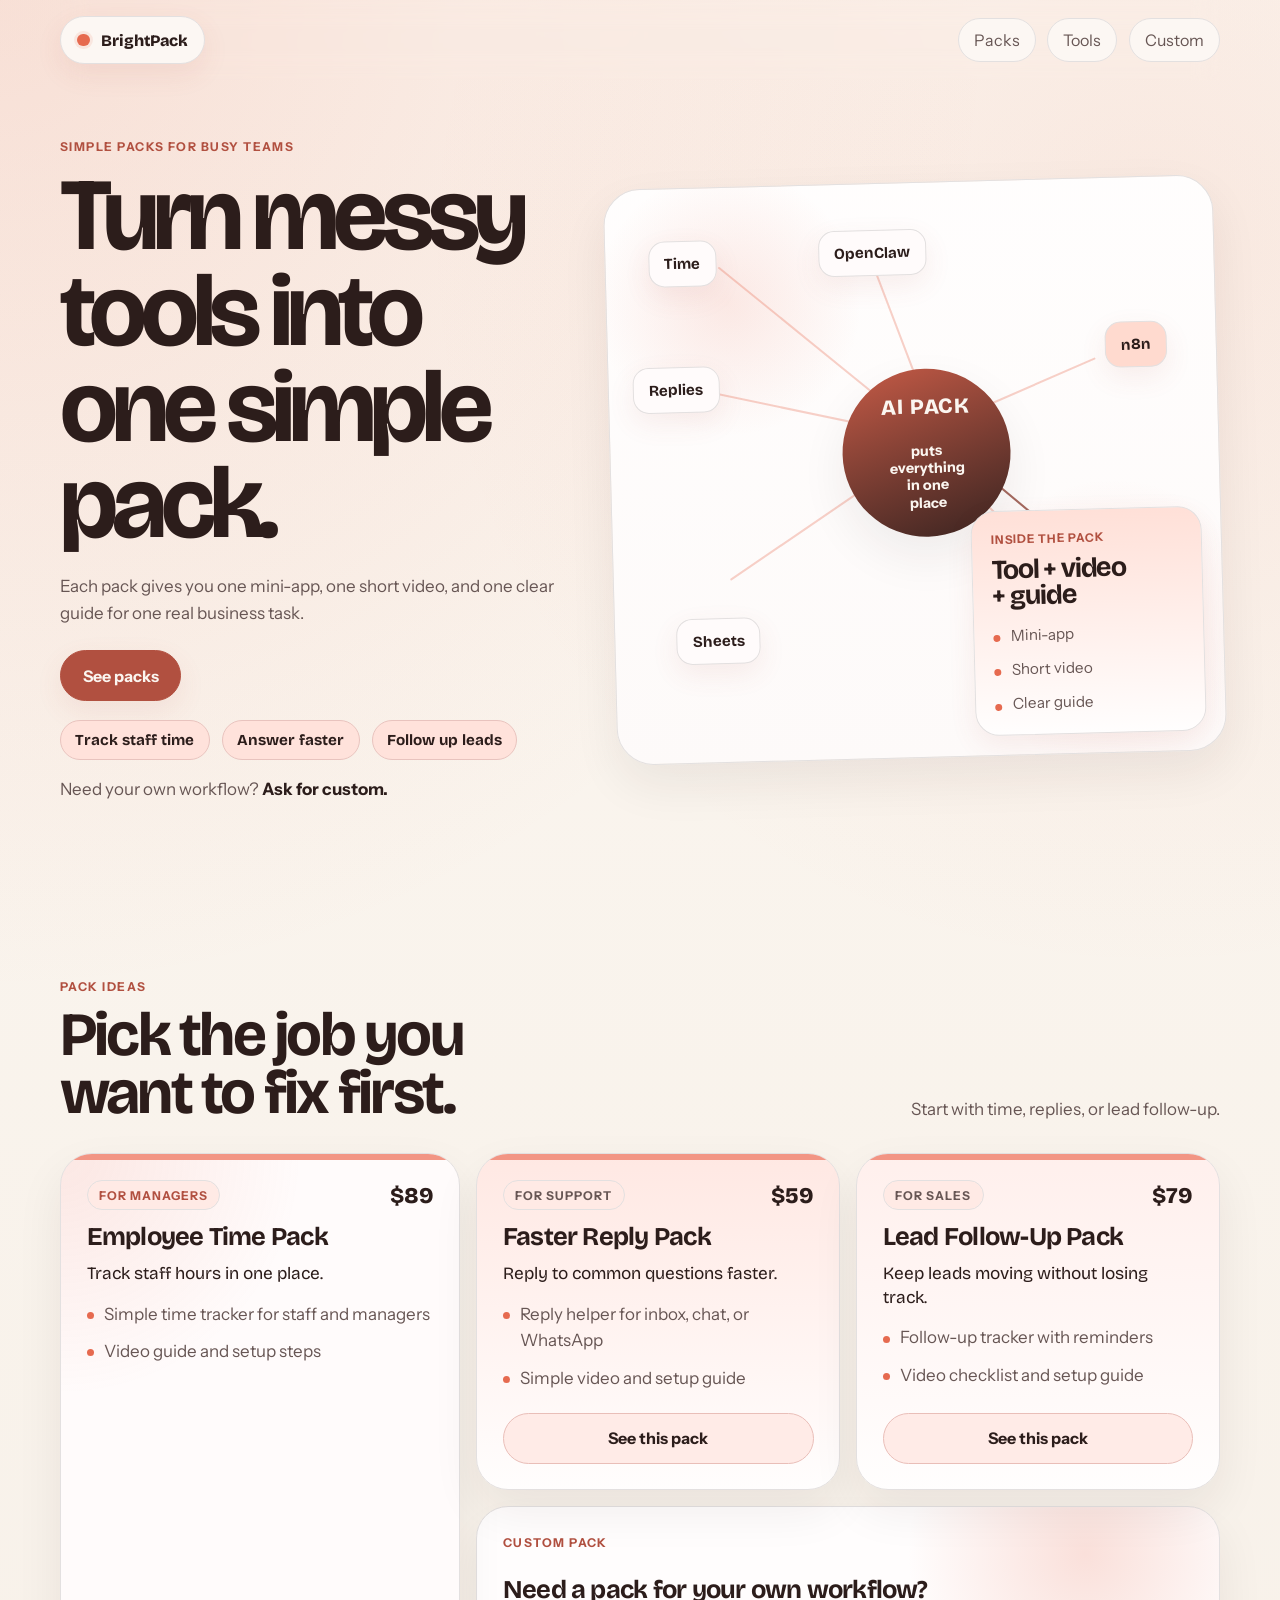
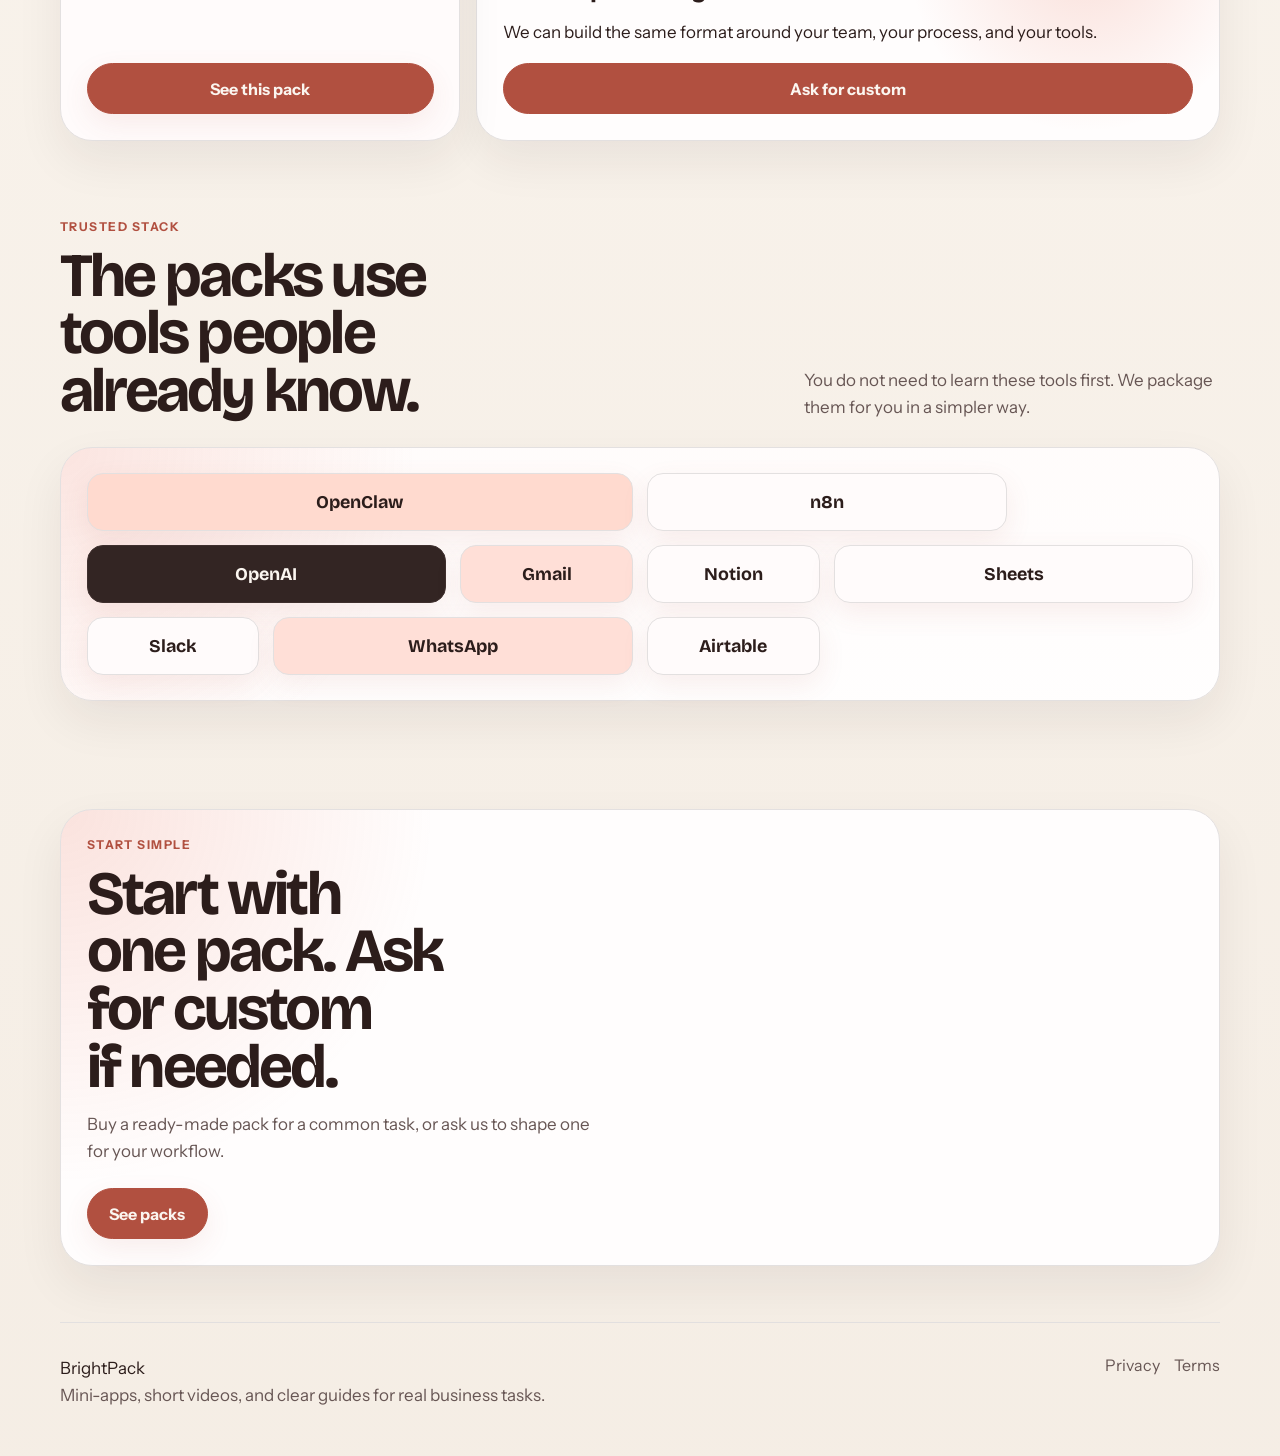
==== commit 0d20dba0: "Clarify BrightPack copy and color" ====
--- a/index.html
+++ b/index.html
@@ -46,19 +46,25 @@
       <main class="site-main" id="content">
         <section class="hero reveal" id="top">
           <div class="hero-copy">
-            <p class="eyebrow">simple ai packs for real work</p>
-            <h1>Messy tools in.<br />One clear pack out.</h1>
+            <p class="eyebrow">simple packs for busy teams</p>
+            <h1>Turn messy tools into one simple pack.</h1>
             <p class="hero-text">
-              We turn scattered tools into one ready pack with a mini-app, a
-              short video, and a clear guide.
+              Each pack gives you one mini-app, one short video, and one clear
+              guide for one real business task.
             </p>
 
             <div class="hero-actions">
               <a class="button button-primary" href="#packs">See packs</a>
             </div>
 
+            <div class="hero-tags" aria-label="Example problems solved">
+              <span class="hero-tag">Track staff time</span>
+              <span class="hero-tag">Answer faster</span>
+              <span class="hero-tag">Follow up leads</span>
+            </div>
+
             <p class="hero-note">
-              Mini-app, short video, clear guide. <a class="hero-link" href="#custom">Need custom?</a>
+              Need your own workflow? <a class="hero-link" href="#custom">Ask for custom.</a>
             </p>
           </div>
 
@@ -82,13 +88,13 @@
               <span class="node-chip node-6">Team</span>
 
               <div class="ai-core">
-                <span>AI flow</span>
-                <strong>connects the messy parts</strong>
+                <span>AI pack</span>
+                <strong>puts everything in one place</strong>
               </div>
 
               <article class="result-pack">
-                <p class="pack-kicker">what you get</p>
-                <h2>One ready pack</h2>
+                <p class="pack-kicker">inside the pack</p>
+                <h2>Tool + video + guide</h2>
                 <ul>
                   <li>Mini-app</li>
                   <li>Short video</li>
@@ -103,41 +109,41 @@
           <div class="section-heading section-heading-split">
             <div>
               <p class="eyebrow">pack ideas</p>
-              <h2>Start with one simple task.</h2>
+              <h2>Pick the job you want to fix first.</h2>
             </div>
             <p class="section-lead">
-              Pick the job you want to fix first.
+              Start with time, replies, or lead follow-up.
             </p>
           </div>
 
           <div class="packs-layout">
             <article class="pack pack-major">
               <div class="pack-meta">
-                <span class="pill">most requested</span>
+                <span class="pill">for managers</span>
                 <strong class="pack-price">$89</strong>
               </div>
               <h3>Employee Time Pack</h3>
               <p class="pack-question">
-                Track staff hours without chasing messages.
+                Track staff hours in one place.
               </p>
               <ul>
-                <li>Mini-app for time entries and weekly totals</li>
-                <li>Video and guide for daily use</li>
+                <li>Simple time tracker for staff and managers</li>
+                <li>Video guide and setup steps</li>
               </ul>
               <a class="button button-primary small" href="#buy">See this pack</a>
             </article>
 
             <article class="pack pack-reply">
               <div class="pack-meta">
-                <span class="pill pill-soft">customer work</span>
+                <span class="pill pill-soft">for support</span>
                 <strong class="pack-price">$59</strong>
               </div>
               <h3>Faster Reply Pack</h3>
               <p class="pack-question">
-                Answer common customer questions faster.
+                Reply to common questions faster.
               </p>
               <ul>
-                <li>Reply helper for inbox or chat</li>
+                <li>Reply helper for inbox, chat, or WhatsApp</li>
                 <li>Simple video and setup guide</li>
               </ul>
               <a class="button button-secondary small" href="#buy">See this pack</a>
@@ -145,15 +151,15 @@
 
             <article class="pack pack-lead">
               <div class="pack-meta">
-                <span class="pill pill-soft">sales + admin</span>
+                <span class="pill pill-soft">for sales</span>
                 <strong class="pack-price">$79</strong>
               </div>
               <h3>Lead Follow-Up Pack</h3>
               <p class="pack-question">
-                Keep leads moving without missing replies.
+                Keep leads moving without losing track.
               </p>
               <ul>
-                <li>Simple follow-up app and reminder flow</li>
+                <li>Follow-up tracker with reminders</li>
                 <li>Video checklist and setup guide</li>
               </ul>
               <a class="button button-secondary small" href="#buy">See this pack</a>
@@ -161,9 +167,10 @@
 
             <aside class="custom-panel" id="custom">
               <p class="eyebrow">custom pack</p>
-              <h3>Need something more specific?</h3>
+              <h3>Need a pack for your own workflow?</h3>
               <p>
-                We can shape the same format around your workflow and team.
+                We can build the same format around your team, your process,
+                and your tools.
               </p>
               <a class="button button-primary small" href="#buy">Ask for custom</a>
             </aside>
@@ -174,10 +181,11 @@
           <div class="section-heading section-heading-split">
             <div>
               <p class="eyebrow">trusted stack</p>
-              <h2>Built with tools people already know.</h2>
+              <h2>The packs use tools people already know.</h2>
             </div>
             <p class="section-lead">
-              We use the right tool for the job and keep the explanation simple.
+              You do not need to learn these tools first. We package them for
+              you in a simpler way.
             </p>
           </div>
 
@@ -200,9 +208,10 @@
           <div class="cta-panel">
             <div>
               <p class="eyebrow">start simple</p>
-              <h2>Buy one pack or ask for a custom one.</h2>
+              <h2>Start with one pack. Ask for custom if needed.</h2>
               <p class="cta-text">
-                Start with a ready-made pack. If you need more, ask for custom.
+                Buy a ready-made pack for a common task, or ask us to shape one
+                for your workflow.
               </p>
 
               <div class="hero-actions">
--- a/styles.css
+++ b/styles.css
@@ -5,12 +5,13 @@
   --surface: color-mix(in oklch, white 82%, var(--paper));
   --ink: oklch(25% 0.024 28);
   --ink-soft: oklch(47% 0.022 28);
-  --accent: oklch(63% 0.14 32);
-  --accent-deep: oklch(50% 0.11 30);
-  --accent-soft: oklch(92% 0.028 36);
+  --accent: oklch(67% 0.16 34);
+  --accent-deep: oklch(55% 0.13 31);
+  --accent-soft: oklch(91% 0.05 38);
+  --accent-mist: oklch(96% 0.03 40);
   --line: color-mix(in oklch, var(--ink) 12%, white);
   --shadow-soft: 0 20px 48px color-mix(in oklch, var(--ink) 7%, transparent);
-  --shadow-sm: 0 10px 28px color-mix(in oklch, var(--ink) 5%, transparent);
+  --shadow-sm: 0 10px 28px color-mix(in oklch, var(--accent-deep) 9%, transparent);
   --radius-lg: 2rem;
   --radius-md: 1.3rem;
   --radius-sm: 999px;
@@ -34,7 +35,8 @@
   font-family: "Instrument Sans", sans-serif;
   color: var(--ink);
   background:
-    radial-gradient(circle at top left, color-mix(in oklch, var(--accent) 10%, transparent), transparent 28%),
+    radial-gradient(circle at top left, color-mix(in oklch, var(--accent) 16%, transparent), transparent 30%),
+    radial-gradient(circle at 90% 8%, color-mix(in oklch, var(--accent) 10%, transparent), transparent 24%),
     linear-gradient(180deg, var(--paper) 0%, var(--paper-deep) 100%);
 }
 
@@ -259,19 +261,42 @@
 }
 
 .button-primary {
-  background: var(--ink);
+  background: var(--accent-deep);
+  border-color: var(--accent-deep);
   color: var(--paper);
   box-shadow: var(--shadow-sm);
 }
 
 .button-secondary {
-  background: color-mix(in oklch, var(--paper) 86%, white);
+  background: color-mix(in oklch, var(--accent-soft) 48%, white);
   color: var(--ink);
+  border-color: color-mix(in oklch, var(--accent) 30%, var(--line));
 }
 
 .small {
   min-height: 2.9rem;
   padding-inline: 1.1rem;
+}
+
+.hero-tags {
+  display: flex;
+  flex-wrap: wrap;
+  gap: 0.75rem;
+  margin-top: 1.2rem;
+}
+
+.hero-tag {
+  display: inline-flex;
+  align-items: center;
+  min-height: 2.5rem;
+  padding: 0.55rem 0.9rem;
+  border: 1px solid color-mix(in oklch, var(--accent) 26%, var(--line));
+  border-radius: var(--radius-sm);
+  background: color-mix(in oklch, var(--accent-soft) 70%, white);
+  color: var(--ink);
+  font-family: "Bricolage Grotesque", sans-serif;
+  font-size: 0.95rem;
+  font-weight: 700;
 }
 
 .hero-note {
@@ -298,7 +323,8 @@
   border: 1px solid var(--line);
   border-radius: 2.3rem;
   background:
-    radial-gradient(circle at 20% 20%, color-mix(in oklch, var(--accent) 10%, transparent), transparent 20%),
+    radial-gradient(circle at 20% 20%, color-mix(in oklch, var(--accent) 14%, transparent), transparent 20%),
+    radial-gradient(circle at 82% 78%, color-mix(in oklch, var(--accent) 12%, transparent), transparent 22%),
     linear-gradient(180deg, color-mix(in oklch, white 84%, var(--paper)), color-mix(in oklch, white 74%, var(--paper-deep)));
   box-shadow: var(--shadow-soft);
   overflow: hidden;
@@ -335,7 +361,7 @@
   padding: 0.72rem 0.95rem;
   border: 1px solid var(--line);
   border-radius: 1rem;
-  background: color-mix(in oklch, white 82%, var(--paper));
+  background: color-mix(in oklch, white 82%, var(--accent-mist));
   box-shadow: var(--shadow-sm);
   font-family: "Bricolage Grotesque", sans-serif;
   font-size: 0.95rem;
@@ -360,7 +386,7 @@
 .node-4 {
   right: 8%;
   top: 25%;
-  background: color-mix(in oklch, var(--accent-soft) 90%, white);
+  background: color-mix(in oklch, var(--accent-soft) 92%, white);
 }
 
 .node-5 {
@@ -384,7 +410,7 @@
   aspect-ratio: 1;
   padding: 1rem;
   border-radius: 50%;
-  background: linear-gradient(160deg, color-mix(in oklch, var(--accent) 18%, var(--ink)), var(--ink));
+  background: linear-gradient(160deg, color-mix(in oklch, var(--accent) 42%, var(--accent-deep)), color-mix(in oklch, var(--ink) 88%, var(--accent-deep)));
   box-shadow: var(--shadow-soft);
   color: var(--paper);
   text-align: center;
@@ -420,7 +446,8 @@
   padding: 1.15rem;
   border: 1px solid var(--line);
   border-radius: 1.5rem;
-  background: color-mix(in oklch, white 90%, var(--paper));
+  background:
+    linear-gradient(180deg, color-mix(in oklch, var(--accent-soft) 76%, white), color-mix(in oklch, white 88%, var(--paper)));
   box-shadow: var(--shadow-sm);
 }
 
@@ -530,18 +557,35 @@
 .pack {
   display: flex;
   flex-direction: column;
+  position: relative;
+  overflow: hidden;
+}
+
+.pack::before {
+  content: "";
+  position: absolute;
+  inset: 0 0 auto;
+  height: 0.35rem;
+  background: color-mix(in oklch, var(--accent) 72%, white);
 }
 
 .pack-major {
   grid-area: major;
+  background:
+    radial-gradient(circle at top left, color-mix(in oklch, var(--accent) 14%, transparent), transparent 34%),
+    color-mix(in oklch, white 82%, var(--accent-mist));
 }
 
 .pack-reply {
   grid-area: reply;
+  background:
+    linear-gradient(180deg, color-mix(in oklch, var(--accent-soft) 56%, white), color-mix(in oklch, white 86%, var(--paper)));
 }
 
 .pack-lead {
   grid-area: lead;
+  background:
+    linear-gradient(180deg, color-mix(in oklch, var(--accent-soft) 38%, white), color-mix(in oklch, white 88%, var(--paper)));
 }
 
 .custom-panel {
@@ -549,7 +593,7 @@
   display: flex;
   flex-direction: column;
   background:
-    radial-gradient(circle at 82% 20%, color-mix(in oklch, var(--accent) 14%, transparent), transparent 28%),
+    radial-gradient(circle at 82% 20%, color-mix(in oklch, var(--accent) 20%, transparent), transparent 28%),
     color-mix(in oklch, white 84%, var(--paper));
 }
 
@@ -567,7 +611,7 @@
   padding: 0.42rem 0.72rem;
   border: 1px solid var(--line);
   border-radius: var(--radius-sm);
-  background: color-mix(in oklch, var(--paper) 86%, white);
+  background: color-mix(in oklch, var(--accent-soft) 52%, white);
   color: var(--accent-deep);
   font-size: 0.76rem;
   font-weight: 700;
@@ -594,7 +638,7 @@
   margin: 0.8rem 0 0;
   color: var(--ink);
   font-family: "Bricolage Grotesque", sans-serif;
-  font-size: 1.04rem;
+  font-size: 1.08rem;
   line-height: 1.38;
 }
 
@@ -620,6 +664,9 @@
   grid-template-columns: repeat(6, minmax(0, 1fr));
   gap: 0.9rem;
   padding: clamp(1.2rem, 2vw, 1.6rem);
+  background:
+    radial-gradient(circle at top left, color-mix(in oklch, var(--accent) 16%, transparent), transparent 30%),
+    linear-gradient(180deg, color-mix(in oklch, white 84%, var(--accent-mist)), color-mix(in oklch, white 88%, var(--paper)));
 }
 
 .tool-chip {
@@ -630,10 +677,11 @@
   padding: 0.85rem 1rem;
   border: 1px solid var(--line);
   border-radius: 1rem;
-  background: color-mix(in oklch, white 86%, var(--paper));
+  background: color-mix(in oklch, white 82%, var(--accent-mist));
   font-family: "Bricolage Grotesque", sans-serif;
   font-size: clamp(0.98rem, 1.6vw, 1.12rem);
   font-weight: 700;
+  box-shadow: var(--shadow-sm);
 }
 
 .tool-chip.wide {
@@ -654,10 +702,15 @@
   color: var(--paper);
 }
 
+.tool-chip:nth-child(4),
+.tool-chip:nth-child(8) {
+  background: color-mix(in oklch, var(--accent-soft) 78%, white);
+}
+
 .cta-panel {
   margin-top: 1.9rem;
   background:
-    radial-gradient(circle at top left, color-mix(in oklch, var(--accent) 12%, transparent), transparent 30%),
+    radial-gradient(circle at top left, color-mix(in oklch, var(--accent) 18%, transparent), transparent 30%),
     color-mix(in oklch, white 84%, var(--paper));
 }
 
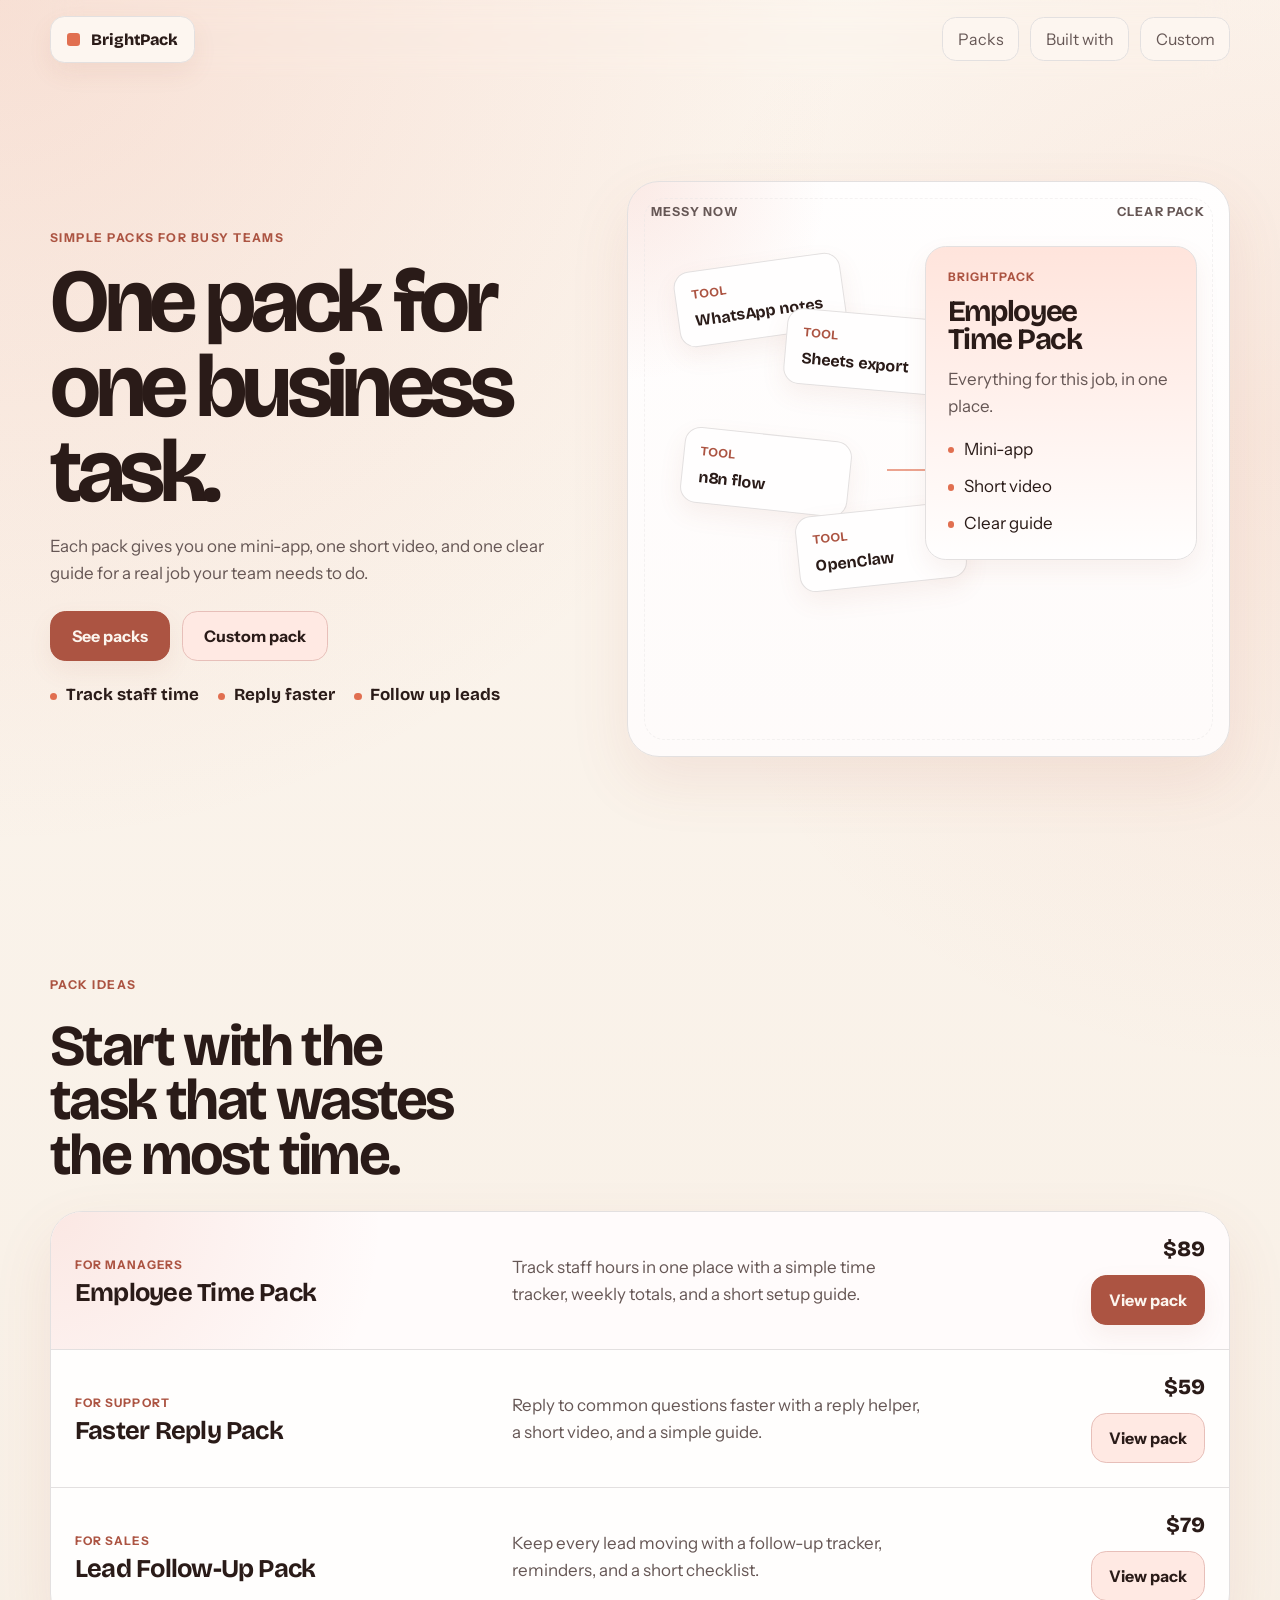
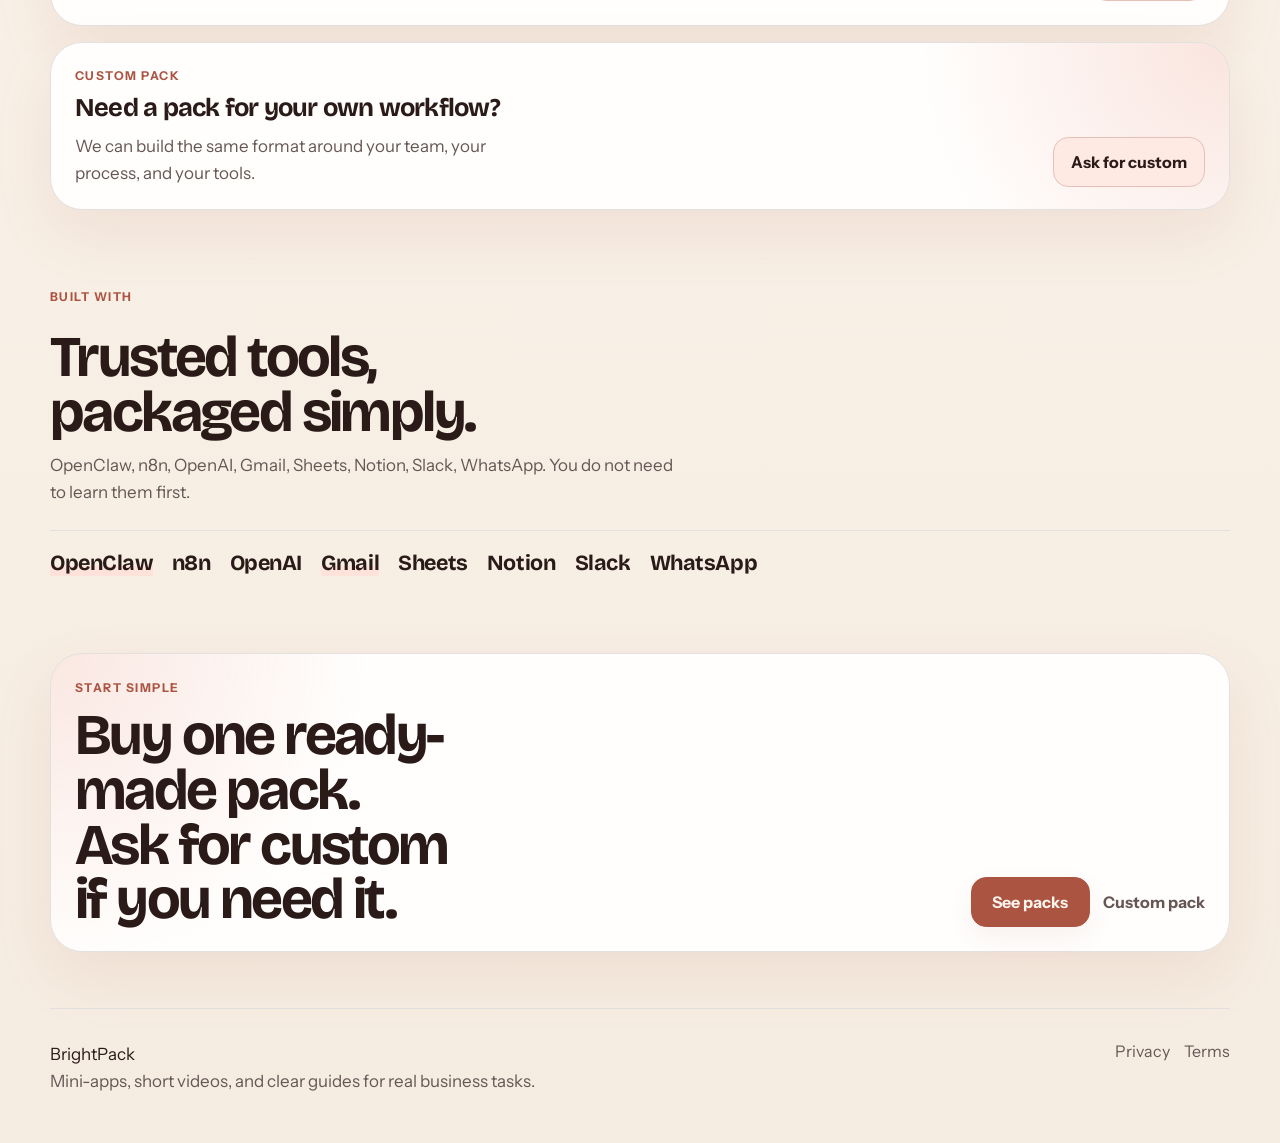
==== commit ea789bc0: "Refine BrightPack with taste pass" ====
--- a/index.html
+++ b/index.html
@@ -3,18 +3,18 @@
   <head>
     <meta charset="UTF-8" />
     <meta name="viewport" content="width=device-width, initial-scale=1.0" />
-    <title>BrightPack | Messy Tools In. One Clear Pack Out.</title>
+    <title>BrightPack | One Pack For One Business Task</title>
     <meta
       name="description"
-      content="BrightPack turns messy tools into simple AI packs with a mini-app, a short video, and a clear guide for one real business problem."
+      content="BrightPack turns messy business tasks into simple packs with one mini-app, one short video, and one clear guide."
     />
     <meta
       property="og:title"
-      content="BrightPack | Messy Tools In. One Clear Pack Out."
+      content="BrightPack | One Pack For One Business Task"
     />
     <meta
       property="og:description"
-      content="We package trusted tools into one clear answer your team can use: mini-app, video, guide."
+      content="One mini-app, one short video, and one clear guide for one business task."
     />
     <meta property="og:type" content="website" />
     <link rel="preconnect" href="https://fonts.googleapis.com" />
@@ -38,64 +38,66 @@
 
         <nav class="site-nav" aria-label="Primary">
           <a href="#packs">Packs</a>
-          <a href="#tools">Tools</a>
+          <a href="#tools">Built with</a>
           <a href="#custom">Custom</a>
         </nav>
       </header>
 
-      <main class="site-main" id="content">
+      <main id="content">
         <section class="hero reveal" id="top">
           <div class="hero-copy">
             <p class="eyebrow">simple packs for busy teams</p>
-            <h1>Turn messy tools into one simple pack.</h1>
+            <h1>One pack for one business task.</h1>
             <p class="hero-text">
               Each pack gives you one mini-app, one short video, and one clear
-              guide for one real business task.
+              guide for a real job your team needs to do.
             </p>
 
             <div class="hero-actions">
               <a class="button button-primary" href="#packs">See packs</a>
-            </div>
-
-            <div class="hero-tags" aria-label="Example problems solved">
-              <span class="hero-tag">Track staff time</span>
-              <span class="hero-tag">Answer faster</span>
-              <span class="hero-tag">Follow up leads</span>
-            </div>
-
-            <p class="hero-note">
-              Need your own workflow? <a class="hero-link" href="#custom">Ask for custom.</a>
-            </p>
+              <a class="button button-secondary" href="#custom">Custom pack</a>
+            </div>
+
+            <ul class="hero-examples" aria-label="Example tasks">
+              <li>Track staff time</li>
+              <li>Reply faster</li>
+              <li>Follow up leads</li>
+            </ul>
           </div>
 
           <div class="hero-stage" aria-hidden="true">
-            <div class="stage-board">
-              <svg class="stage-lines" viewBox="0 0 600 560" preserveAspectRatio="none">
-                <path d="M112 78 L294 232" />
-                <path d="M260 68 L312 214" />
-                <path d="M86 196 L275 240" />
-                <path d="M480 176 L340 232" />
-                <path d="M116 382 L276 280" />
-                <path d="M486 432 L354 300" />
-                <path class="path-pack" d="M346 266 L498 398" />
-              </svg>
-
-              <span class="node-chip node-1">Time</span>
-              <span class="node-chip node-2">OpenClaw</span>
-              <span class="node-chip node-3">Replies</span>
-              <span class="node-chip node-4">n8n</span>
-              <span class="node-chip node-5">Sheets</span>
-              <span class="node-chip node-6">Team</span>
-
-              <div class="ai-core">
-                <span>AI pack</span>
-                <strong>puts everything in one place</strong>
-              </div>
-
-              <article class="result-pack">
-                <p class="pack-kicker">inside the pack</p>
-                <h2>Tool + video + guide</h2>
-                <ul>
+            <div class="paper-scene">
+              <p class="scene-label scene-label-left">messy now</p>
+              <p class="scene-label scene-label-right">clear pack</p>
+
+              <article class="messy-card messy-card-1">
+                <span class="messy-kicker">tool</span>
+                <strong>WhatsApp notes</strong>
+              </article>
+
+              <article class="messy-card messy-card-2">
+                <span class="messy-kicker">tool</span>
+                <strong>Sheets export</strong>
+              </article>
+
+              <article class="messy-card messy-card-3">
+                <span class="messy-kicker">tool</span>
+                <strong>n8n flow</strong>
+              </article>
+
+              <article class="messy-card messy-card-4">
+                <span class="messy-kicker">tool</span>
+                <strong>OpenClaw</strong>
+              </article>
+
+              <div class="scene-arrow"></div>
+
+              <article class="pack-sheet">
+                <p class="sheet-kicker">BrightPack</p>
+                <h2>Employee Time Pack</h2>
+                <p class="sheet-text">Everything for this job, in one place.</p>
+
+                <ul class="sheet-list">
                   <li>Mini-app</li>
                   <li>Short video</li>
                   <li>Clear guide</li>
@@ -106,117 +108,110 @@
         </section>
 
         <section class="section reveal" id="packs">
-          <div class="section-heading section-heading-split">
+          <div class="section-heading">
+            <p class="eyebrow">pack ideas</p>
+            <h2>Start with the task that wastes the most time.</h2>
+          </div>
+
+          <div class="packs-board">
+            <article class="pack-row pack-row-featured">
+              <div class="pack-row-side">
+                <p class="pack-role">For managers</p>
+                <h3>Employee Time Pack</h3>
+              </div>
+
+              <p class="pack-description">
+                Track staff hours in one place with a simple time tracker,
+                weekly totals, and a short setup guide.
+              </p>
+
+              <div class="pack-row-end">
+                <span class="pack-price">$89</span>
+                <a class="button button-primary small" href="#buy">View pack</a>
+              </div>
+            </article>
+
+            <article class="pack-row">
+              <div class="pack-row-side">
+                <p class="pack-role">For support</p>
+                <h3>Faster Reply Pack</h3>
+              </div>
+
+              <p class="pack-description">
+                Reply to common questions faster with a reply helper, a short
+                video, and a simple guide.
+              </p>
+
+              <div class="pack-row-end">
+                <span class="pack-price">$59</span>
+                <a class="button button-secondary small" href="#buy">View pack</a>
+              </div>
+            </article>
+
+            <article class="pack-row">
+              <div class="pack-row-side">
+                <p class="pack-role">For sales</p>
+                <h3>Lead Follow-Up Pack</h3>
+              </div>
+
+              <p class="pack-description">
+                Keep every lead moving with a follow-up tracker, reminders, and
+                a short checklist.
+              </p>
+
+              <div class="pack-row-end">
+                <span class="pack-price">$79</span>
+                <a class="button button-secondary small" href="#buy">View pack</a>
+              </div>
+            </article>
+          </div>
+
+          <aside class="custom-strip" id="custom">
             <div>
-              <p class="eyebrow">pack ideas</p>
-              <h2>Pick the job you want to fix first.</h2>
-            </div>
-            <p class="section-lead">
-              Start with time, replies, or lead follow-up.
-            </p>
-          </div>
-
-          <div class="packs-layout">
-            <article class="pack pack-major">
-              <div class="pack-meta">
-                <span class="pill">for managers</span>
-                <strong class="pack-price">$89</strong>
-              </div>
-              <h3>Employee Time Pack</h3>
-              <p class="pack-question">
-                Track staff hours in one place.
-              </p>
-              <ul>
-                <li>Simple time tracker for staff and managers</li>
-                <li>Video guide and setup steps</li>
-              </ul>
-              <a class="button button-primary small" href="#buy">See this pack</a>
-            </article>
-
-            <article class="pack pack-reply">
-              <div class="pack-meta">
-                <span class="pill pill-soft">for support</span>
-                <strong class="pack-price">$59</strong>
-              </div>
-              <h3>Faster Reply Pack</h3>
-              <p class="pack-question">
-                Reply to common questions faster.
-              </p>
-              <ul>
-                <li>Reply helper for inbox, chat, or WhatsApp</li>
-                <li>Simple video and setup guide</li>
-              </ul>
-              <a class="button button-secondary small" href="#buy">See this pack</a>
-            </article>
-
-            <article class="pack pack-lead">
-              <div class="pack-meta">
-                <span class="pill pill-soft">for sales</span>
-                <strong class="pack-price">$79</strong>
-              </div>
-              <h3>Lead Follow-Up Pack</h3>
-              <p class="pack-question">
-                Keep leads moving without losing track.
-              </p>
-              <ul>
-                <li>Follow-up tracker with reminders</li>
-                <li>Video checklist and setup guide</li>
-              </ul>
-              <a class="button button-secondary small" href="#buy">See this pack</a>
-            </article>
-
-            <aside class="custom-panel" id="custom">
               <p class="eyebrow">custom pack</p>
               <h3>Need a pack for your own workflow?</h3>
               <p>
                 We can build the same format around your team, your process,
                 and your tools.
               </p>
-              <a class="button button-primary small" href="#buy">Ask for custom</a>
-            </aside>
-          </div>
+            </div>
+
+            <a class="button button-secondary small" href="#buy">Ask for custom</a>
+          </aside>
         </section>
 
         <section class="section reveal" id="tools">
-          <div class="section-heading section-heading-split">
-            <div>
-              <p class="eyebrow">trusted stack</p>
-              <h2>The packs use tools people already know.</h2>
-            </div>
+          <div class="section-heading section-heading-slim">
+            <p class="eyebrow">built with</p>
+            <h2>Trusted tools, packaged simply.</h2>
             <p class="section-lead">
-              You do not need to learn these tools first. We package them for
-              you in a simpler way.
+              OpenClaw, n8n, OpenAI, Gmail, Sheets, Notion, Slack, WhatsApp.
+              You do not need to learn them first.
             </p>
           </div>
 
-          <div class="tools-frame">
-            <div class="tool-wall" aria-label="Trusted tools used in packs">
-              <span class="tool-chip wider accent">OpenClaw</span>
-              <span class="tool-chip wide">n8n</span>
-              <span class="tool-chip wide dark">OpenAI</span>
-              <span class="tool-chip">Gmail</span>
-              <span class="tool-chip">Notion</span>
-              <span class="tool-chip wide">Sheets</span>
-              <span class="tool-chip">Slack</span>
-              <span class="tool-chip wide">WhatsApp</span>
-              <span class="tool-chip">Airtable</span>
-            </div>
+          <div class="tool-ribbon" aria-label="Tools used in packs">
+            <span class="tool-name is-accent">OpenClaw</span>
+            <span class="tool-name">n8n</span>
+            <span class="tool-name">OpenAI</span>
+            <span class="tool-name is-accent">Gmail</span>
+            <span class="tool-name">Sheets</span>
+            <span class="tool-name">Notion</span>
+            <span class="tool-name">Slack</span>
+            <span class="tool-name">WhatsApp</span>
           </div>
         </section>
 
         <section class="section reveal" id="buy">
-          <div class="cta-panel">
+          <div class="cta-band">
             <div>
               <p class="eyebrow">start simple</p>
-              <h2>Start with one pack. Ask for custom if needed.</h2>
-              <p class="cta-text">
-                Buy a ready-made pack for a common task, or ask us to shape one
-                for your workflow.
-              </p>
-
-              <div class="hero-actions">
-                <a class="button button-primary" href="#packs">See packs</a>
-              </div>
+              <h2>Buy one ready-made pack. Ask for custom if you need it.</h2>
+            </div>
+
+            <div class="cta-actions">
+              <a class="button button-primary" href="#packs">See packs</a>
+              <a class="text-link" href="#custom">Custom pack</a>
             </div>
           </div>
         </section>
--- a/styles.css
+++ b/styles.css
@@ -1,21 +1,21 @@
 :root {
   color-scheme: light;
-  --paper: oklch(97.6% 0.01 74);
-  --paper-deep: oklch(95.1% 0.014 72);
-  --surface: color-mix(in oklch, white 82%, var(--paper));
-  --ink: oklch(25% 0.024 28);
-  --ink-soft: oklch(47% 0.022 28);
-  --accent: oklch(67% 0.16 34);
-  --accent-deep: oklch(55% 0.13 31);
-  --accent-soft: oklch(91% 0.05 38);
-  --accent-mist: oklch(96% 0.03 40);
+  --paper: oklch(97.4% 0.012 72);
+  --paper-deep: oklch(94.8% 0.018 72);
+  --surface: color-mix(in oklch, white 86%, var(--paper));
+  --surface-strong: color-mix(in oklch, white 94%, var(--paper));
+  --ink: oklch(24% 0.026 28);
+  --ink-soft: oklch(47% 0.02 28);
+  --accent: oklch(67% 0.15 36);
+  --accent-deep: oklch(55% 0.12 33);
+  --accent-soft: oklch(92% 0.05 40);
   --line: color-mix(in oklch, var(--ink) 12%, white);
-  --shadow-soft: 0 20px 48px color-mix(in oklch, var(--ink) 7%, transparent);
-  --shadow-sm: 0 10px 28px color-mix(in oklch, var(--accent-deep) 9%, transparent);
-  --radius-lg: 2rem;
-  --radius-md: 1.3rem;
-  --radius-sm: 999px;
-  --content: min(1160px, calc(100vw - 2rem));
+  --shadow-soft: 0 24px 60px color-mix(in oklch, var(--accent-deep) 10%, transparent);
+  --shadow-sm: 0 10px 24px color-mix(in oklch, var(--accent-deep) 8%, transparent);
+  --radius-xl: 2rem;
+  --radius-lg: 1.5rem;
+  --radius-md: 1rem;
+  --content: min(1180px, calc(100vw - 2rem));
   --ease-out: cubic-bezier(0.22, 1, 0.36, 1);
 }
 
@@ -35,8 +35,8 @@
   font-family: "Instrument Sans", sans-serif;
   color: var(--ink);
   background:
-    radial-gradient(circle at top left, color-mix(in oklch, var(--accent) 16%, transparent), transparent 30%),
-    radial-gradient(circle at 90% 8%, color-mix(in oklch, var(--accent) 10%, transparent), transparent 24%),
+    radial-gradient(circle at 0% 0%, color-mix(in oklch, var(--accent) 16%, transparent), transparent 28%),
+    radial-gradient(circle at 100% 16%, color-mix(in oklch, var(--accent) 10%, transparent), transparent 24%),
     linear-gradient(180deg, var(--paper) 0%, var(--paper-deep) 100%);
 }
 
@@ -46,10 +46,10 @@
   inset: 0;
   pointer-events: none;
   background-image:
-    linear-gradient(color-mix(in oklch, var(--ink) 2.5%, transparent) 1px, transparent 1px),
-    linear-gradient(90deg, color-mix(in oklch, var(--ink) 2.5%, transparent) 1px, transparent 1px);
-  background-size: 42px 42px;
-  opacity: 0.14;
+    linear-gradient(color-mix(in oklch, var(--ink) 2%, transparent) 1px, transparent 1px),
+    linear-gradient(90deg, color-mix(in oklch, var(--ink) 2%, transparent) 1px, transparent 1px);
+  background-size: 40px 40px;
+  opacity: 0.12;
 }
 
 a {
@@ -62,12 +62,8 @@
   -webkit-tap-highlight-color: transparent;
 }
 
-img {
-  display: block;
-  max-width: 100%;
-}
-
 .page-shell {
+  position: relative;
   width: var(--content);
   margin: 0 auto;
   padding-bottom: 2rem;
@@ -76,7 +72,7 @@
 .legal-shell {
   width: min(860px, calc(100vw - 2rem));
   margin: 0 auto;
-  padding: 1.5rem 0 4rem;
+  padding: 1.4rem 0 4rem;
 }
 
 .skip-link {
@@ -84,8 +80,8 @@
   left: 1rem;
   top: -3rem;
   z-index: 30;
-  padding: 0.8rem 1rem;
-  border-radius: 1rem;
+  padding: 0.75rem 1rem;
+  border-radius: 0.85rem;
   background: var(--ink);
   color: var(--paper);
   transition: top 180ms var(--ease-out);
@@ -104,46 +100,45 @@
   justify-content: space-between;
   gap: 1rem;
   padding: 1rem 0;
-  backdrop-filter: blur(12px);
+  backdrop-filter: blur(14px);
 }
 
 .brand,
 .site-nav a,
 .legal-back {
   border: 1px solid var(--line);
-  background: color-mix(in oklch, var(--paper) 84%, white);
+  background: color-mix(in oklch, var(--paper) 88%, white);
 }
 
 .brand {
   display: inline-flex;
   align-items: center;
   gap: 0.7rem;
-  padding: 0.85rem 1rem;
-  border-radius: var(--radius-sm);
+  padding: 0.8rem 1rem;
+  border-radius: 0.9rem;
+  box-shadow: var(--shadow-sm);
   font-family: "Bricolage Grotesque", sans-serif;
   font-weight: 800;
-  box-shadow: var(--shadow-sm);
 }
 
 .brand-mark {
   width: 0.8rem;
   aspect-ratio: 1;
-  border-radius: 50%;
+  border-radius: 0.2rem;
   background: var(--accent);
-  box-shadow: 0 0 0 0.18rem color-mix(in oklch, var(--accent) 12%, transparent);
 }
 
 .site-nav {
   display: flex;
+  flex-wrap: wrap;
   align-items: center;
-  flex-wrap: wrap;
   gap: 0.7rem;
 }
 
 .site-nav a,
 .legal-back {
-  padding: 0.7rem 0.95rem;
-  border-radius: var(--radius-sm);
+  padding: 0.7rem 0.9rem;
+  border-radius: 0.85rem;
   color: var(--ink-soft);
   transition:
     transform 180ms var(--ease-out),
@@ -156,17 +151,17 @@
 .legal-back:hover,
 .legal-back:focus-visible {
   transform: translateY(-1px);
-  border-color: color-mix(in oklch, var(--accent) 36%, var(--line));
+  border-color: color-mix(in oklch, var(--accent) 40%, var(--line));
   color: var(--ink);
 }
 
 .hero {
   display: grid;
-  grid-template-columns: minmax(0, 0.9fr) minmax(0, 1.1fr);
-  gap: clamp(1.8rem, 4vw, 4rem);
+  grid-template-columns: minmax(0, 0.92fr) minmax(0, 1.08fr);
+  gap: clamp(2rem, 5vw, 4.5rem);
   align-items: center;
   min-height: calc(100dvh - 5rem);
-  padding: clamp(1.2rem, 3vw, 2rem) 0 clamp(2.8rem, 6vw, 4.5rem);
+  padding: clamp(1.4rem, 3vw, 2rem) 0 clamp(3rem, 6vw, 4.5rem);
 }
 
 .eyebrow {
@@ -183,25 +178,25 @@
 h3 {
   margin: 0;
   font-family: "Bricolage Grotesque", sans-serif;
-  line-height: 0.94;
+  line-height: 0.95;
 }
 
 h1 {
   max-width: 9ch;
-  font-size: clamp(3.4rem, 8vw, 6.6rem);
+  font-size: clamp(3.3rem, 7vw, 6rem);
   letter-spacing: -0.06em;
   text-wrap: balance;
 }
 
 h2 {
-  max-width: 11ch;
-  font-size: clamp(2.1rem, 4.8vw, 3.9rem);
+  max-width: 12ch;
+  font-size: clamp(2rem, 4.5vw, 3.8rem);
   letter-spacing: -0.045em;
   text-wrap: balance;
 }
 
 h3 {
-  font-size: clamp(1.35rem, 2vw, 1.8rem);
+  font-size: clamp(1.3rem, 2vw, 1.75rem);
   letter-spacing: -0.03em;
 }
 
@@ -212,9 +207,9 @@
 }
 
 .hero-text,
+.pack-description,
 .section-lead,
-.pack li,
-.cta-text,
+.custom-strip p:last-of-type,
 .site-footer p:last-child,
 .legal-lead,
 .legal-section p,
@@ -224,13 +219,17 @@
 
 .hero-text {
   max-width: 31rem;
-  margin: 1.25rem 0 0;
-}
-
-.hero-actions {
+  margin: 1.2rem 0 0;
+}
+
+.hero-actions,
+.cta-actions {
   display: flex;
   flex-wrap: wrap;
-  gap: 0.9rem;
+  gap: 0.8rem;
+}
+
+.hero-actions {
   margin-top: 1.5rem;
 }
 
@@ -239,16 +238,16 @@
   align-items: center;
   justify-content: center;
   min-height: 3.15rem;
-  padding: 0.9rem 1.35rem;
+  padding: 0.88rem 1.3rem;
   border: 1px solid var(--ink);
-  border-radius: var(--radius-sm);
+  border-radius: 0.95rem;
   font-weight: 700;
   transition:
     transform 180ms var(--ease-out),
     box-shadow 180ms var(--ease-out),
     background-color 180ms var(--ease-out),
-    color 180ms var(--ease-out),
-    border-color 180ms var(--ease-out);
+    border-color 180ms var(--ease-out),
+    color 180ms var(--ease-out);
 }
 
 .button:hover,
@@ -261,235 +260,40 @@
 }
 
 .button-primary {
+  border-color: var(--accent-deep);
   background: var(--accent-deep);
-  border-color: var(--accent-deep);
   color: var(--paper);
   box-shadow: var(--shadow-sm);
 }
 
 .button-secondary {
-  background: color-mix(in oklch, var(--accent-soft) 48%, white);
+  border-color: color-mix(in oklch, var(--accent) 30%, var(--line));
+  background: color-mix(in oklch, var(--accent-soft) 58%, white);
   color: var(--ink);
-  border-color: color-mix(in oklch, var(--accent) 30%, var(--line));
 }
 
 .small {
-  min-height: 2.9rem;
-  padding-inline: 1.1rem;
-}
-
-.hero-tags {
+  min-height: 2.85rem;
+  padding-inline: 1.05rem;
+}
+
+.hero-examples {
   display: flex;
   flex-wrap: wrap;
-  gap: 0.75rem;
-  margin-top: 1.2rem;
-}
-
-.hero-tag {
-  display: inline-flex;
-  align-items: center;
-  min-height: 2.5rem;
-  padding: 0.55rem 0.9rem;
-  border: 1px solid color-mix(in oklch, var(--accent) 26%, var(--line));
-  border-radius: var(--radius-sm);
-  background: color-mix(in oklch, var(--accent-soft) 70%, white);
-  color: var(--ink);
+  gap: 0.9rem 1.2rem;
+  margin: 1.3rem 0 0;
+  padding: 0;
+  list-style: none;
+}
+
+.hero-examples li {
+  position: relative;
+  padding-left: 1rem;
   font-family: "Bricolage Grotesque", sans-serif;
-  font-size: 0.95rem;
   font-weight: 700;
 }
 
-.hero-note {
-  margin: 1rem 0 0;
-  color: var(--ink-soft);
-}
-
-.hero-link {
-  color: var(--ink);
-  font-weight: 700;
-}
-
-.hero-stage {
-  display: flex;
-  justify-content: flex-end;
-  align-items: center;
-  min-height: 38rem;
-}
-
-.stage-board {
-  position: relative;
-  width: min(100%, 43rem);
-  min-height: 36rem;
-  border: 1px solid var(--line);
-  border-radius: 2.3rem;
-  background:
-    radial-gradient(circle at 20% 20%, color-mix(in oklch, var(--accent) 14%, transparent), transparent 20%),
-    radial-gradient(circle at 82% 78%, color-mix(in oklch, var(--accent) 12%, transparent), transparent 22%),
-    linear-gradient(180deg, color-mix(in oklch, white 84%, var(--paper)), color-mix(in oklch, white 74%, var(--paper-deep)));
-  box-shadow: var(--shadow-soft);
-  overflow: hidden;
-  transform: rotate(-1.5deg);
-}
-
-.stage-lines {
-  position: absolute;
-  inset: 0;
-  width: 100%;
-  height: 100%;
-  z-index: 1;
-}
-
-.stage-lines path {
-  fill: none;
-  stroke: color-mix(in oklch, var(--accent) 38%, transparent);
-  stroke-linecap: round;
-  stroke-width: 2;
-  opacity: 0.8;
-}
-
-.stage-lines .path-pack {
-  stroke: color-mix(in oklch, var(--accent) 56%, var(--ink));
-}
-
-.node-chip {
-  position: absolute;
-  z-index: 3;
-  display: inline-flex;
-  align-items: center;
-  justify-content: center;
-  min-height: 2.9rem;
-  padding: 0.72rem 0.95rem;
-  border: 1px solid var(--line);
-  border-radius: 1rem;
-  background: color-mix(in oklch, white 82%, var(--accent-mist));
-  box-shadow: var(--shadow-sm);
-  font-family: "Bricolage Grotesque", sans-serif;
-  font-size: 0.95rem;
-  font-weight: 700;
-}
-
-.node-1 {
-  left: 7%;
-  top: 9%;
-}
-
-.node-2 {
-  left: 35%;
-  top: 8%;
-}
-
-.node-3 {
-  left: 4%;
-  top: 31%;
-}
-
-.node-4 {
-  right: 8%;
-  top: 25%;
-  background: color-mix(in oklch, var(--accent-soft) 92%, white);
-}
-
-.node-5 {
-  left: 10%;
-  bottom: 17%;
-}
-
-.node-6 {
-  right: 12%;
-  bottom: 10%;
-}
-
-.ai-core {
-  position: absolute;
-  left: 52%;
-  top: 47%;
-  z-index: 4;
-  display: grid;
-  place-items: center;
-  width: 10.5rem;
-  aspect-ratio: 1;
-  padding: 1rem;
-  border-radius: 50%;
-  background: linear-gradient(160deg, color-mix(in oklch, var(--accent) 42%, var(--accent-deep)), color-mix(in oklch, var(--ink) 88%, var(--accent-deep)));
-  box-shadow: var(--shadow-soft);
-  color: var(--paper);
-  text-align: center;
-  transform: translate(-50%, -50%);
-}
-
-.ai-core span,
-.ai-core strong {
-  display: block;
-  max-width: 8ch;
-}
-
-.ai-core span {
-  font-family: "Bricolage Grotesque", sans-serif;
-  font-size: 1.35rem;
-  font-weight: 800;
-  letter-spacing: 0.04em;
-  text-transform: uppercase;
-}
-
-.ai-core strong {
-  margin-top: 0.35rem;
-  font-size: 0.9rem;
-  line-height: 1.2;
-}
-
-.result-pack {
-  position: absolute;
-  right: 1.2rem;
-  bottom: 1.2rem;
-  z-index: 5;
-  width: 14.4rem;
-  padding: 1.15rem;
-  border: 1px solid var(--line);
-  border-radius: 1.5rem;
-  background:
-    linear-gradient(180deg, color-mix(in oklch, var(--accent-soft) 76%, white), color-mix(in oklch, white 88%, var(--paper)));
-  box-shadow: var(--shadow-sm);
-}
-
-.pack-kicker {
-  margin: 0;
-  color: var(--accent-deep);
-  font-size: 0.74rem;
-  font-weight: 700;
-  letter-spacing: 0.08em;
-  text-transform: uppercase;
-}
-
-.result-pack h2 {
-  margin-top: 0.55rem;
-  max-width: 8ch;
-  font-size: 1.7rem;
-}
-
-.result-pack ul,
-.pack ul,
-.legal-list {
-  list-style: none;
-  margin: 0.9rem 0 0;
-  padding: 0;
-}
-
-.result-pack li,
-.pack li,
-.legal-list li {
-  position: relative;
-  padding-left: 1.1rem;
-}
-
-.result-pack li + li,
-.pack li + li,
-.legal-list li + li {
-  margin-top: 0.65rem;
-}
-
-.result-pack li::before,
-.pack li::before,
-.legal-list li::before {
+.hero-examples li::before {
   content: "";
   position: absolute;
   left: 0;
@@ -500,9 +304,187 @@
   background: var(--accent);
 }
 
-.result-pack li {
+.hero-stage {
+  display: flex;
+  justify-content: flex-end;
+  align-items: center;
+  min-height: 38rem;
+}
+
+.paper-scene {
+  position: relative;
+  width: min(100%, 45rem);
+  min-height: 36rem;
+  border: 1px solid var(--line);
+  border-radius: var(--radius-xl);
+  background:
+    radial-gradient(circle at top left, color-mix(in oklch, var(--accent) 14%, transparent), transparent 24%),
+    linear-gradient(180deg, color-mix(in oklch, white 90%, var(--paper)), color-mix(in oklch, white 80%, var(--paper-deep)));
+  box-shadow: var(--shadow-soft);
+  overflow: hidden;
+}
+
+.paper-scene::before {
+  content: "";
+  position: absolute;
+  inset: 1rem;
+  border: 1px dashed color-mix(in oklch, var(--ink) 10%, white);
+  border-radius: 1.3rem;
+  opacity: 0.45;
+}
+
+.scene-label {
+  position: absolute;
+  z-index: 5;
+  margin: 0;
   color: var(--ink-soft);
-  font-size: 0.95rem;
+  font-size: 0.78rem;
+  font-weight: 700;
+  letter-spacing: 0.1em;
+  text-transform: uppercase;
+}
+
+.scene-label-left {
+  left: 1.4rem;
+  top: 1.25rem;
+}
+
+.scene-label-right {
+  right: 1.5rem;
+  top: 1.25rem;
+}
+
+.messy-card,
+.pack-sheet {
+  position: absolute;
+  border: 1px solid var(--line);
+  box-shadow: var(--shadow-sm);
+}
+
+.messy-card {
+  z-index: 3;
+  width: 10.5rem;
+  padding: 1rem;
+  border-radius: 1rem;
+  background: color-mix(in oklch, white 90%, var(--paper));
+}
+
+.messy-kicker,
+.sheet-kicker,
+.pack-role {
+  display: block;
+  margin: 0;
+  color: var(--accent-deep);
+  font-size: 0.74rem;
+  font-weight: 700;
+  letter-spacing: 0.09em;
+  text-transform: uppercase;
+}
+
+.messy-card strong {
+  display: block;
+  margin-top: 0.55rem;
+  font-family: "Bricolage Grotesque", sans-serif;
+  font-size: 1rem;
+  line-height: 1.2;
+}
+
+.messy-card-1 {
+  left: 8%;
+  top: 14%;
+  transform: rotate(-8deg);
+}
+
+.messy-card-2 {
+  left: 26%;
+  top: 23%;
+  transform: rotate(5deg);
+}
+
+.messy-card-3 {
+  left: 9%;
+  top: 44%;
+  transform: rotate(6deg);
+}
+
+.messy-card-4 {
+  left: 28%;
+  top: 57%;
+  transform: rotate(-6deg);
+}
+
+.scene-arrow {
+  position: absolute;
+  left: 43%;
+  top: 50%;
+  z-index: 2;
+  width: 18%;
+  height: 2px;
+  background: color-mix(in oklch, var(--accent) 62%, transparent);
+}
+
+.scene-arrow::after {
+  content: "";
+  position: absolute;
+  right: -0.2rem;
+  top: 50%;
+  width: 0.75rem;
+  height: 0.75rem;
+  border-top: 2px solid color-mix(in oklch, var(--accent) 62%, transparent);
+  border-right: 2px solid color-mix(in oklch, var(--accent) 62%, transparent);
+  transform: translateY(-50%) rotate(45deg);
+}
+
+.pack-sheet {
+  right: 2rem;
+  top: 4rem;
+  z-index: 4;
+  width: 17rem;
+  padding: 1.35rem;
+  border-radius: 1.3rem;
+  background:
+    linear-gradient(180deg, color-mix(in oklch, var(--accent-soft) 72%, white), color-mix(in oklch, white 92%, var(--paper)));
+}
+
+.pack-sheet h2 {
+  margin-top: 0.65rem;
+  font-size: 1.85rem;
+  max-width: 8ch;
+}
+
+.sheet-text {
+  margin: 0.8rem 0 0;
+  color: var(--ink-soft);
+}
+
+.sheet-list,
+.legal-list {
+  list-style: none;
+  margin: 1rem 0 0;
+  padding: 0;
+}
+
+.sheet-list li,
+.legal-list li {
+  position: relative;
+  padding-left: 1rem;
+}
+
+.sheet-list li + li,
+.legal-list li + li {
+  margin-top: 0.65rem;
+}
+
+.sheet-list li::before,
+.legal-list li::before {
+  content: "";
+  position: absolute;
+  left: 0;
+  top: 0.68rem;
+  width: 0.42rem;
+  height: 0.42rem;
+  border-radius: 50%;
+  background: var(--accent);
 }
 
 .section {
@@ -514,214 +496,131 @@
   gap: 0.8rem;
 }
 
-.section-heading-split {
-  grid-template-columns: minmax(0, 0.88fr) minmax(14rem, 0.9fr);
-  align-items: end;
-  gap: 1.25rem;
+.section-heading-slim {
+  max-width: 48rem;
 }
 
 .section-lead {
+  max-width: 40rem;
   margin: 0;
-  justify-self: end;
-  max-width: 26rem;
-}
-
-.packs-layout {
+}
+
+.packs-board {
+  margin-top: 1.8rem;
+  border: 1px solid var(--line);
+  border-radius: var(--radius-xl);
+  background: color-mix(in oklch, white 88%, var(--paper));
+  box-shadow: var(--shadow-soft);
+  overflow: hidden;
+}
+
+.pack-row {
   display: grid;
-  grid-template-columns: minmax(0, 1.1fr) minmax(0, 1fr) minmax(0, 1fr);
-  grid-template-areas:
-    "major reply lead"
-    "major custom custom";
-  gap: 1rem;
-  margin-top: 1.9rem;
-}
-
-.pack,
-.custom-panel,
-.cta-panel,
-.tool-wall,
+  grid-template-columns: minmax(0, 0.82fr) minmax(0, 1.1fr) auto;
+  gap: 1.4rem;
+  align-items: center;
+  padding: 1.5rem;
+}
+
+.pack-row + .pack-row {
+  border-top: 1px solid var(--line);
+}
+
+.pack-row-featured {
+  background:
+    radial-gradient(circle at top left, color-mix(in oklch, var(--accent) 14%, transparent), transparent 28%),
+    color-mix(in oklch, white 90%, var(--accent-soft));
+}
+
+.pack-row-side h3 {
+  margin-top: 0.4rem;
+}
+
+.pack-description {
+  margin: 0;
+  max-width: 38ch;
+}
+
+.pack-row-end {
+  display: grid;
+  justify-items: end;
+  gap: 0.8rem;
+}
+
+.pack-price {
+  font-family: "Bricolage Grotesque", sans-serif;
+  font-size: 1.35rem;
+  font-weight: 800;
+}
+
+.custom-strip,
+.cta-band,
 .legal-card {
   border: 1px solid var(--line);
-  border-radius: var(--radius-lg);
-  background: var(--surface);
+  border-radius: var(--radius-xl);
   box-shadow: var(--shadow-soft);
 }
 
-.pack,
-.custom-panel,
-.cta-panel,
-.legal-card {
-  padding: clamp(1.3rem, 2vw, 1.7rem);
-}
-
-.pack {
+.custom-strip {
+  display: grid;
+  grid-template-columns: minmax(0, 1fr) auto;
+  gap: 1rem;
+  align-items: end;
+  margin-top: 1rem;
+  padding: 1.4rem 1.5rem;
+  background:
+    radial-gradient(circle at 100% 0%, color-mix(in oklch, var(--accent) 18%, transparent), transparent 26%),
+    color-mix(in oklch, white 88%, var(--paper));
+}
+
+.custom-strip h3 {
+  margin-top: 0.35rem;
+}
+
+.custom-strip p:last-of-type {
+  margin: 0.8rem 0 0;
+  max-width: 42ch;
+}
+
+.tool-ribbon {
   display: flex;
-  flex-direction: column;
-  position: relative;
-  overflow: hidden;
-}
-
-.pack::before {
-  content: "";
-  position: absolute;
-  inset: 0 0 auto;
-  height: 0.35rem;
-  background: color-mix(in oklch, var(--accent) 72%, white);
-}
-
-.pack-major {
-  grid-area: major;
+  flex-wrap: wrap;
+  gap: 1rem 1.2rem;
+  margin-top: 1.5rem;
+  padding-top: 1.2rem;
+  border-top: 1px solid var(--line);
+}
+
+.tool-name {
+  font-family: "Bricolage Grotesque", sans-serif;
+  font-size: clamp(1rem, 1.9vw, 1.35rem);
+  font-weight: 700;
+  letter-spacing: -0.02em;
+}
+
+.tool-name.is-accent {
+  background: linear-gradient(transparent 60%, color-mix(in oklch, var(--accent-soft) 76%, white) 60%);
+}
+
+.cta-band {
+  display: grid;
+  grid-template-columns: minmax(0, 1fr) auto;
+  gap: 1rem;
+  align-items: end;
+  padding: 1.5rem;
   background:
-    radial-gradient(circle at top left, color-mix(in oklch, var(--accent) 14%, transparent), transparent 34%),
-    color-mix(in oklch, white 82%, var(--accent-mist));
-}
-
-.pack-reply {
-  grid-area: reply;
-  background:
-    linear-gradient(180deg, color-mix(in oklch, var(--accent-soft) 56%, white), color-mix(in oklch, white 86%, var(--paper)));
-}
-
-.pack-lead {
-  grid-area: lead;
-  background:
-    linear-gradient(180deg, color-mix(in oklch, var(--accent-soft) 38%, white), color-mix(in oklch, white 88%, var(--paper)));
-}
-
-.custom-panel {
-  grid-area: custom;
-  display: flex;
-  flex-direction: column;
-  background:
-    radial-gradient(circle at 82% 20%, color-mix(in oklch, var(--accent) 20%, transparent), transparent 28%),
-    color-mix(in oklch, white 84%, var(--paper));
-}
-
-.pack-meta {
-  display: flex;
-  align-items: center;
-  justify-content: space-between;
-  gap: 1rem;
-}
-
-.pill {
-  display: inline-flex;
-  align-items: center;
-  justify-content: center;
-  padding: 0.42rem 0.72rem;
-  border: 1px solid var(--line);
-  border-radius: var(--radius-sm);
-  background: color-mix(in oklch, var(--accent-soft) 52%, white);
-  color: var(--accent-deep);
-  font-size: 0.76rem;
+    radial-gradient(circle at top left, color-mix(in oklch, var(--accent) 16%, transparent), transparent 26%),
+    color-mix(in oklch, white 88%, var(--paper));
+}
+
+.text-link {
+  align-self: center;
+  color: var(--ink-soft);
   font-weight: 700;
-  letter-spacing: 0.08em;
-  text-transform: uppercase;
-}
-
-.pill-soft {
-  color: var(--ink-soft);
-}
-
-.pack-price {
-  font-family: "Bricolage Grotesque", sans-serif;
-  font-size: 1.4rem;
-  font-weight: 800;
-}
-
-.pack h3,
-.custom-panel h3 {
-  margin-top: 0.95rem;
-}
-
-.pack-question {
-  margin: 0.8rem 0 0;
-  color: var(--ink);
-  font-family: "Bricolage Grotesque", sans-serif;
-  font-size: 1.08rem;
-  line-height: 1.38;
-}
-
-.pack ul {
-  margin-bottom: 1.35rem;
-}
-
-.pack .button,
-.custom-panel .button {
-  margin-top: auto;
-}
-
-.custom-panel .button-primary {
-  box-shadow: none;
-}
-
-.tools-frame {
-  margin-top: 1.6rem;
-}
-
-.tool-wall {
-  display: grid;
-  grid-template-columns: repeat(6, minmax(0, 1fr));
-  gap: 0.9rem;
-  padding: clamp(1.2rem, 2vw, 1.6rem);
-  background:
-    radial-gradient(circle at top left, color-mix(in oklch, var(--accent) 16%, transparent), transparent 30%),
-    linear-gradient(180deg, color-mix(in oklch, white 84%, var(--accent-mist)), color-mix(in oklch, white 88%, var(--paper)));
-}
-
-.tool-chip {
-  display: inline-flex;
-  align-items: center;
-  justify-content: center;
-  min-height: 3.6rem;
-  padding: 0.85rem 1rem;
-  border: 1px solid var(--line);
-  border-radius: 1rem;
-  background: color-mix(in oklch, white 82%, var(--accent-mist));
-  font-family: "Bricolage Grotesque", sans-serif;
-  font-size: clamp(0.98rem, 1.6vw, 1.12rem);
-  font-weight: 700;
-  box-shadow: var(--shadow-sm);
-}
-
-.tool-chip.wide {
-  grid-column: span 2;
-}
-
-.tool-chip.wider {
-  grid-column: span 3;
-}
-
-.tool-chip.accent {
-  background: color-mix(in oklch, var(--accent-soft) 92%, white);
-}
-
-.tool-chip.dark {
-  background: color-mix(in oklch, var(--ink) 96%, white);
-  border-color: color-mix(in oklch, var(--ink) 90%, white);
-  color: var(--paper);
-}
-
-.tool-chip:nth-child(4),
-.tool-chip:nth-child(8) {
-  background: color-mix(in oklch, var(--accent-soft) 78%, white);
-}
-
-.cta-panel {
-  margin-top: 1.9rem;
-  background:
-    radial-gradient(circle at top left, color-mix(in oklch, var(--accent) 18%, transparent), transparent 30%),
-    color-mix(in oklch, white 84%, var(--paper));
-}
-
-.cta-text {
-  margin-top: 0.9rem;
-  max-width: 32rem;
 }
 
 .site-footer {
   display: flex;
-  align-items: flex-start;
   justify-content: space-between;
   gap: 1rem;
   margin-top: 3.5rem;
@@ -753,6 +652,8 @@
 
 .legal-card {
   margin-top: 1rem;
+  padding: 1.5rem;
+  background: color-mix(in oklch, white 90%, var(--paper));
 }
 
 .legal-card h1 {
@@ -782,8 +683,8 @@
   opacity: 0;
   transform: translateY(24px);
   transition:
-    opacity 520ms var(--ease-out),
-    transform 520ms var(--ease-out);
+    opacity 560ms var(--ease-out),
+    transform 560ms var(--ease-out);
 }
 
 .reveal.is-visible {
@@ -797,9 +698,11 @@
   outline-offset: 4px;
 }
 
-@media (max-width: 1040px) {
+@media (max-width: 1060px) {
   .hero,
-  .section-heading-split {
+  .pack-row,
+  .custom-strip,
+  .cta-band {
     grid-template-columns: 1fr;
   }
 
@@ -807,24 +710,8 @@
     min-height: auto;
   }
 
-  .hero-stage {
-    min-height: 33rem;
-  }
-
-  .stage-board {
-    transform: none;
-  }
-
-  .section-lead {
-    justify-self: start;
-  }
-
-  .packs-layout {
-    grid-template-columns: repeat(2, minmax(0, 1fr));
-    grid-template-areas:
-      "major major"
-      "reply lead"
-      "custom custom";
+  .pack-row-end {
+    justify-items: start;
   }
 }
 
@@ -834,97 +721,63 @@
     width: min(100vw - 1rem, 100%);
   }
 
-  .site-header {
+  .site-header,
+  .site-footer {
     flex-direction: column;
     align-items: flex-start;
   }
 
   .hero-stage {
-    min-height: 29rem;
-  }
-
-  .stage-board {
     min-height: 30rem;
-    border-radius: 1.7rem;
-  }
-
-  .node-chip {
-    min-height: 2.6rem;
-    padding: 0.6rem 0.75rem;
-    font-size: 0.86rem;
-  }
-
-  .node-1 {
-    left: 5%;
-    top: 10%;
-  }
-
-  .node-2 {
-    left: 31%;
-    top: 9%;
-  }
-
-  .node-3 {
-    left: 3%;
-    top: 31%;
-  }
-
-  .node-4 {
-    right: 5%;
-    top: 26%;
-  }
-
-  .node-5 {
-    left: 8%;
-    bottom: 20%;
-  }
-
-  .node-6 {
-    right: 8%;
-    bottom: 11%;
-  }
-
-  .ai-core {
-    width: 8.8rem;
-  }
-
-  .ai-core span {
-    font-size: 1.14rem;
-  }
-
-  .ai-core strong {
-    font-size: 0.82rem;
-  }
-
-  .result-pack {
-    width: 12.2rem;
+  }
+
+  .paper-scene {
+    min-height: 30rem;
+  }
+
+  .messy-card {
+    width: 8.5rem;
+    padding: 0.85rem;
+  }
+
+  .messy-card strong {
+    font-size: 0.92rem;
+  }
+
+  .messy-card-1 {
+    left: 7%;
+    top: 16%;
+  }
+
+  .messy-card-2 {
+    left: 26%;
+    top: 28%;
+  }
+
+  .messy-card-3 {
+    left: 7%;
+    top: 50%;
+  }
+
+  .messy-card-4 {
+    left: 24%;
+    top: 64%;
+  }
+
+  .scene-arrow {
+    left: 44%;
+    width: 11%;
+  }
+
+  .pack-sheet {
+    right: 1rem;
+    top: 4.6rem;
+    width: 12.4rem;
     padding: 1rem;
   }
 
-  .result-pack h2 {
+  .pack-sheet h2 {
     font-size: 1.45rem;
-  }
-
-  .packs-layout,
-  .tool-wall {
-    grid-template-columns: 1fr;
-  }
-
-  .packs-layout {
-    grid-template-areas:
-      "major"
-      "reply"
-      "lead"
-      "custom";
-  }
-
-  .tool-chip.wide,
-  .tool-chip.wider {
-    grid-column: span 1;
-  }
-
-  .site-footer {
-    flex-direction: column;
   }
 }
 
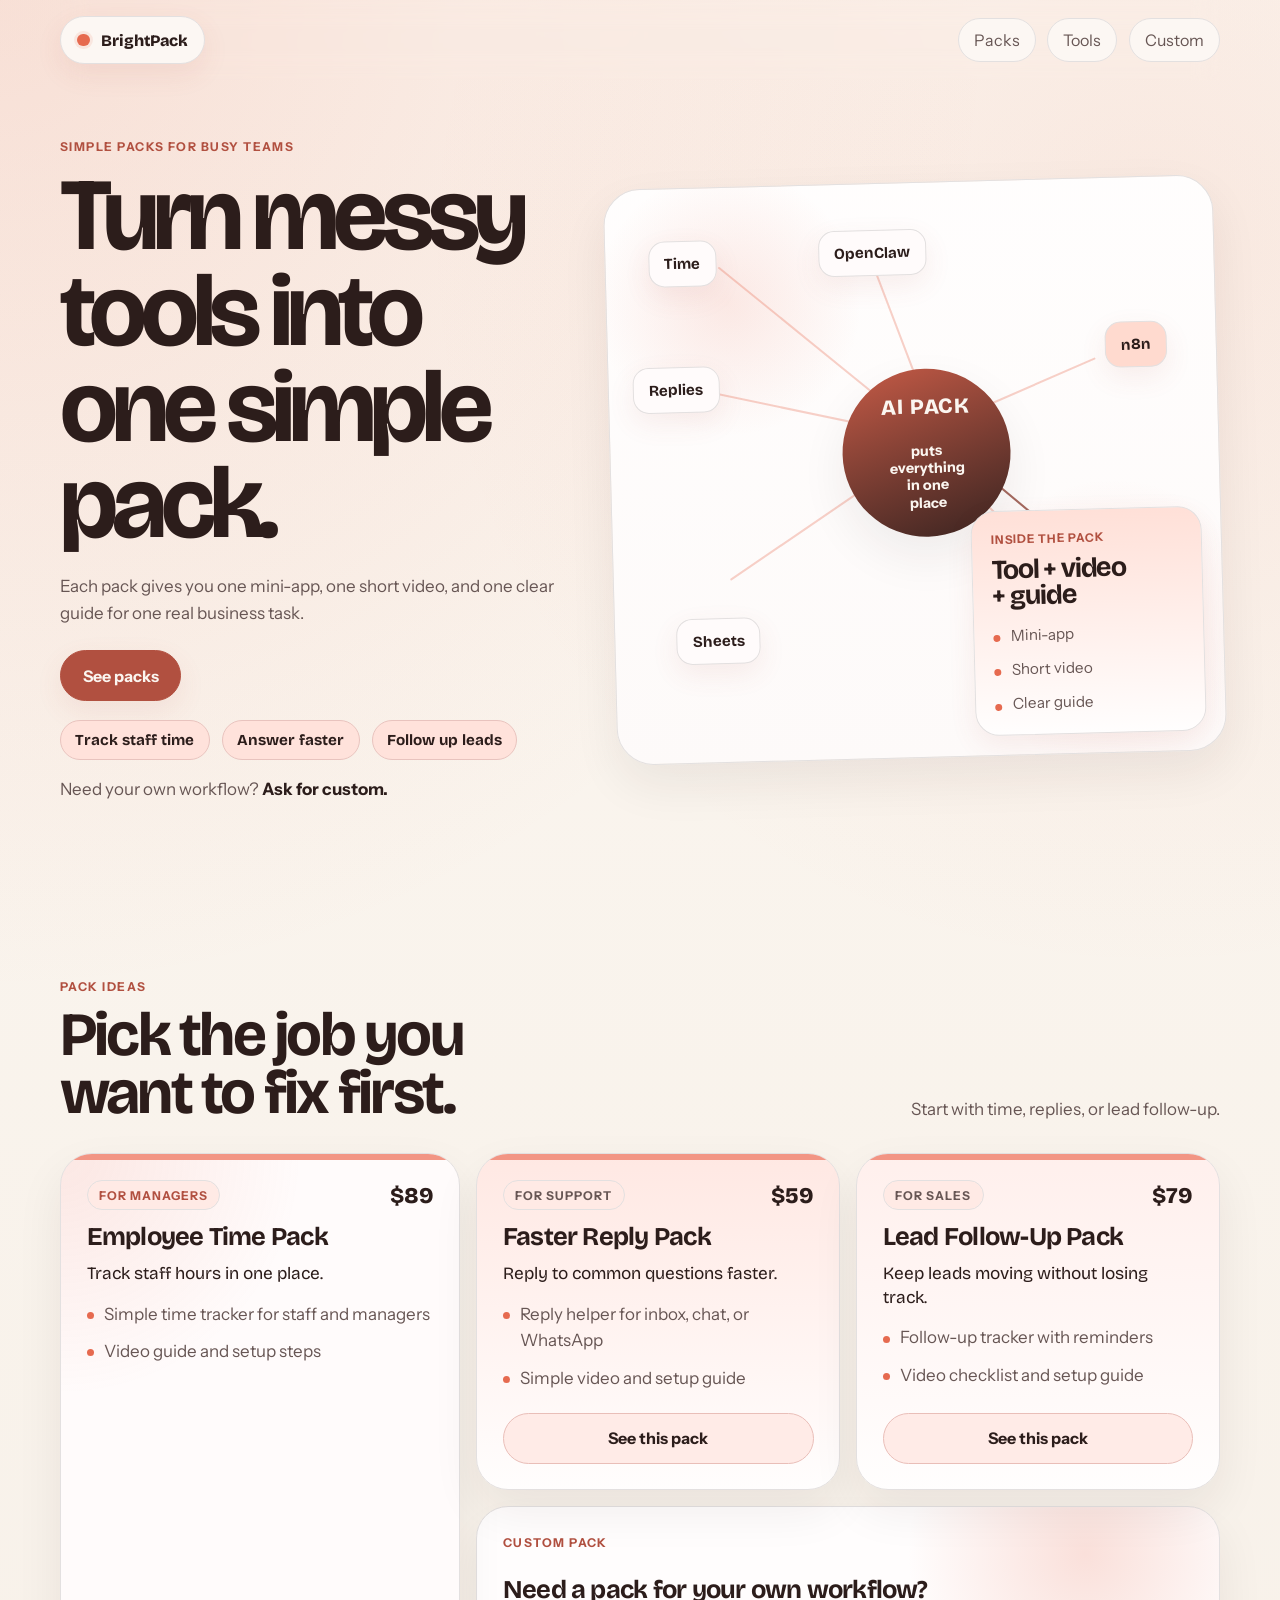
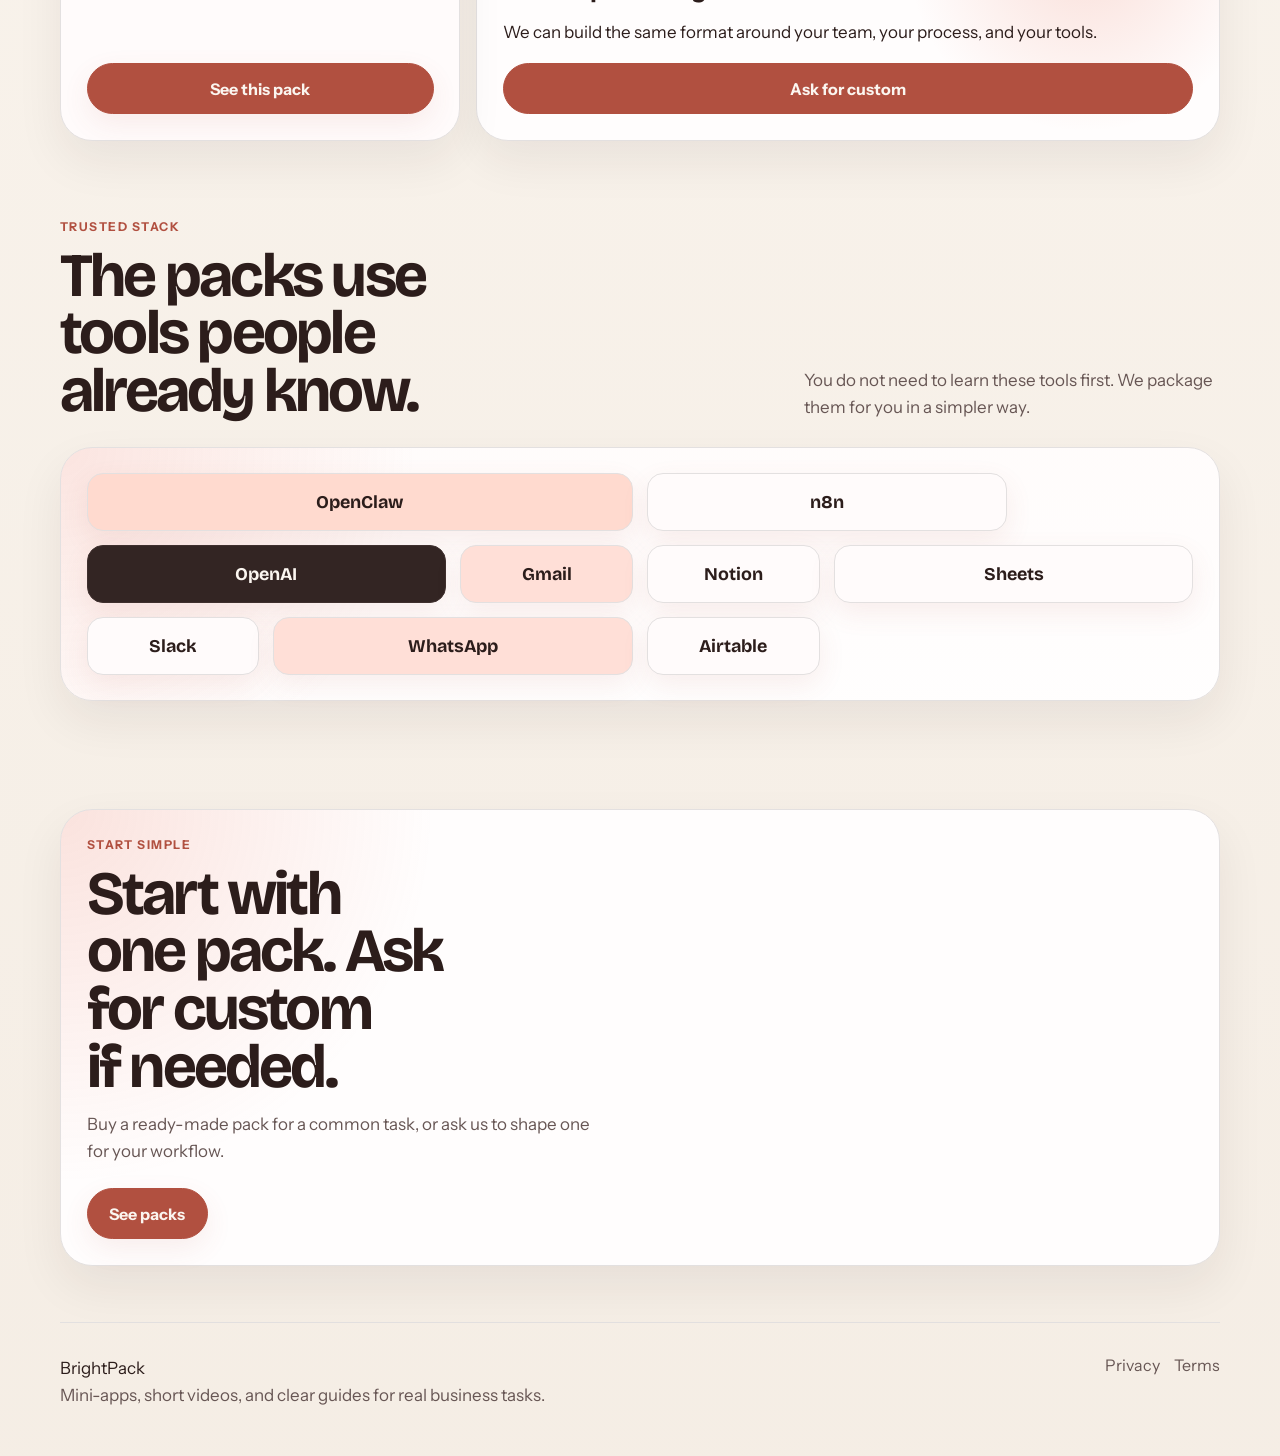
==== commit cf9e956a: "Revert taste pass" ====
--- a/index.html
+++ b/index.html
@@ -3,18 +3,18 @@
   <head>
     <meta charset="UTF-8" />
     <meta name="viewport" content="width=device-width, initial-scale=1.0" />
-    <title>BrightPack | One Pack For One Business Task</title>
+    <title>BrightPack | Messy Tools In. One Clear Pack Out.</title>
     <meta
       name="description"
-      content="BrightPack turns messy business tasks into simple packs with one mini-app, one short video, and one clear guide."
+      content="BrightPack turns messy tools into simple AI packs with a mini-app, a short video, and a clear guide for one real business problem."
     />
     <meta
       property="og:title"
-      content="BrightPack | One Pack For One Business Task"
+      content="BrightPack | Messy Tools In. One Clear Pack Out."
     />
     <meta
       property="og:description"
-      content="One mini-app, one short video, and one clear guide for one business task."
+      content="We package trusted tools into one clear answer your team can use: mini-app, video, guide."
     />
     <meta property="og:type" content="website" />
     <link rel="preconnect" href="https://fonts.googleapis.com" />
@@ -38,66 +38,64 @@
 
         <nav class="site-nav" aria-label="Primary">
           <a href="#packs">Packs</a>
-          <a href="#tools">Built with</a>
+          <a href="#tools">Tools</a>
           <a href="#custom">Custom</a>
         </nav>
       </header>
 
-      <main id="content">
+      <main class="site-main" id="content">
         <section class="hero reveal" id="top">
           <div class="hero-copy">
             <p class="eyebrow">simple packs for busy teams</p>
-            <h1>One pack for one business task.</h1>
+            <h1>Turn messy tools into one simple pack.</h1>
             <p class="hero-text">
               Each pack gives you one mini-app, one short video, and one clear
-              guide for a real job your team needs to do.
+              guide for one real business task.
             </p>
 
             <div class="hero-actions">
               <a class="button button-primary" href="#packs">See packs</a>
-              <a class="button button-secondary" href="#custom">Custom pack</a>
-            </div>
-
-            <ul class="hero-examples" aria-label="Example tasks">
-              <li>Track staff time</li>
-              <li>Reply faster</li>
-              <li>Follow up leads</li>
-            </ul>
+            </div>
+
+            <div class="hero-tags" aria-label="Example problems solved">
+              <span class="hero-tag">Track staff time</span>
+              <span class="hero-tag">Answer faster</span>
+              <span class="hero-tag">Follow up leads</span>
+            </div>
+
+            <p class="hero-note">
+              Need your own workflow? <a class="hero-link" href="#custom">Ask for custom.</a>
+            </p>
           </div>
 
           <div class="hero-stage" aria-hidden="true">
-            <div class="paper-scene">
-              <p class="scene-label scene-label-left">messy now</p>
-              <p class="scene-label scene-label-right">clear pack</p>
-
-              <article class="messy-card messy-card-1">
-                <span class="messy-kicker">tool</span>
-                <strong>WhatsApp notes</strong>
-              </article>
-
-              <article class="messy-card messy-card-2">
-                <span class="messy-kicker">tool</span>
-                <strong>Sheets export</strong>
-              </article>
-
-              <article class="messy-card messy-card-3">
-                <span class="messy-kicker">tool</span>
-                <strong>n8n flow</strong>
-              </article>
-
-              <article class="messy-card messy-card-4">
-                <span class="messy-kicker">tool</span>
-                <strong>OpenClaw</strong>
-              </article>
-
-              <div class="scene-arrow"></div>
-
-              <article class="pack-sheet">
-                <p class="sheet-kicker">BrightPack</p>
-                <h2>Employee Time Pack</h2>
-                <p class="sheet-text">Everything for this job, in one place.</p>
-
-                <ul class="sheet-list">
+            <div class="stage-board">
+              <svg class="stage-lines" viewBox="0 0 600 560" preserveAspectRatio="none">
+                <path d="M112 78 L294 232" />
+                <path d="M260 68 L312 214" />
+                <path d="M86 196 L275 240" />
+                <path d="M480 176 L340 232" />
+                <path d="M116 382 L276 280" />
+                <path d="M486 432 L354 300" />
+                <path class="path-pack" d="M346 266 L498 398" />
+              </svg>
+
+              <span class="node-chip node-1">Time</span>
+              <span class="node-chip node-2">OpenClaw</span>
+              <span class="node-chip node-3">Replies</span>
+              <span class="node-chip node-4">n8n</span>
+              <span class="node-chip node-5">Sheets</span>
+              <span class="node-chip node-6">Team</span>
+
+              <div class="ai-core">
+                <span>AI pack</span>
+                <strong>puts everything in one place</strong>
+              </div>
+
+              <article class="result-pack">
+                <p class="pack-kicker">inside the pack</p>
+                <h2>Tool + video + guide</h2>
+                <ul>
                   <li>Mini-app</li>
                   <li>Short video</li>
                   <li>Clear guide</li>
@@ -108,110 +106,117 @@
         </section>
 
         <section class="section reveal" id="packs">
-          <div class="section-heading">
-            <p class="eyebrow">pack ideas</p>
-            <h2>Start with the task that wastes the most time.</h2>
-          </div>
-
-          <div class="packs-board">
-            <article class="pack-row pack-row-featured">
-              <div class="pack-row-side">
-                <p class="pack-role">For managers</p>
-                <h3>Employee Time Pack</h3>
-              </div>
-
-              <p class="pack-description">
-                Track staff hours in one place with a simple time tracker,
-                weekly totals, and a short setup guide.
-              </p>
-
-              <div class="pack-row-end">
-                <span class="pack-price">$89</span>
-                <a class="button button-primary small" href="#buy">View pack</a>
-              </div>
+          <div class="section-heading section-heading-split">
+            <div>
+              <p class="eyebrow">pack ideas</p>
+              <h2>Pick the job you want to fix first.</h2>
+            </div>
+            <p class="section-lead">
+              Start with time, replies, or lead follow-up.
+            </p>
+          </div>
+
+          <div class="packs-layout">
+            <article class="pack pack-major">
+              <div class="pack-meta">
+                <span class="pill">for managers</span>
+                <strong class="pack-price">$89</strong>
+              </div>
+              <h3>Employee Time Pack</h3>
+              <p class="pack-question">
+                Track staff hours in one place.
+              </p>
+              <ul>
+                <li>Simple time tracker for staff and managers</li>
+                <li>Video guide and setup steps</li>
+              </ul>
+              <a class="button button-primary small" href="#buy">See this pack</a>
             </article>
 
-            <article class="pack-row">
-              <div class="pack-row-side">
-                <p class="pack-role">For support</p>
-                <h3>Faster Reply Pack</h3>
-              </div>
-
-              <p class="pack-description">
-                Reply to common questions faster with a reply helper, a short
-                video, and a simple guide.
-              </p>
-
-              <div class="pack-row-end">
-                <span class="pack-price">$59</span>
-                <a class="button button-secondary small" href="#buy">View pack</a>
-              </div>
+            <article class="pack pack-reply">
+              <div class="pack-meta">
+                <span class="pill pill-soft">for support</span>
+                <strong class="pack-price">$59</strong>
+              </div>
+              <h3>Faster Reply Pack</h3>
+              <p class="pack-question">
+                Reply to common questions faster.
+              </p>
+              <ul>
+                <li>Reply helper for inbox, chat, or WhatsApp</li>
+                <li>Simple video and setup guide</li>
+              </ul>
+              <a class="button button-secondary small" href="#buy">See this pack</a>
             </article>
 
-            <article class="pack-row">
-              <div class="pack-row-side">
-                <p class="pack-role">For sales</p>
-                <h3>Lead Follow-Up Pack</h3>
-              </div>
-
-              <p class="pack-description">
-                Keep every lead moving with a follow-up tracker, reminders, and
-                a short checklist.
-              </p>
-
-              <div class="pack-row-end">
-                <span class="pack-price">$79</span>
-                <a class="button button-secondary small" href="#buy">View pack</a>
-              </div>
+            <article class="pack pack-lead">
+              <div class="pack-meta">
+                <span class="pill pill-soft">for sales</span>
+                <strong class="pack-price">$79</strong>
+              </div>
+              <h3>Lead Follow-Up Pack</h3>
+              <p class="pack-question">
+                Keep leads moving without losing track.
+              </p>
+              <ul>
+                <li>Follow-up tracker with reminders</li>
+                <li>Video checklist and setup guide</li>
+              </ul>
+              <a class="button button-secondary small" href="#buy">See this pack</a>
             </article>
-          </div>
-
-          <aside class="custom-strip" id="custom">
-            <div>
+
+            <aside class="custom-panel" id="custom">
               <p class="eyebrow">custom pack</p>
               <h3>Need a pack for your own workflow?</h3>
               <p>
                 We can build the same format around your team, your process,
                 and your tools.
               </p>
-            </div>
-
-            <a class="button button-secondary small" href="#buy">Ask for custom</a>
-          </aside>
+              <a class="button button-primary small" href="#buy">Ask for custom</a>
+            </aside>
+          </div>
         </section>
 
         <section class="section reveal" id="tools">
-          <div class="section-heading section-heading-slim">
-            <p class="eyebrow">built with</p>
-            <h2>Trusted tools, packaged simply.</h2>
+          <div class="section-heading section-heading-split">
+            <div>
+              <p class="eyebrow">trusted stack</p>
+              <h2>The packs use tools people already know.</h2>
+            </div>
             <p class="section-lead">
-              OpenClaw, n8n, OpenAI, Gmail, Sheets, Notion, Slack, WhatsApp.
-              You do not need to learn them first.
-            </p>
-          </div>
-
-          <div class="tool-ribbon" aria-label="Tools used in packs">
-            <span class="tool-name is-accent">OpenClaw</span>
-            <span class="tool-name">n8n</span>
-            <span class="tool-name">OpenAI</span>
-            <span class="tool-name is-accent">Gmail</span>
-            <span class="tool-name">Sheets</span>
-            <span class="tool-name">Notion</span>
-            <span class="tool-name">Slack</span>
-            <span class="tool-name">WhatsApp</span>
+              You do not need to learn these tools first. We package them for
+              you in a simpler way.
+            </p>
+          </div>
+
+          <div class="tools-frame">
+            <div class="tool-wall" aria-label="Trusted tools used in packs">
+              <span class="tool-chip wider accent">OpenClaw</span>
+              <span class="tool-chip wide">n8n</span>
+              <span class="tool-chip wide dark">OpenAI</span>
+              <span class="tool-chip">Gmail</span>
+              <span class="tool-chip">Notion</span>
+              <span class="tool-chip wide">Sheets</span>
+              <span class="tool-chip">Slack</span>
+              <span class="tool-chip wide">WhatsApp</span>
+              <span class="tool-chip">Airtable</span>
+            </div>
           </div>
         </section>
 
         <section class="section reveal" id="buy">
-          <div class="cta-band">
+          <div class="cta-panel">
             <div>
               <p class="eyebrow">start simple</p>
-              <h2>Buy one ready-made pack. Ask for custom if you need it.</h2>
-            </div>
-
-            <div class="cta-actions">
-              <a class="button button-primary" href="#packs">See packs</a>
-              <a class="text-link" href="#custom">Custom pack</a>
+              <h2>Start with one pack. Ask for custom if needed.</h2>
+              <p class="cta-text">
+                Buy a ready-made pack for a common task, or ask us to shape one
+                for your workflow.
+              </p>
+
+              <div class="hero-actions">
+                <a class="button button-primary" href="#packs">See packs</a>
+              </div>
             </div>
           </div>
         </section>
--- a/styles.css
+++ b/styles.css
@@ -1,21 +1,21 @@
 :root {
   color-scheme: light;
-  --paper: oklch(97.4% 0.012 72);
-  --paper-deep: oklch(94.8% 0.018 72);
-  --surface: color-mix(in oklch, white 86%, var(--paper));
-  --surface-strong: color-mix(in oklch, white 94%, var(--paper));
-  --ink: oklch(24% 0.026 28);
-  --ink-soft: oklch(47% 0.02 28);
-  --accent: oklch(67% 0.15 36);
-  --accent-deep: oklch(55% 0.12 33);
-  --accent-soft: oklch(92% 0.05 40);
+  --paper: oklch(97.6% 0.01 74);
+  --paper-deep: oklch(95.1% 0.014 72);
+  --surface: color-mix(in oklch, white 82%, var(--paper));
+  --ink: oklch(25% 0.024 28);
+  --ink-soft: oklch(47% 0.022 28);
+  --accent: oklch(67% 0.16 34);
+  --accent-deep: oklch(55% 0.13 31);
+  --accent-soft: oklch(91% 0.05 38);
+  --accent-mist: oklch(96% 0.03 40);
   --line: color-mix(in oklch, var(--ink) 12%, white);
-  --shadow-soft: 0 24px 60px color-mix(in oklch, var(--accent-deep) 10%, transparent);
-  --shadow-sm: 0 10px 24px color-mix(in oklch, var(--accent-deep) 8%, transparent);
-  --radius-xl: 2rem;
-  --radius-lg: 1.5rem;
-  --radius-md: 1rem;
-  --content: min(1180px, calc(100vw - 2rem));
+  --shadow-soft: 0 20px 48px color-mix(in oklch, var(--ink) 7%, transparent);
+  --shadow-sm: 0 10px 28px color-mix(in oklch, var(--accent-deep) 9%, transparent);
+  --radius-lg: 2rem;
+  --radius-md: 1.3rem;
+  --radius-sm: 999px;
+  --content: min(1160px, calc(100vw - 2rem));
   --ease-out: cubic-bezier(0.22, 1, 0.36, 1);
 }
 
@@ -35,8 +35,8 @@
   font-family: "Instrument Sans", sans-serif;
   color: var(--ink);
   background:
-    radial-gradient(circle at 0% 0%, color-mix(in oklch, var(--accent) 16%, transparent), transparent 28%),
-    radial-gradient(circle at 100% 16%, color-mix(in oklch, var(--accent) 10%, transparent), transparent 24%),
+    radial-gradient(circle at top left, color-mix(in oklch, var(--accent) 16%, transparent), transparent 30%),
+    radial-gradient(circle at 90% 8%, color-mix(in oklch, var(--accent) 10%, transparent), transparent 24%),
     linear-gradient(180deg, var(--paper) 0%, var(--paper-deep) 100%);
 }
 
@@ -46,10 +46,10 @@
   inset: 0;
   pointer-events: none;
   background-image:
-    linear-gradient(color-mix(in oklch, var(--ink) 2%, transparent) 1px, transparent 1px),
-    linear-gradient(90deg, color-mix(in oklch, var(--ink) 2%, transparent) 1px, transparent 1px);
-  background-size: 40px 40px;
-  opacity: 0.12;
+    linear-gradient(color-mix(in oklch, var(--ink) 2.5%, transparent) 1px, transparent 1px),
+    linear-gradient(90deg, color-mix(in oklch, var(--ink) 2.5%, transparent) 1px, transparent 1px);
+  background-size: 42px 42px;
+  opacity: 0.14;
 }
 
 a {
@@ -62,8 +62,12 @@
   -webkit-tap-highlight-color: transparent;
 }
 
+img {
+  display: block;
+  max-width: 100%;
+}
+
 .page-shell {
-  position: relative;
   width: var(--content);
   margin: 0 auto;
   padding-bottom: 2rem;
@@ -72,7 +76,7 @@
 .legal-shell {
   width: min(860px, calc(100vw - 2rem));
   margin: 0 auto;
-  padding: 1.4rem 0 4rem;
+  padding: 1.5rem 0 4rem;
 }
 
 .skip-link {
@@ -80,8 +84,8 @@
   left: 1rem;
   top: -3rem;
   z-index: 30;
-  padding: 0.75rem 1rem;
-  border-radius: 0.85rem;
+  padding: 0.8rem 1rem;
+  border-radius: 1rem;
   background: var(--ink);
   color: var(--paper);
   transition: top 180ms var(--ease-out);
@@ -100,45 +104,46 @@
   justify-content: space-between;
   gap: 1rem;
   padding: 1rem 0;
-  backdrop-filter: blur(14px);
+  backdrop-filter: blur(12px);
 }
 
 .brand,
 .site-nav a,
 .legal-back {
   border: 1px solid var(--line);
-  background: color-mix(in oklch, var(--paper) 88%, white);
+  background: color-mix(in oklch, var(--paper) 84%, white);
 }
 
 .brand {
   display: inline-flex;
   align-items: center;
   gap: 0.7rem;
-  padding: 0.8rem 1rem;
-  border-radius: 0.9rem;
-  box-shadow: var(--shadow-sm);
+  padding: 0.85rem 1rem;
+  border-radius: var(--radius-sm);
   font-family: "Bricolage Grotesque", sans-serif;
   font-weight: 800;
+  box-shadow: var(--shadow-sm);
 }
 
 .brand-mark {
   width: 0.8rem;
   aspect-ratio: 1;
-  border-radius: 0.2rem;
+  border-radius: 50%;
   background: var(--accent);
+  box-shadow: 0 0 0 0.18rem color-mix(in oklch, var(--accent) 12%, transparent);
 }
 
 .site-nav {
   display: flex;
+  align-items: center;
   flex-wrap: wrap;
-  align-items: center;
   gap: 0.7rem;
 }
 
 .site-nav a,
 .legal-back {
-  padding: 0.7rem 0.9rem;
-  border-radius: 0.85rem;
+  padding: 0.7rem 0.95rem;
+  border-radius: var(--radius-sm);
   color: var(--ink-soft);
   transition:
     transform 180ms var(--ease-out),
@@ -151,17 +156,17 @@
 .legal-back:hover,
 .legal-back:focus-visible {
   transform: translateY(-1px);
-  border-color: color-mix(in oklch, var(--accent) 40%, var(--line));
+  border-color: color-mix(in oklch, var(--accent) 36%, var(--line));
   color: var(--ink);
 }
 
 .hero {
   display: grid;
-  grid-template-columns: minmax(0, 0.92fr) minmax(0, 1.08fr);
-  gap: clamp(2rem, 5vw, 4.5rem);
+  grid-template-columns: minmax(0, 0.9fr) minmax(0, 1.1fr);
+  gap: clamp(1.8rem, 4vw, 4rem);
   align-items: center;
   min-height: calc(100dvh - 5rem);
-  padding: clamp(1.4rem, 3vw, 2rem) 0 clamp(3rem, 6vw, 4.5rem);
+  padding: clamp(1.2rem, 3vw, 2rem) 0 clamp(2.8rem, 6vw, 4.5rem);
 }
 
 .eyebrow {
@@ -178,25 +183,25 @@
 h3 {
   margin: 0;
   font-family: "Bricolage Grotesque", sans-serif;
-  line-height: 0.95;
+  line-height: 0.94;
 }
 
 h1 {
   max-width: 9ch;
-  font-size: clamp(3.3rem, 7vw, 6rem);
+  font-size: clamp(3.4rem, 8vw, 6.6rem);
   letter-spacing: -0.06em;
   text-wrap: balance;
 }
 
 h2 {
-  max-width: 12ch;
-  font-size: clamp(2rem, 4.5vw, 3.8rem);
+  max-width: 11ch;
+  font-size: clamp(2.1rem, 4.8vw, 3.9rem);
   letter-spacing: -0.045em;
   text-wrap: balance;
 }
 
 h3 {
-  font-size: clamp(1.3rem, 2vw, 1.75rem);
+  font-size: clamp(1.35rem, 2vw, 1.8rem);
   letter-spacing: -0.03em;
 }
 
@@ -207,9 +212,9 @@
 }
 
 .hero-text,
-.pack-description,
 .section-lead,
-.custom-strip p:last-of-type,
+.pack li,
+.cta-text,
 .site-footer p:last-child,
 .legal-lead,
 .legal-section p,
@@ -219,17 +224,13 @@
 
 .hero-text {
   max-width: 31rem;
-  margin: 1.2rem 0 0;
-}
-
-.hero-actions,
-.cta-actions {
+  margin: 1.25rem 0 0;
+}
+
+.hero-actions {
   display: flex;
   flex-wrap: wrap;
-  gap: 0.8rem;
-}
-
-.hero-actions {
+  gap: 0.9rem;
   margin-top: 1.5rem;
 }
 
@@ -238,16 +239,16 @@
   align-items: center;
   justify-content: center;
   min-height: 3.15rem;
-  padding: 0.88rem 1.3rem;
+  padding: 0.9rem 1.35rem;
   border: 1px solid var(--ink);
-  border-radius: 0.95rem;
+  border-radius: var(--radius-sm);
   font-weight: 700;
   transition:
     transform 180ms var(--ease-out),
     box-shadow 180ms var(--ease-out),
     background-color 180ms var(--ease-out),
-    border-color 180ms var(--ease-out),
-    color 180ms var(--ease-out);
+    color 180ms var(--ease-out),
+    border-color 180ms var(--ease-out);
 }
 
 .button:hover,
@@ -260,40 +261,235 @@
 }
 
 .button-primary {
+  background: var(--accent-deep);
   border-color: var(--accent-deep);
-  background: var(--accent-deep);
   color: var(--paper);
   box-shadow: var(--shadow-sm);
 }
 
 .button-secondary {
+  background: color-mix(in oklch, var(--accent-soft) 48%, white);
+  color: var(--ink);
   border-color: color-mix(in oklch, var(--accent) 30%, var(--line));
-  background: color-mix(in oklch, var(--accent-soft) 58%, white);
-  color: var(--ink);
 }
 
 .small {
-  min-height: 2.85rem;
-  padding-inline: 1.05rem;
-}
-
-.hero-examples {
+  min-height: 2.9rem;
+  padding-inline: 1.1rem;
+}
+
+.hero-tags {
   display: flex;
   flex-wrap: wrap;
-  gap: 0.9rem 1.2rem;
-  margin: 1.3rem 0 0;
+  gap: 0.75rem;
+  margin-top: 1.2rem;
+}
+
+.hero-tag {
+  display: inline-flex;
+  align-items: center;
+  min-height: 2.5rem;
+  padding: 0.55rem 0.9rem;
+  border: 1px solid color-mix(in oklch, var(--accent) 26%, var(--line));
+  border-radius: var(--radius-sm);
+  background: color-mix(in oklch, var(--accent-soft) 70%, white);
+  color: var(--ink);
+  font-family: "Bricolage Grotesque", sans-serif;
+  font-size: 0.95rem;
+  font-weight: 700;
+}
+
+.hero-note {
+  margin: 1rem 0 0;
+  color: var(--ink-soft);
+}
+
+.hero-link {
+  color: var(--ink);
+  font-weight: 700;
+}
+
+.hero-stage {
+  display: flex;
+  justify-content: flex-end;
+  align-items: center;
+  min-height: 38rem;
+}
+
+.stage-board {
+  position: relative;
+  width: min(100%, 43rem);
+  min-height: 36rem;
+  border: 1px solid var(--line);
+  border-radius: 2.3rem;
+  background:
+    radial-gradient(circle at 20% 20%, color-mix(in oklch, var(--accent) 14%, transparent), transparent 20%),
+    radial-gradient(circle at 82% 78%, color-mix(in oklch, var(--accent) 12%, transparent), transparent 22%),
+    linear-gradient(180deg, color-mix(in oklch, white 84%, var(--paper)), color-mix(in oklch, white 74%, var(--paper-deep)));
+  box-shadow: var(--shadow-soft);
+  overflow: hidden;
+  transform: rotate(-1.5deg);
+}
+
+.stage-lines {
+  position: absolute;
+  inset: 0;
+  width: 100%;
+  height: 100%;
+  z-index: 1;
+}
+
+.stage-lines path {
+  fill: none;
+  stroke: color-mix(in oklch, var(--accent) 38%, transparent);
+  stroke-linecap: round;
+  stroke-width: 2;
+  opacity: 0.8;
+}
+
+.stage-lines .path-pack {
+  stroke: color-mix(in oklch, var(--accent) 56%, var(--ink));
+}
+
+.node-chip {
+  position: absolute;
+  z-index: 3;
+  display: inline-flex;
+  align-items: center;
+  justify-content: center;
+  min-height: 2.9rem;
+  padding: 0.72rem 0.95rem;
+  border: 1px solid var(--line);
+  border-radius: 1rem;
+  background: color-mix(in oklch, white 82%, var(--accent-mist));
+  box-shadow: var(--shadow-sm);
+  font-family: "Bricolage Grotesque", sans-serif;
+  font-size: 0.95rem;
+  font-weight: 700;
+}
+
+.node-1 {
+  left: 7%;
+  top: 9%;
+}
+
+.node-2 {
+  left: 35%;
+  top: 8%;
+}
+
+.node-3 {
+  left: 4%;
+  top: 31%;
+}
+
+.node-4 {
+  right: 8%;
+  top: 25%;
+  background: color-mix(in oklch, var(--accent-soft) 92%, white);
+}
+
+.node-5 {
+  left: 10%;
+  bottom: 17%;
+}
+
+.node-6 {
+  right: 12%;
+  bottom: 10%;
+}
+
+.ai-core {
+  position: absolute;
+  left: 52%;
+  top: 47%;
+  z-index: 4;
+  display: grid;
+  place-items: center;
+  width: 10.5rem;
+  aspect-ratio: 1;
+  padding: 1rem;
+  border-radius: 50%;
+  background: linear-gradient(160deg, color-mix(in oklch, var(--accent) 42%, var(--accent-deep)), color-mix(in oklch, var(--ink) 88%, var(--accent-deep)));
+  box-shadow: var(--shadow-soft);
+  color: var(--paper);
+  text-align: center;
+  transform: translate(-50%, -50%);
+}
+
+.ai-core span,
+.ai-core strong {
+  display: block;
+  max-width: 8ch;
+}
+
+.ai-core span {
+  font-family: "Bricolage Grotesque", sans-serif;
+  font-size: 1.35rem;
+  font-weight: 800;
+  letter-spacing: 0.04em;
+  text-transform: uppercase;
+}
+
+.ai-core strong {
+  margin-top: 0.35rem;
+  font-size: 0.9rem;
+  line-height: 1.2;
+}
+
+.result-pack {
+  position: absolute;
+  right: 1.2rem;
+  bottom: 1.2rem;
+  z-index: 5;
+  width: 14.4rem;
+  padding: 1.15rem;
+  border: 1px solid var(--line);
+  border-radius: 1.5rem;
+  background:
+    linear-gradient(180deg, color-mix(in oklch, var(--accent-soft) 76%, white), color-mix(in oklch, white 88%, var(--paper)));
+  box-shadow: var(--shadow-sm);
+}
+
+.pack-kicker {
+  margin: 0;
+  color: var(--accent-deep);
+  font-size: 0.74rem;
+  font-weight: 700;
+  letter-spacing: 0.08em;
+  text-transform: uppercase;
+}
+
+.result-pack h2 {
+  margin-top: 0.55rem;
+  max-width: 8ch;
+  font-size: 1.7rem;
+}
+
+.result-pack ul,
+.pack ul,
+.legal-list {
+  list-style: none;
+  margin: 0.9rem 0 0;
   padding: 0;
-  list-style: none;
-}
-
-.hero-examples li {
+}
+
+.result-pack li,
+.pack li,
+.legal-list li {
   position: relative;
-  padding-left: 1rem;
-  font-family: "Bricolage Grotesque", sans-serif;
-  font-weight: 700;
-}
-
-.hero-examples li::before {
+  padding-left: 1.1rem;
+}
+
+.result-pack li + li,
+.pack li + li,
+.legal-list li + li {
+  margin-top: 0.65rem;
+}
+
+.result-pack li::before,
+.pack li::before,
+.legal-list li::before {
   content: "";
   position: absolute;
   left: 0;
@@ -304,187 +500,9 @@
   background: var(--accent);
 }
 
-.hero-stage {
-  display: flex;
-  justify-content: flex-end;
-  align-items: center;
-  min-height: 38rem;
-}
-
-.paper-scene {
-  position: relative;
-  width: min(100%, 45rem);
-  min-height: 36rem;
-  border: 1px solid var(--line);
-  border-radius: var(--radius-xl);
-  background:
-    radial-gradient(circle at top left, color-mix(in oklch, var(--accent) 14%, transparent), transparent 24%),
-    linear-gradient(180deg, color-mix(in oklch, white 90%, var(--paper)), color-mix(in oklch, white 80%, var(--paper-deep)));
-  box-shadow: var(--shadow-soft);
-  overflow: hidden;
-}
-
-.paper-scene::before {
-  content: "";
-  position: absolute;
-  inset: 1rem;
-  border: 1px dashed color-mix(in oklch, var(--ink) 10%, white);
-  border-radius: 1.3rem;
-  opacity: 0.45;
-}
-
-.scene-label {
-  position: absolute;
-  z-index: 5;
-  margin: 0;
+.result-pack li {
   color: var(--ink-soft);
-  font-size: 0.78rem;
-  font-weight: 700;
-  letter-spacing: 0.1em;
-  text-transform: uppercase;
-}
-
-.scene-label-left {
-  left: 1.4rem;
-  top: 1.25rem;
-}
-
-.scene-label-right {
-  right: 1.5rem;
-  top: 1.25rem;
-}
-
-.messy-card,
-.pack-sheet {
-  position: absolute;
-  border: 1px solid var(--line);
-  box-shadow: var(--shadow-sm);
-}
-
-.messy-card {
-  z-index: 3;
-  width: 10.5rem;
-  padding: 1rem;
-  border-radius: 1rem;
-  background: color-mix(in oklch, white 90%, var(--paper));
-}
-
-.messy-kicker,
-.sheet-kicker,
-.pack-role {
-  display: block;
-  margin: 0;
-  color: var(--accent-deep);
-  font-size: 0.74rem;
-  font-weight: 700;
-  letter-spacing: 0.09em;
-  text-transform: uppercase;
-}
-
-.messy-card strong {
-  display: block;
-  margin-top: 0.55rem;
-  font-family: "Bricolage Grotesque", sans-serif;
-  font-size: 1rem;
-  line-height: 1.2;
-}
-
-.messy-card-1 {
-  left: 8%;
-  top: 14%;
-  transform: rotate(-8deg);
-}
-
-.messy-card-2 {
-  left: 26%;
-  top: 23%;
-  transform: rotate(5deg);
-}
-
-.messy-card-3 {
-  left: 9%;
-  top: 44%;
-  transform: rotate(6deg);
-}
-
-.messy-card-4 {
-  left: 28%;
-  top: 57%;
-  transform: rotate(-6deg);
-}
-
-.scene-arrow {
-  position: absolute;
-  left: 43%;
-  top: 50%;
-  z-index: 2;
-  width: 18%;
-  height: 2px;
-  background: color-mix(in oklch, var(--accent) 62%, transparent);
-}
-
-.scene-arrow::after {
-  content: "";
-  position: absolute;
-  right: -0.2rem;
-  top: 50%;
-  width: 0.75rem;
-  height: 0.75rem;
-  border-top: 2px solid color-mix(in oklch, var(--accent) 62%, transparent);
-  border-right: 2px solid color-mix(in oklch, var(--accent) 62%, transparent);
-  transform: translateY(-50%) rotate(45deg);
-}
-
-.pack-sheet {
-  right: 2rem;
-  top: 4rem;
-  z-index: 4;
-  width: 17rem;
-  padding: 1.35rem;
-  border-radius: 1.3rem;
-  background:
-    linear-gradient(180deg, color-mix(in oklch, var(--accent-soft) 72%, white), color-mix(in oklch, white 92%, var(--paper)));
-}
-
-.pack-sheet h2 {
-  margin-top: 0.65rem;
-  font-size: 1.85rem;
-  max-width: 8ch;
-}
-
-.sheet-text {
-  margin: 0.8rem 0 0;
-  color: var(--ink-soft);
-}
-
-.sheet-list,
-.legal-list {
-  list-style: none;
-  margin: 1rem 0 0;
-  padding: 0;
-}
-
-.sheet-list li,
-.legal-list li {
-  position: relative;
-  padding-left: 1rem;
-}
-
-.sheet-list li + li,
-.legal-list li + li {
-  margin-top: 0.65rem;
-}
-
-.sheet-list li::before,
-.legal-list li::before {
-  content: "";
-  position: absolute;
-  left: 0;
-  top: 0.68rem;
-  width: 0.42rem;
-  height: 0.42rem;
-  border-radius: 50%;
-  background: var(--accent);
+  font-size: 0.95rem;
 }
 
 .section {
@@ -496,131 +514,214 @@
   gap: 0.8rem;
 }
 
-.section-heading-slim {
-  max-width: 48rem;
+.section-heading-split {
+  grid-template-columns: minmax(0, 0.88fr) minmax(14rem, 0.9fr);
+  align-items: end;
+  gap: 1.25rem;
 }
 
 .section-lead {
-  max-width: 40rem;
   margin: 0;
-}
-
-.packs-board {
-  margin-top: 1.8rem;
+  justify-self: end;
+  max-width: 26rem;
+}
+
+.packs-layout {
+  display: grid;
+  grid-template-columns: minmax(0, 1.1fr) minmax(0, 1fr) minmax(0, 1fr);
+  grid-template-areas:
+    "major reply lead"
+    "major custom custom";
+  gap: 1rem;
+  margin-top: 1.9rem;
+}
+
+.pack,
+.custom-panel,
+.cta-panel,
+.tool-wall,
+.legal-card {
   border: 1px solid var(--line);
-  border-radius: var(--radius-xl);
-  background: color-mix(in oklch, white 88%, var(--paper));
+  border-radius: var(--radius-lg);
+  background: var(--surface);
   box-shadow: var(--shadow-soft);
+}
+
+.pack,
+.custom-panel,
+.cta-panel,
+.legal-card {
+  padding: clamp(1.3rem, 2vw, 1.7rem);
+}
+
+.pack {
+  display: flex;
+  flex-direction: column;
+  position: relative;
   overflow: hidden;
 }
 
-.pack-row {
-  display: grid;
-  grid-template-columns: minmax(0, 0.82fr) minmax(0, 1.1fr) auto;
-  gap: 1.4rem;
-  align-items: center;
-  padding: 1.5rem;
-}
-
-.pack-row + .pack-row {
-  border-top: 1px solid var(--line);
-}
-
-.pack-row-featured {
+.pack::before {
+  content: "";
+  position: absolute;
+  inset: 0 0 auto;
+  height: 0.35rem;
+  background: color-mix(in oklch, var(--accent) 72%, white);
+}
+
+.pack-major {
+  grid-area: major;
   background:
-    radial-gradient(circle at top left, color-mix(in oklch, var(--accent) 14%, transparent), transparent 28%),
-    color-mix(in oklch, white 90%, var(--accent-soft));
-}
-
-.pack-row-side h3 {
-  margin-top: 0.4rem;
-}
-
-.pack-description {
-  margin: 0;
-  max-width: 38ch;
-}
-
-.pack-row-end {
-  display: grid;
-  justify-items: end;
-  gap: 0.8rem;
+    radial-gradient(circle at top left, color-mix(in oklch, var(--accent) 14%, transparent), transparent 34%),
+    color-mix(in oklch, white 82%, var(--accent-mist));
+}
+
+.pack-reply {
+  grid-area: reply;
+  background:
+    linear-gradient(180deg, color-mix(in oklch, var(--accent-soft) 56%, white), color-mix(in oklch, white 86%, var(--paper)));
+}
+
+.pack-lead {
+  grid-area: lead;
+  background:
+    linear-gradient(180deg, color-mix(in oklch, var(--accent-soft) 38%, white), color-mix(in oklch, white 88%, var(--paper)));
+}
+
+.custom-panel {
+  grid-area: custom;
+  display: flex;
+  flex-direction: column;
+  background:
+    radial-gradient(circle at 82% 20%, color-mix(in oklch, var(--accent) 20%, transparent), transparent 28%),
+    color-mix(in oklch, white 84%, var(--paper));
+}
+
+.pack-meta {
+  display: flex;
+  align-items: center;
+  justify-content: space-between;
+  gap: 1rem;
+}
+
+.pill {
+  display: inline-flex;
+  align-items: center;
+  justify-content: center;
+  padding: 0.42rem 0.72rem;
+  border: 1px solid var(--line);
+  border-radius: var(--radius-sm);
+  background: color-mix(in oklch, var(--accent-soft) 52%, white);
+  color: var(--accent-deep);
+  font-size: 0.76rem;
+  font-weight: 700;
+  letter-spacing: 0.08em;
+  text-transform: uppercase;
+}
+
+.pill-soft {
+  color: var(--ink-soft);
 }
 
 .pack-price {
   font-family: "Bricolage Grotesque", sans-serif;
-  font-size: 1.35rem;
+  font-size: 1.4rem;
   font-weight: 800;
 }
 
-.custom-strip,
-.cta-band,
-.legal-card {
+.pack h3,
+.custom-panel h3 {
+  margin-top: 0.95rem;
+}
+
+.pack-question {
+  margin: 0.8rem 0 0;
+  color: var(--ink);
+  font-family: "Bricolage Grotesque", sans-serif;
+  font-size: 1.08rem;
+  line-height: 1.38;
+}
+
+.pack ul {
+  margin-bottom: 1.35rem;
+}
+
+.pack .button,
+.custom-panel .button {
+  margin-top: auto;
+}
+
+.custom-panel .button-primary {
+  box-shadow: none;
+}
+
+.tools-frame {
+  margin-top: 1.6rem;
+}
+
+.tool-wall {
+  display: grid;
+  grid-template-columns: repeat(6, minmax(0, 1fr));
+  gap: 0.9rem;
+  padding: clamp(1.2rem, 2vw, 1.6rem);
+  background:
+    radial-gradient(circle at top left, color-mix(in oklch, var(--accent) 16%, transparent), transparent 30%),
+    linear-gradient(180deg, color-mix(in oklch, white 84%, var(--accent-mist)), color-mix(in oklch, white 88%, var(--paper)));
+}
+
+.tool-chip {
+  display: inline-flex;
+  align-items: center;
+  justify-content: center;
+  min-height: 3.6rem;
+  padding: 0.85rem 1rem;
   border: 1px solid var(--line);
-  border-radius: var(--radius-xl);
-  box-shadow: var(--shadow-soft);
-}
-
-.custom-strip {
-  display: grid;
-  grid-template-columns: minmax(0, 1fr) auto;
-  gap: 1rem;
-  align-items: end;
-  margin-top: 1rem;
-  padding: 1.4rem 1.5rem;
+  border-radius: 1rem;
+  background: color-mix(in oklch, white 82%, var(--accent-mist));
+  font-family: "Bricolage Grotesque", sans-serif;
+  font-size: clamp(0.98rem, 1.6vw, 1.12rem);
+  font-weight: 700;
+  box-shadow: var(--shadow-sm);
+}
+
+.tool-chip.wide {
+  grid-column: span 2;
+}
+
+.tool-chip.wider {
+  grid-column: span 3;
+}
+
+.tool-chip.accent {
+  background: color-mix(in oklch, var(--accent-soft) 92%, white);
+}
+
+.tool-chip.dark {
+  background: color-mix(in oklch, var(--ink) 96%, white);
+  border-color: color-mix(in oklch, var(--ink) 90%, white);
+  color: var(--paper);
+}
+
+.tool-chip:nth-child(4),
+.tool-chip:nth-child(8) {
+  background: color-mix(in oklch, var(--accent-soft) 78%, white);
+}
+
+.cta-panel {
+  margin-top: 1.9rem;
   background:
-    radial-gradient(circle at 100% 0%, color-mix(in oklch, var(--accent) 18%, transparent), transparent 26%),
-    color-mix(in oklch, white 88%, var(--paper));
-}
-
-.custom-strip h3 {
-  margin-top: 0.35rem;
-}
-
-.custom-strip p:last-of-type {
-  margin: 0.8rem 0 0;
-  max-width: 42ch;
-}
-
-.tool-ribbon {
-  display: flex;
-  flex-wrap: wrap;
-  gap: 1rem 1.2rem;
-  margin-top: 1.5rem;
-  padding-top: 1.2rem;
-  border-top: 1px solid var(--line);
-}
-
-.tool-name {
-  font-family: "Bricolage Grotesque", sans-serif;
-  font-size: clamp(1rem, 1.9vw, 1.35rem);
-  font-weight: 700;
-  letter-spacing: -0.02em;
-}
-
-.tool-name.is-accent {
-  background: linear-gradient(transparent 60%, color-mix(in oklch, var(--accent-soft) 76%, white) 60%);
-}
-
-.cta-band {
-  display: grid;
-  grid-template-columns: minmax(0, 1fr) auto;
-  gap: 1rem;
-  align-items: end;
-  padding: 1.5rem;
-  background:
-    radial-gradient(circle at top left, color-mix(in oklch, var(--accent) 16%, transparent), transparent 26%),
-    color-mix(in oklch, white 88%, var(--paper));
-}
-
-.text-link {
-  align-self: center;
-  color: var(--ink-soft);
-  font-weight: 700;
+    radial-gradient(circle at top left, color-mix(in oklch, var(--accent) 18%, transparent), transparent 30%),
+    color-mix(in oklch, white 84%, var(--paper));
+}
+
+.cta-text {
+  margin-top: 0.9rem;
+  max-width: 32rem;
 }
 
 .site-footer {
   display: flex;
+  align-items: flex-start;
   justify-content: space-between;
   gap: 1rem;
   margin-top: 3.5rem;
@@ -652,8 +753,6 @@
 
 .legal-card {
   margin-top: 1rem;
-  padding: 1.5rem;
-  background: color-mix(in oklch, white 90%, var(--paper));
 }
 
 .legal-card h1 {
@@ -683,8 +782,8 @@
   opacity: 0;
   transform: translateY(24px);
   transition:
-    opacity 560ms var(--ease-out),
-    transform 560ms var(--ease-out);
+    opacity 520ms var(--ease-out),
+    transform 520ms var(--ease-out);
 }
 
 .reveal.is-visible {
@@ -698,11 +797,9 @@
   outline-offset: 4px;
 }
 
-@media (max-width: 1060px) {
+@media (max-width: 1040px) {
   .hero,
-  .pack-row,
-  .custom-strip,
-  .cta-band {
+  .section-heading-split {
     grid-template-columns: 1fr;
   }
 
@@ -710,8 +807,24 @@
     min-height: auto;
   }
 
-  .pack-row-end {
-    justify-items: start;
+  .hero-stage {
+    min-height: 33rem;
+  }
+
+  .stage-board {
+    transform: none;
+  }
+
+  .section-lead {
+    justify-self: start;
+  }
+
+  .packs-layout {
+    grid-template-columns: repeat(2, minmax(0, 1fr));
+    grid-template-areas:
+      "major major"
+      "reply lead"
+      "custom custom";
   }
 }
 
@@ -721,63 +834,97 @@
     width: min(100vw - 1rem, 100%);
   }
 
-  .site-header,
+  .site-header {
+    flex-direction: column;
+    align-items: flex-start;
+  }
+
+  .hero-stage {
+    min-height: 29rem;
+  }
+
+  .stage-board {
+    min-height: 30rem;
+    border-radius: 1.7rem;
+  }
+
+  .node-chip {
+    min-height: 2.6rem;
+    padding: 0.6rem 0.75rem;
+    font-size: 0.86rem;
+  }
+
+  .node-1 {
+    left: 5%;
+    top: 10%;
+  }
+
+  .node-2 {
+    left: 31%;
+    top: 9%;
+  }
+
+  .node-3 {
+    left: 3%;
+    top: 31%;
+  }
+
+  .node-4 {
+    right: 5%;
+    top: 26%;
+  }
+
+  .node-5 {
+    left: 8%;
+    bottom: 20%;
+  }
+
+  .node-6 {
+    right: 8%;
+    bottom: 11%;
+  }
+
+  .ai-core {
+    width: 8.8rem;
+  }
+
+  .ai-core span {
+    font-size: 1.14rem;
+  }
+
+  .ai-core strong {
+    font-size: 0.82rem;
+  }
+
+  .result-pack {
+    width: 12.2rem;
+    padding: 1rem;
+  }
+
+  .result-pack h2 {
+    font-size: 1.45rem;
+  }
+
+  .packs-layout,
+  .tool-wall {
+    grid-template-columns: 1fr;
+  }
+
+  .packs-layout {
+    grid-template-areas:
+      "major"
+      "reply"
+      "lead"
+      "custom";
+  }
+
+  .tool-chip.wide,
+  .tool-chip.wider {
+    grid-column: span 1;
+  }
+
   .site-footer {
     flex-direction: column;
-    align-items: flex-start;
-  }
-
-  .hero-stage {
-    min-height: 30rem;
-  }
-
-  .paper-scene {
-    min-height: 30rem;
-  }
-
-  .messy-card {
-    width: 8.5rem;
-    padding: 0.85rem;
-  }
-
-  .messy-card strong {
-    font-size: 0.92rem;
-  }
-
-  .messy-card-1 {
-    left: 7%;
-    top: 16%;
-  }
-
-  .messy-card-2 {
-    left: 26%;
-    top: 28%;
-  }
-
-  .messy-card-3 {
-    left: 7%;
-    top: 50%;
-  }
-
-  .messy-card-4 {
-    left: 24%;
-    top: 64%;
-  }
-
-  .scene-arrow {
-    left: 44%;
-    width: 11%;
-  }
-
-  .pack-sheet {
-    right: 1rem;
-    top: 4.6rem;
-    width: 12.4rem;
-    padding: 1rem;
-  }
-
-  .pack-sheet h2 {
-    font-size: 1.45rem;
   }
 }
 
